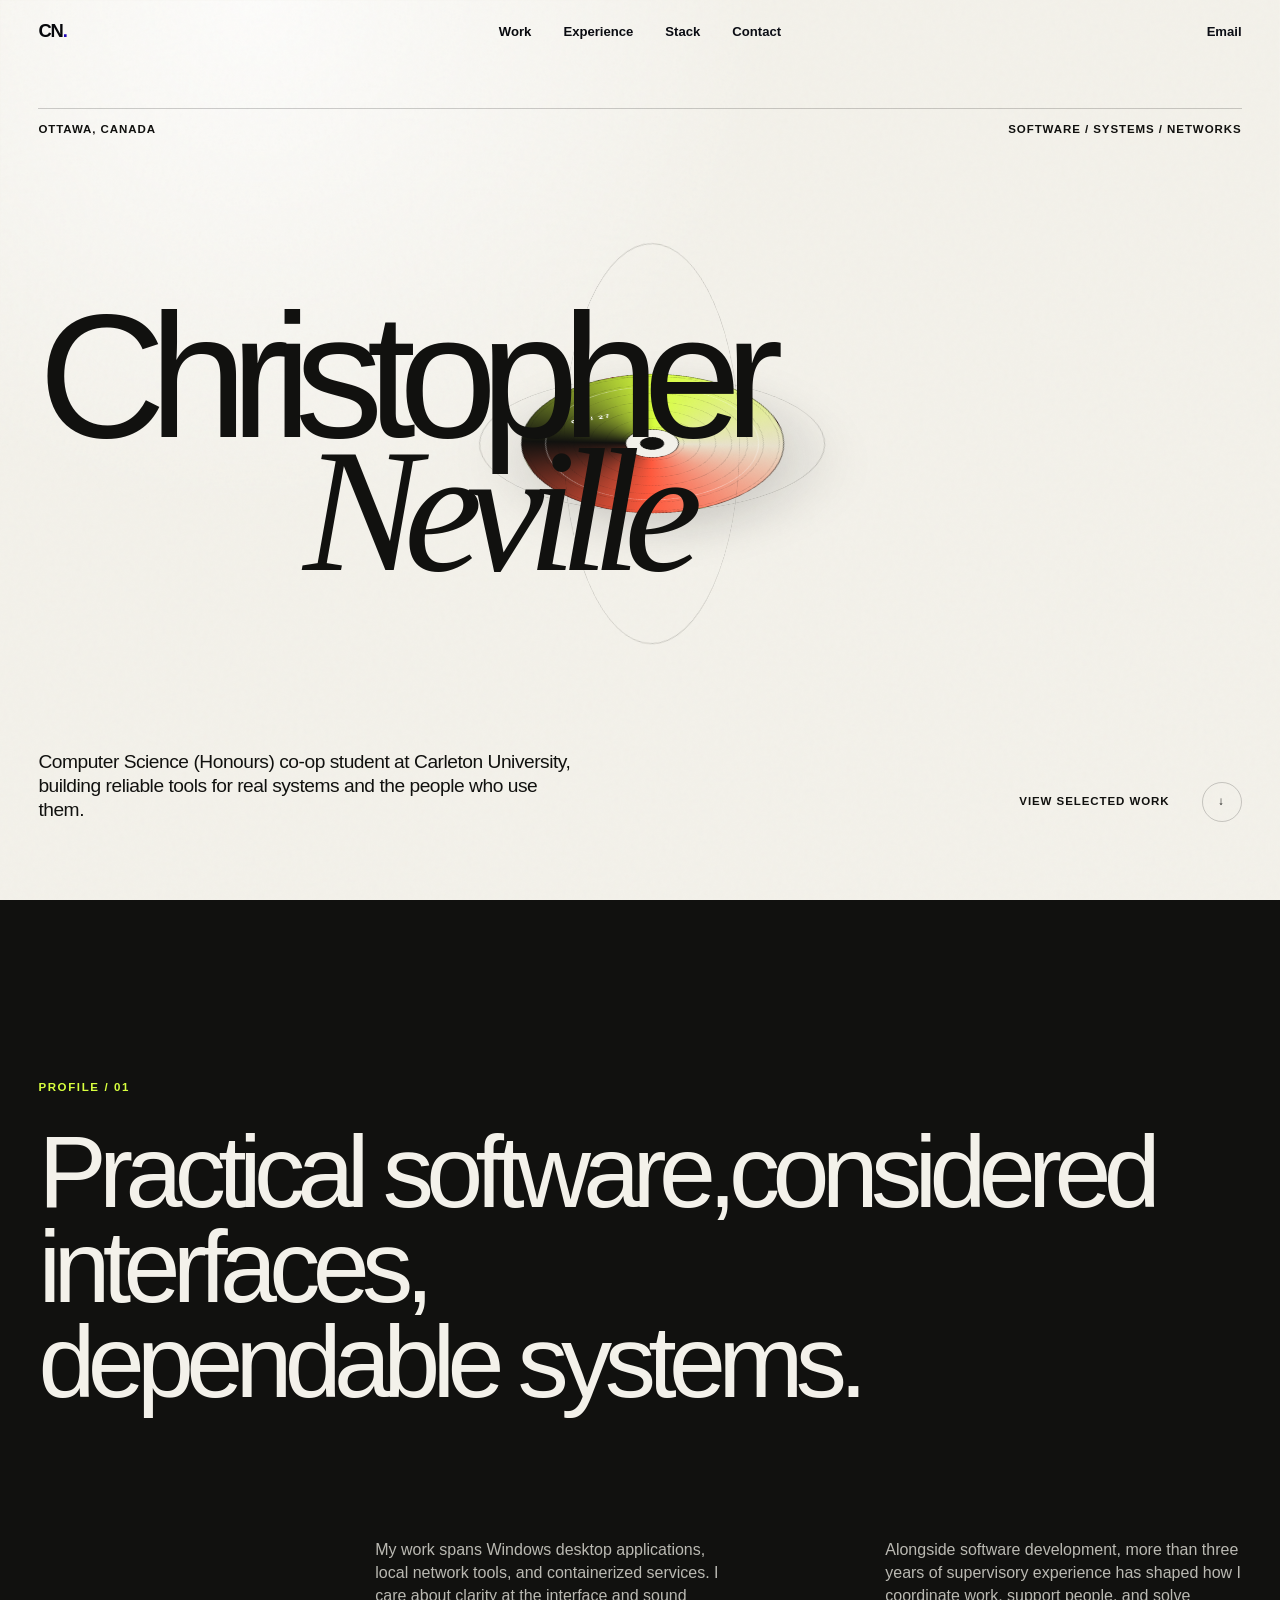
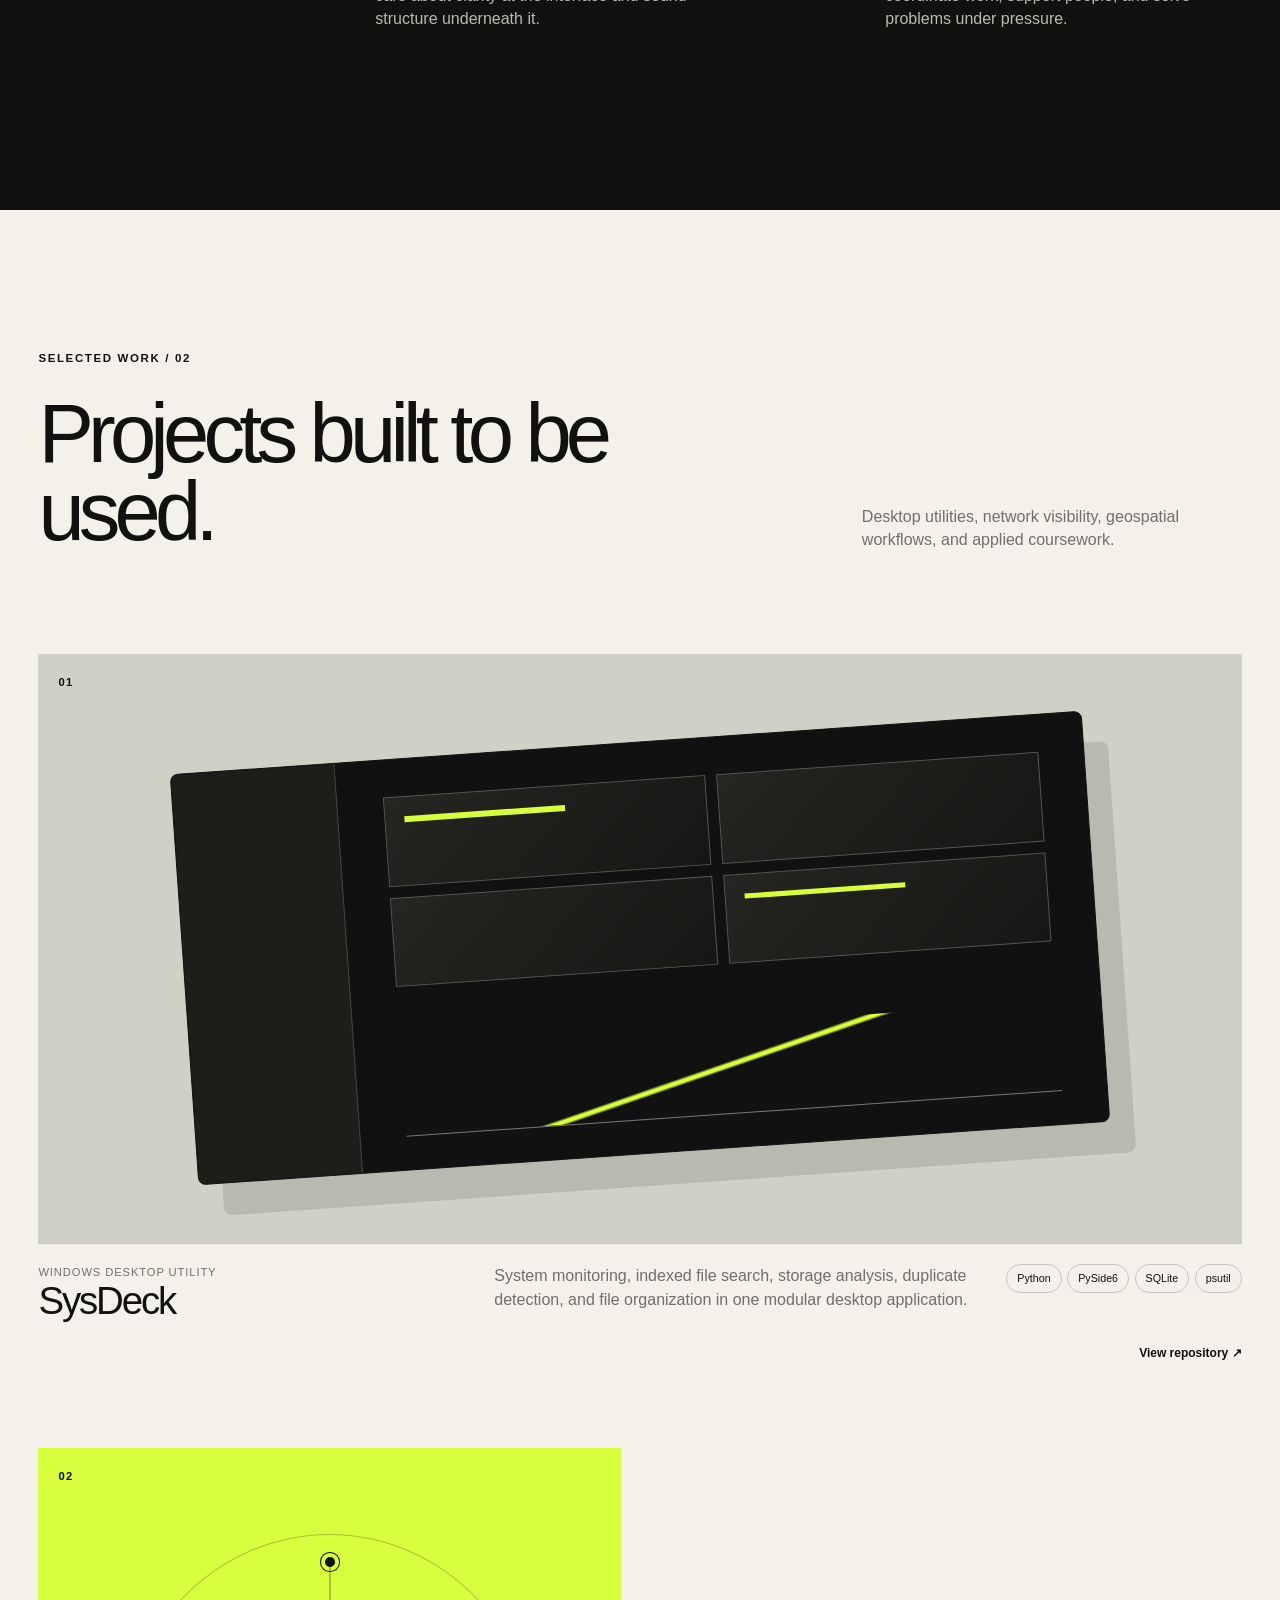
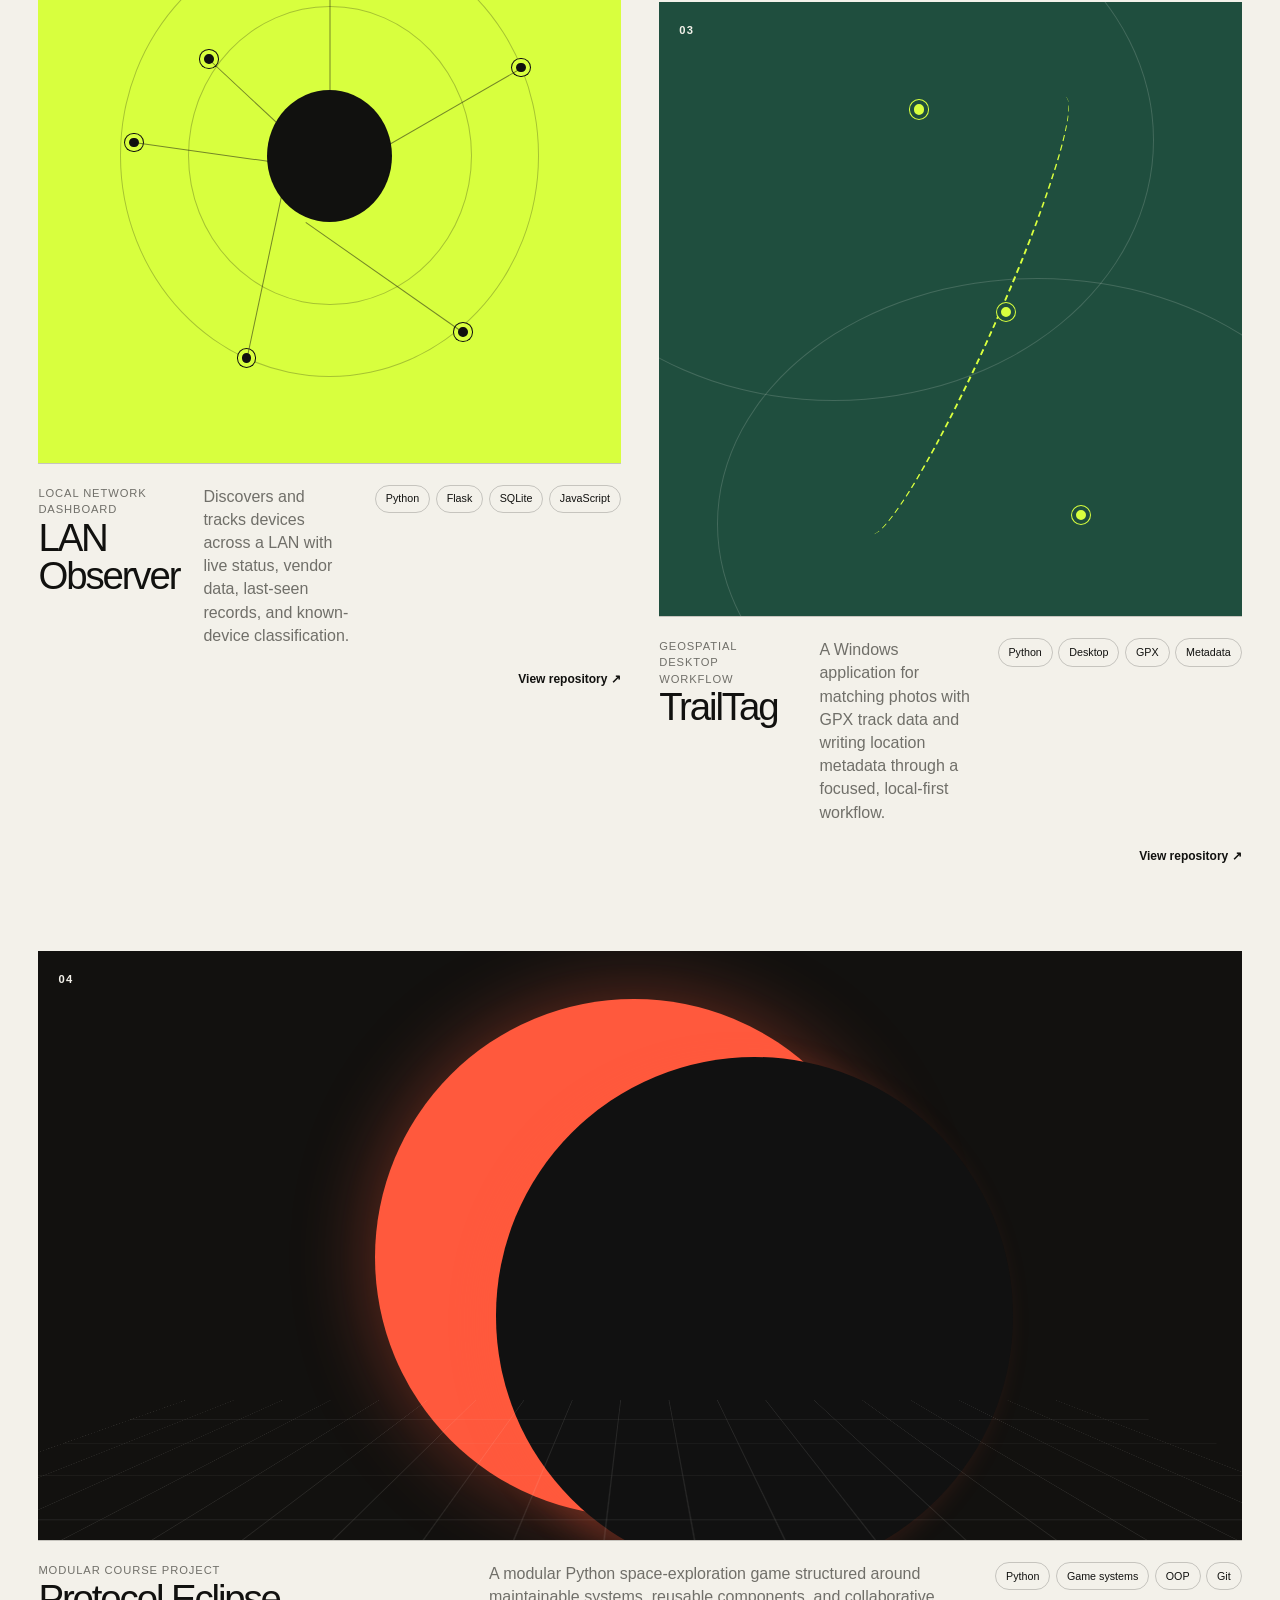
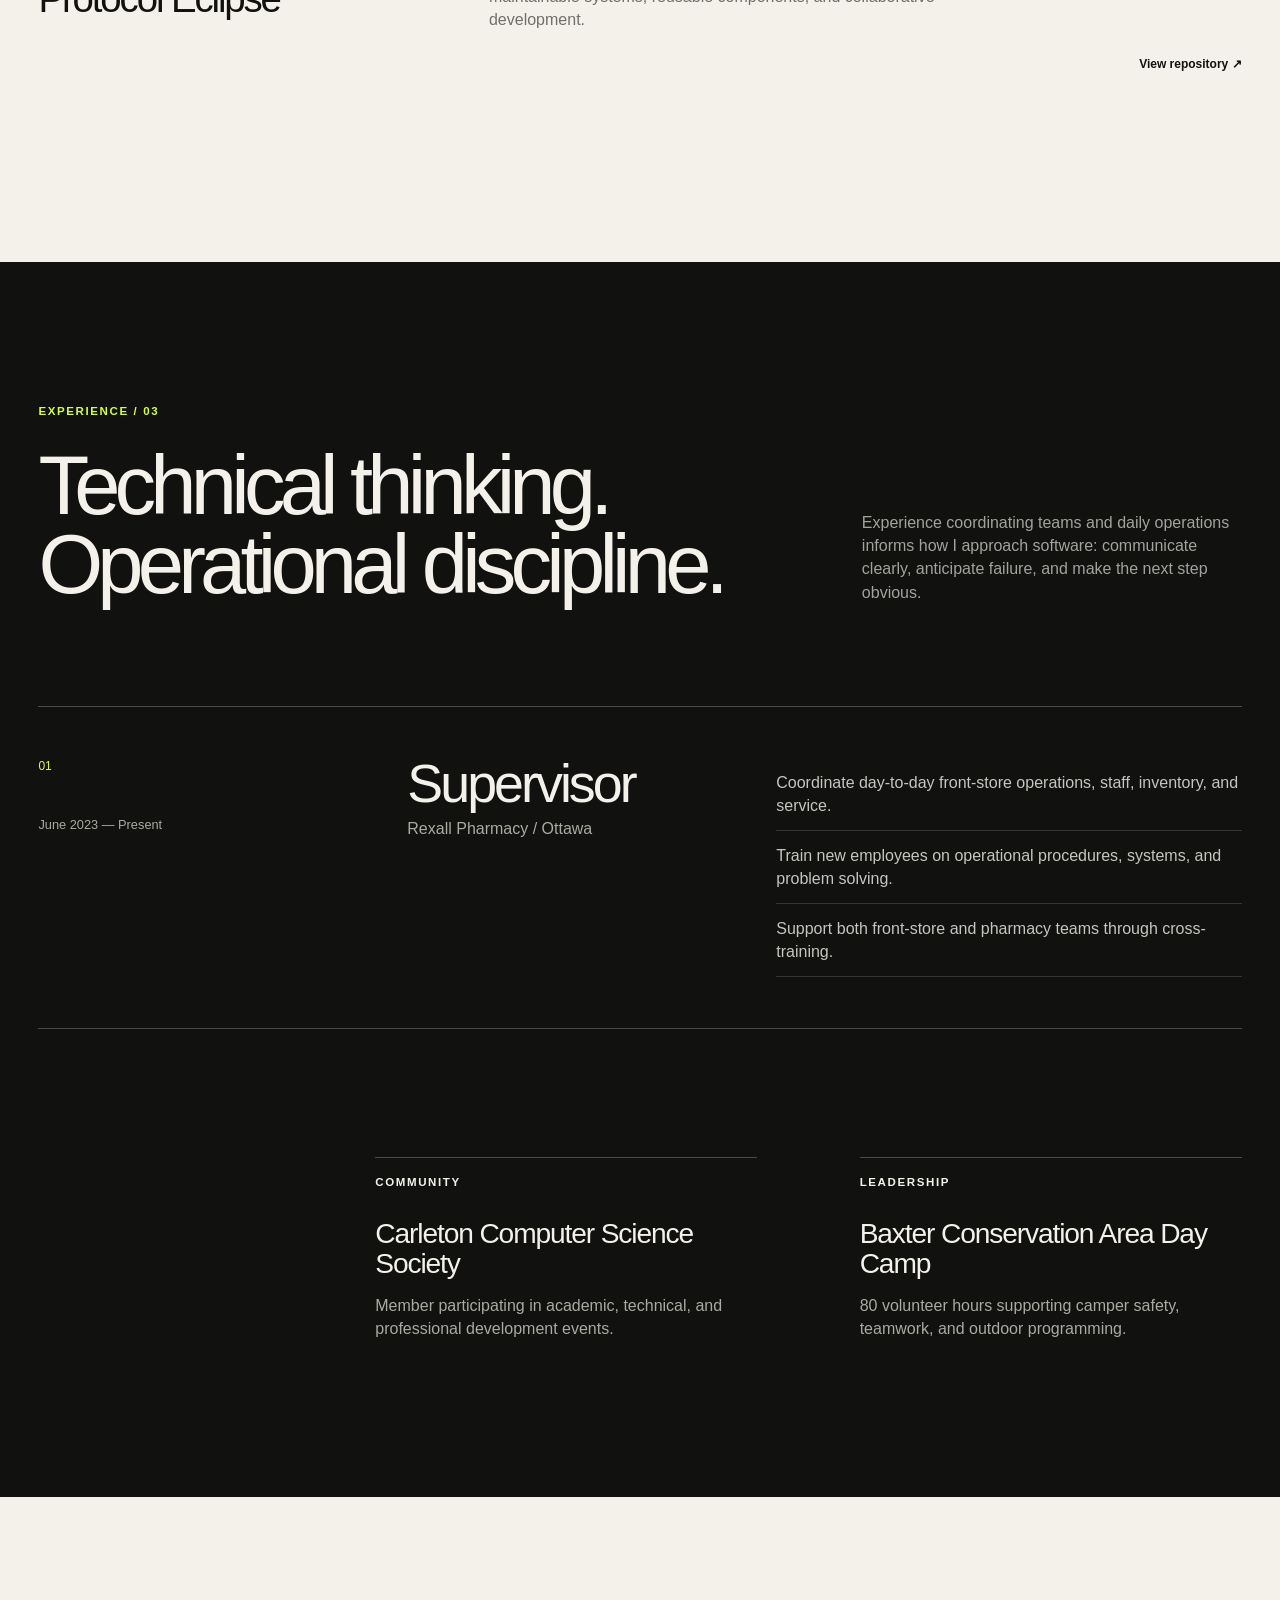
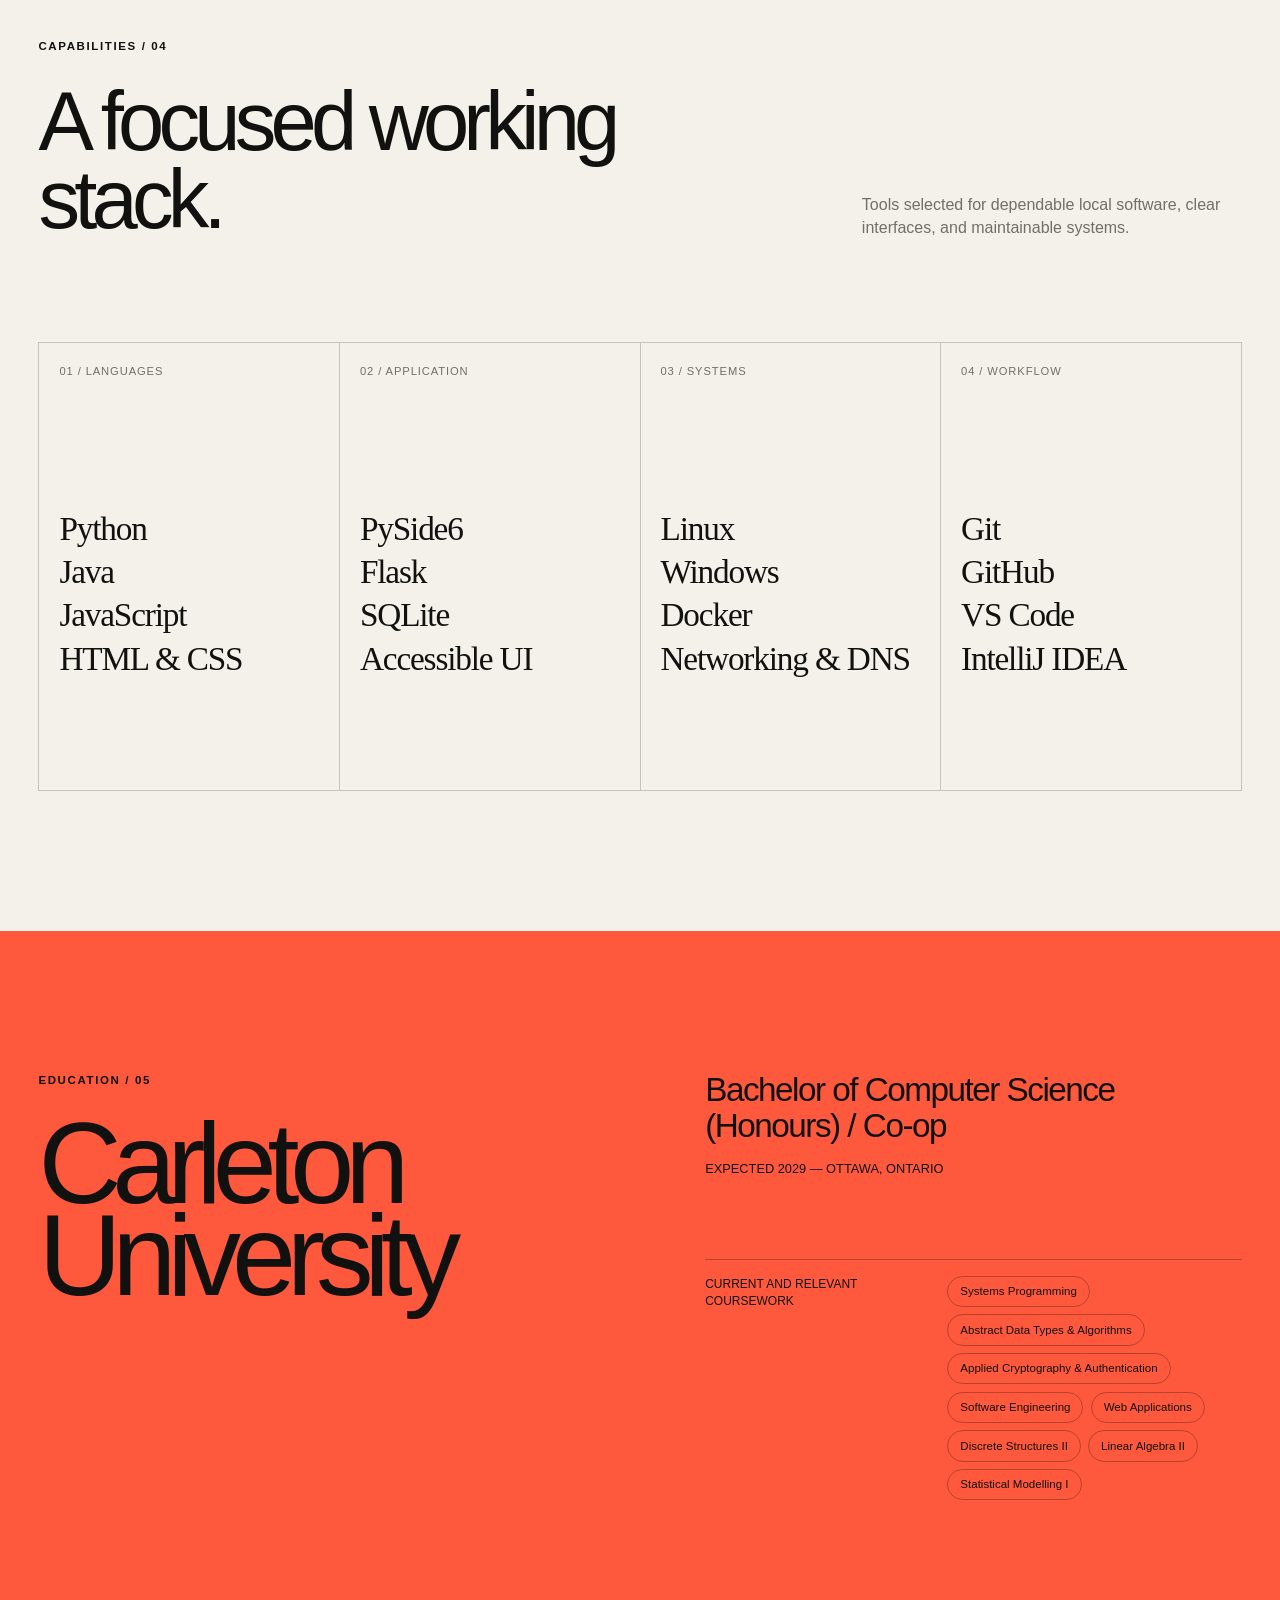
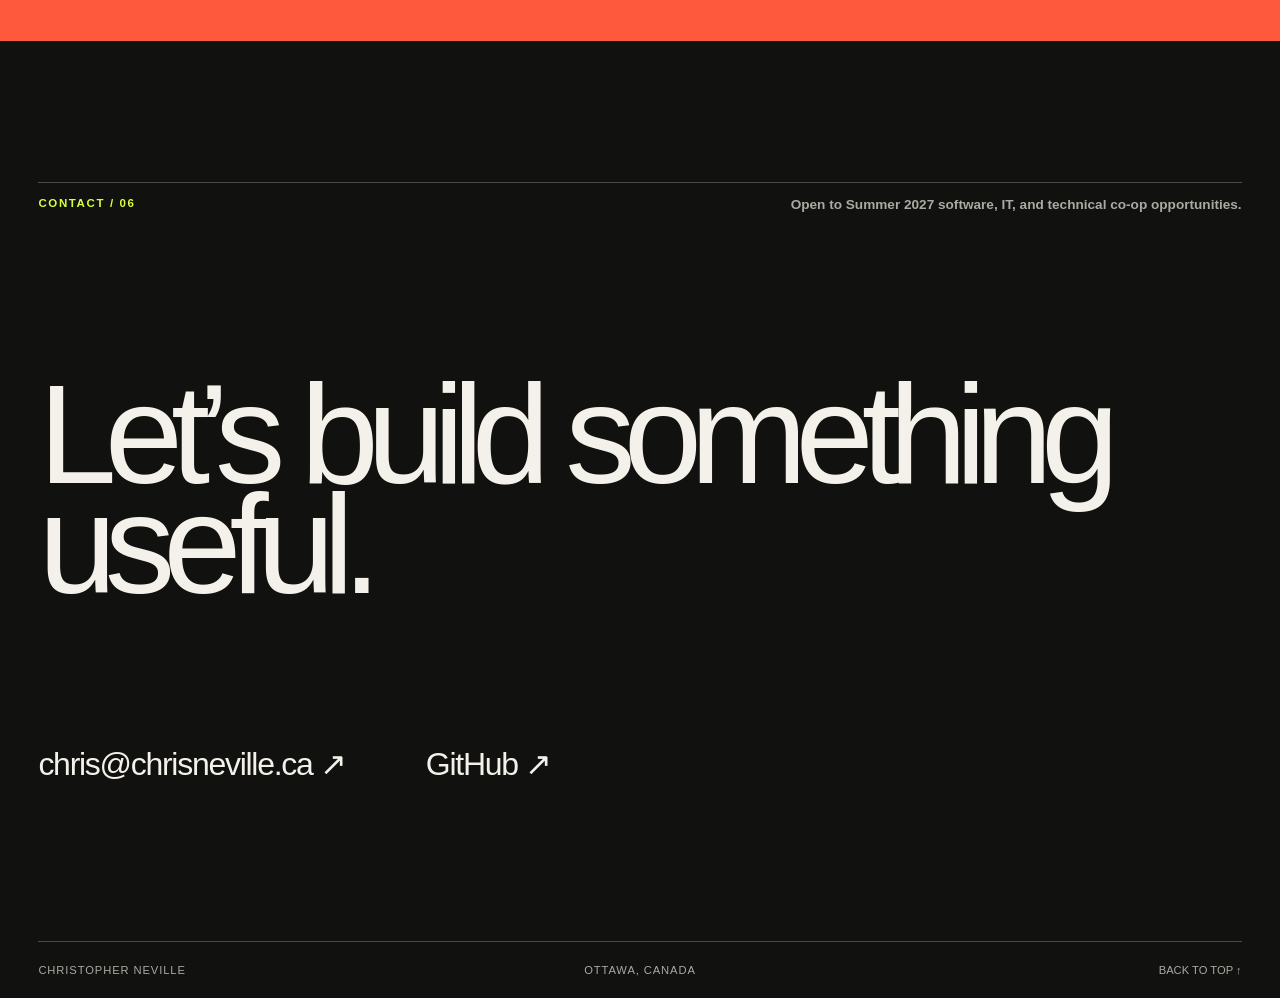
==== index.html @ fb034424 "Build professional portfolio for nevchr.com" ====
<!doctype html>
<html lang="en">
  <head>
    <meta charset="utf-8" />
    <meta name="viewport" content="width=device-width, initial-scale=1" />
    <meta
      name="description"
      content="Christopher Neville is a Computer Science (Honours) co-op student building practical software, systems, and network tools in Ottawa."
    />
    <meta name="theme-color" content="#11110f" />
    <meta property="og:title" content="Christopher Neville — Software & Systems" />
    <meta
      property="og:description"
      content="Selected software, systems, and network projects by Christopher Neville."
    />
    <meta property="og:type" content="website" />
    <meta property="og:url" content="https://nevchr.com/" />
    <meta property="og:image" content="https://nevchr.com/assets/og-card.svg" />
    <meta name="twitter:card" content="summary_large_image" />
    <link rel="canonical" href="https://nevchr.com/" />
    <link rel="icon" href="/assets/favicon.svg" type="image/svg+xml" />
    <link rel="manifest" href="/site.webmanifest" />
    <link rel="stylesheet" href="/styles.css" />
    <title>Christopher Neville — Software & Systems</title>
  </head>
  <body>
    <a class="skip-link" href="#main">Skip to content</a>

    <header class="site-header" data-header>
      <a class="wordmark" href="#top" aria-label="Christopher Neville, home">CN<span>.</span></a>
      <nav class="primary-nav" aria-label="Primary navigation">
        <a href="#work">Work</a>
        <a href="#experience">Experience</a>
        <a href="#stack">Stack</a>
        <a href="#contact">Contact</a>
      </nav>
      <a class="header-contact" href="mailto:chris@chrisneville.ca">Email</a>
    </header>

    <main id="main">
      <section class="hero section-shell" id="top" aria-labelledby="hero-title">
        <div class="hero-kicker reveal">
          <span>Ottawa, Canada</span>
          <span>Software / Systems / Networks</span>
        </div>

        <div class="hero-title-wrap">
          <h1 id="hero-title" class="hero-title" aria-label="Christopher Neville">
            <span class="hero-line reveal">Christopher</span>
            <span class="hero-line hero-line-indent reveal">Neville</span>
          </h1>
          <div class="hero-object" aria-hidden="true" data-orbit>
            <div class="hero-disc">
              <div class="hero-disc-label">CN / 27</div>
              <div class="hero-disc-core"></div>
            </div>
            <span class="orbit orbit-one"></span>
            <span class="orbit orbit-two"></span>
          </div>
        </div>

        <div class="hero-footer reveal">
          <p>
            Computer Science (Honours) co-op student at Carleton University, building reliable
            tools for real systems and the people who use them.
          </p>
          <a class="arrow-link" href="#work">View selected work <span aria-hidden="true">↓</span></a>
        </div>
      </section>

      <section class="statement dark-section" aria-labelledby="statement-title">
        <div class="section-shell">
          <p class="eyebrow reveal">Profile / 01</p>
          <h2 id="statement-title" class="statement-title reveal">
            Practical software,<br />considered interfaces,<br />dependable systems.
          </h2>
          <div class="statement-grid reveal">
            <p>
              My work spans Windows desktop applications, local network tools, and
              containerized services. I care about clarity at the interface and sound structure
              underneath it.
            </p>
            <p>
              Alongside software development, more than three years of supervisory experience
              has shaped how I coordinate work, support people, and solve problems under pressure.
            </p>
          </div>
        </div>
      </section>

      <section class="work section-shell" id="work" aria-labelledby="work-title">
        <div class="section-heading reveal">
          <div>
            <p class="eyebrow">Selected work / 02</p>
            <h2 id="work-title">Projects built to be used.</h2>
          </div>
          <p>Desktop utilities, network visibility, geospatial workflows, and applied coursework.</p>
        </div>

        <div class="project-grid">
          <article class="project-card project-card-wide reveal">
            <a href="https://github.com/nevchr/SysDeck" aria-label="View SysDeck on GitHub">
              <div class="project-visual visual-sysdeck" aria-hidden="true">
                <span class="visual-index">01</span>
                <div class="sysdeck-window">
                  <div class="sysdeck-sidebar"></div>
                  <div class="sysdeck-panel">
                    <span></span><span></span><span></span><span></span>
                  </div>
                  <div class="sysdeck-chart"></div>
                </div>
              </div>
              <div class="project-meta">
                <div>
                  <p class="project-type">Windows desktop utility</p>
                  <h3>SysDeck</h3>
                </div>
                <p>
                  System monitoring, indexed file search, storage analysis, duplicate detection,
                  and file organization in one modular desktop application.
                </p>
                <ul class="tag-list" aria-label="SysDeck technologies">
                  <li>Python</li><li>PySide6</li><li>SQLite</li><li>psutil</li>
                </ul>
                <span class="project-cta">View repository ↗</span>
              </div>
            </a>
          </article>

          <article class="project-card reveal">
            <a href="https://github.com/nevchr/lan-observer" aria-label="View LAN Observer on GitHub">
              <div class="project-visual visual-network" aria-hidden="true">
                <span class="visual-index">02</span>
                <div class="network-map">
                  <i></i><i></i><i></i><i></i><i></i><i></i>
                </div>
              </div>
              <div class="project-meta">
                <div>
                  <p class="project-type">Local network dashboard</p>
                  <h3>LAN Observer</h3>
                </div>
                <p>
                  Discovers and tracks devices across a LAN with live status, vendor data,
                  last-seen records, and known-device classification.
                </p>
                <ul class="tag-list" aria-label="LAN Observer technologies">
                  <li>Python</li><li>Flask</li><li>SQLite</li><li>JavaScript</li>
                </ul>
                <span class="project-cta">View repository ↗</span>
              </div>
            </a>
          </article>

          <article class="project-card reveal">
            <a href="https://github.com/nevchr/TrailTag" aria-label="View TrailTag on GitHub">
              <div class="project-visual visual-trail" aria-hidden="true">
                <span class="visual-index">03</span>
                <div class="trail-path"></div>
                <div class="trail-pin pin-one"></div>
                <div class="trail-pin pin-two"></div>
                <div class="trail-pin pin-three"></div>
              </div>
              <div class="project-meta">
                <div>
                  <p class="project-type">Geospatial desktop workflow</p>
                  <h3>TrailTag</h3>
                </div>
                <p>
                  A Windows application for matching photos with GPX track data and writing
                  location metadata through a focused, local-first workflow.
                </p>
                <ul class="tag-list" aria-label="TrailTag technologies">
                  <li>Python</li><li>Desktop</li><li>GPX</li><li>Metadata</li>
                </ul>
                <span class="project-cta">View repository ↗</span>
              </div>
            </a>
          </article>

          <article class="project-card project-card-wide reveal">
            <a href="https://github.com/nevchr/Protocol-Eclipse" aria-label="View Protocol Eclipse on GitHub">
              <div class="project-visual visual-eclipse" aria-hidden="true">
                <span class="visual-index">04</span>
                <div class="eclipse-sun"></div>
                <div class="eclipse-planet"></div>
                <div class="eclipse-grid"></div>
              </div>
              <div class="project-meta">
                <div>
                  <p class="project-type">Modular course project</p>
                  <h3>Protocol Eclipse</h3>
                </div>
                <p>
                  A modular Python space-exploration game structured around maintainable systems,
                  reusable components, and collaborative development.
                </p>
                <ul class="tag-list" aria-label="Protocol Eclipse technologies">
                  <li>Python</li><li>Game systems</li><li>OOP</li><li>Git</li>
                </ul>
                <span class="project-cta">View repository ↗</span>
              </div>
            </a>
          </article>
        </div>
      </section>

      <section class="experience dark-section" id="experience" aria-labelledby="experience-title">
        <div class="section-shell">
          <div class="section-heading section-heading-light reveal">
            <div>
              <p class="eyebrow">Experience / 03</p>
              <h2 id="experience-title">Technical thinking.<br />Operational discipline.</h2>
            </div>
            <p>
              Experience coordinating teams and daily operations informs how I approach software:
              communicate clearly, anticipate failure, and make the next step obvious.
            </p>
          </div>

          <article class="experience-row reveal">
            <div>
              <p class="experience-number">01</p>
              <p class="experience-date">June 2023 — Present</p>
            </div>
            <div>
              <h3>Supervisor</h3>
              <p>Rexall Pharmacy / Ottawa</p>
            </div>
            <ul>
              <li>Coordinate day-to-day front-store operations, staff, inventory, and service.</li>
              <li>Train new employees on operational procedures, systems, and problem solving.</li>
              <li>Support both front-store and pharmacy teams through cross-training.</li>
            </ul>
          </article>

          <div class="leadership-grid reveal">
            <article>
              <p class="eyebrow">Community</p>
              <h3>Carleton Computer Science Society</h3>
              <p>Member participating in academic, technical, and professional development events.</p>
            </article>
            <article>
              <p class="eyebrow">Leadership</p>
              <h3>Baxter Conservation Area Day Camp</h3>
              <p>80 volunteer hours supporting camper safety, teamwork, and outdoor programming.</p>
            </article>
          </div>
        </div>
      </section>

      <section class="stack section-shell" id="stack" aria-labelledby="stack-title">
        <div class="section-heading reveal">
          <div>
            <p class="eyebrow">Capabilities / 04</p>
            <h2 id="stack-title">A focused working stack.</h2>
          </div>
          <p>Tools selected for dependable local software, clear interfaces, and maintainable systems.</p>
        </div>

        <div class="stack-grid">
          <article class="stack-group reveal">
            <p>01 / Languages</p>
            <h3>Python<br />Java<br />JavaScript<br />HTML &amp; CSS</h3>
          </article>
          <article class="stack-group reveal">
            <p>02 / Application</p>
            <h3>PySide6<br />Flask<br />SQLite<br />Accessible UI</h3>
          </article>
          <article class="stack-group reveal">
            <p>03 / Systems</p>
            <h3>Linux<br />Windows<br />Docker<br />Networking &amp; DNS</h3>
          </article>
          <article class="stack-group reveal">
            <p>04 / Workflow</p>
            <h3>Git<br />GitHub<br />VS Code<br />IntelliJ IDEA</h3>
          </article>
        </div>
      </section>

      <section class="education" id="education" aria-labelledby="education-title">
        <div class="section-shell education-grid">
          <div class="reveal">
            <p class="eyebrow">Education / 05</p>
            <h2 id="education-title">Carleton<br />University</h2>
          </div>
          <div class="education-detail reveal">
            <p class="education-program">Bachelor of Computer Science (Honours) / Co-op</p>
            <p class="education-date">Expected 2029 — Ottawa, Ontario</p>
            <div class="coursework">
              <p>Current and relevant coursework</p>
              <ul>
                <li>Systems Programming</li>
                <li>Abstract Data Types &amp; Algorithms</li>
                <li>Applied Cryptography &amp; Authentication</li>
                <li>Software Engineering</li>
                <li>Web Applications</li>
                <li>Discrete Structures II</li>
                <li>Linear Algebra II</li>
                <li>Statistical Modelling I</li>
              </ul>
            </div>
          </div>
        </div>
      </section>

      <section class="contact dark-section" id="contact" aria-labelledby="contact-title">
        <div class="section-shell">
          <div class="contact-top reveal">
            <p class="eyebrow">Contact / 06</p>
            <p>Open to Summer 2027 software, IT, and technical co-op opportunities.</p>
          </div>
          <h2 id="contact-title" class="contact-title reveal">Let’s build something<br />useful.</h2>
          <div class="contact-links reveal">
            <a href="mailto:chris@chrisneville.ca">chris@chrisneville.ca ↗</a>
            <a href="https://github.com/nevchr">GitHub ↗</a>
          </div>
          <footer class="site-footer">
            <p>Christopher Neville</p>
            <p>Ottawa, Canada</p>
            <button type="button" data-to-top>Back to top ↑</button>
          </footer>
        </div>
      </section>
    </main>

    <script src="/script.js" defer></script>
  </body>
</html>
---- styles.css ----
:root {
  --ink: #11110f;
  --paper: #f3f1ea;
  --warm: #d8ff3e;
  --orange: #ff593d;
  --blue: #2864ff;
  --muted: #706f69;
  --line: rgba(17, 17, 15, 0.2);
  --max: 1500px;
  --gutter: clamp(1.25rem, 3vw, 3.5rem);
  --sans: "Arial Narrow", "Helvetica Neue", Arial, sans-serif;
  --serif: Georgia, "Times New Roman", serif;
}

* { box-sizing: border-box; }
html { scroll-behavior: smooth; background: var(--paper); }
body {
  margin: 0;
  color: var(--ink);
  background:
    radial-gradient(circle at 20% 0%, rgba(255,255,255,.78), transparent 32rem),
    var(--paper);
  font-family: var(--sans);
  font-size: 16px;
  line-height: 1.45;
  overflow-x: hidden;
}

body::before {
  position: fixed;
  inset: 0;
  z-index: 100;
  pointer-events: none;
  content: "";
  opacity: .18;
  background-image: url("data:image/svg+xml,%3Csvg viewBox='0 0 180 180' xmlns='http://www.w3.org/2000/svg'%3E%3Cfilter id='n'%3E%3CfeTurbulence type='fractalNoise' baseFrequency='.95' numOctaves='2' stitchTiles='stitch'/%3E%3C/filter%3E%3Crect width='100%25' height='100%25' filter='url(%23n)' opacity='.13'/%3E%3C/svg%3E");
  mix-blend-mode: multiply;
}

a { color: inherit; text-decoration: none; }
button { color: inherit; font: inherit; }
.skip-link {
  position: fixed;
  z-index: 200;
  top: .75rem;
  left: .75rem;
  padding: .7rem 1rem;
  background: var(--warm);
  transform: translateY(-200%);
}
.skip-link:focus { transform: translateY(0); }

.section-shell { width: min(100%, var(--max)); margin-inline: auto; padding-inline: var(--gutter); }
.dark-section { color: var(--paper); background: var(--ink); }
.eyebrow {
  margin: 0 0 1.75rem;
  font-size: .72rem;
  font-weight: 700;
  letter-spacing: .14em;
  text-transform: uppercase;
}

.site-header {
  position: fixed;
  z-index: 50;
  top: 0;
  right: 0;
  left: 0;
  display: grid;
  grid-template-columns: 1fr auto 1fr;
  align-items: center;
  padding: 1.15rem var(--gutter);
  mix-blend-mode: difference;
  color: #fff;
  transition: transform .35s ease;
}
.site-header.is-hidden { transform: translateY(-110%); }
.wordmark { justify-self: start; font-size: 1.15rem; font-weight: 800; letter-spacing: -.06em; }
.wordmark span { color: var(--warm); }
.primary-nav { display: flex; gap: clamp(1rem, 2.5vw, 2.5rem); }
.primary-nav a,
.header-contact { position: relative; font-size: .82rem; font-weight: 600; }
.primary-nav a::after,
.header-contact::after,
.contact-links a::after {
  position: absolute;
  right: 0;
  bottom: -.3rem;
  left: 0;
  height: 1px;
  content: "";
  background: currentColor;
  transform: scaleX(0);
  transform-origin: right;
  transition: transform .3s ease;
}
.primary-nav a:hover::after,
.primary-nav a:focus-visible::after,
.header-contact:hover::after,
.header-contact:focus-visible::after,
.contact-links a:hover::after,
.contact-links a:focus-visible::after { transform: scaleX(1); transform-origin: left; }
.header-contact { justify-self: end; }

.hero { min-height: 100svh; padding-top: clamp(6rem, 12vh, 10rem); padding-bottom: 2rem; }
.hero-kicker,
.hero-footer,
.contact-top {
  display: flex;
  justify-content: space-between;
  gap: 2rem;
  border-top: 1px solid var(--line);
  padding-top: .75rem;
  font-size: .72rem;
  font-weight: 700;
  letter-spacing: .08em;
  text-transform: uppercase;
}
.hero-title-wrap { position: relative; display: flex; min-height: 68vh; align-items: center; }
.hero-title {
  position: relative;
  z-index: 2;
  width: 100%;
  margin: 0;
  font-size: clamp(4.4rem, 13.8vw, 13rem);
  font-weight: 500;
  letter-spacing: -.095em;
  line-height: .76;
}
.hero-line { display: block; }
.hero-line-indent { padding-left: 22%; font-family: var(--serif); font-style: italic; font-weight: 400; }
.hero-object { position: absolute; z-index: 1; top: 50%; left: 51%; width: clamp(13rem, 27vw, 26rem); aspect-ratio: 1; transform: translate(-50%, -50%); }
.hero-disc {
  position: absolute;
  inset: 12%;
  display: grid;
  place-items: center;
  border: 1px solid rgba(17,17,15,.55);
  border-radius: 50%;
  background:
    repeating-radial-gradient(circle at 50%, transparent 0 8%, rgba(17,17,15,.12) 8.2% 8.6%),
    conic-gradient(from 20deg, #d8ff3e, #e8e1cc, #ff593d, #11110f, #d8ff3e);
  box-shadow: 0 2rem 5rem rgba(17,17,15,.18);
  transform: rotateX(58deg) rotateZ(-18deg);
  transition: transform .15s linear;
}
.hero-disc::after { position: absolute; inset: 9%; border: 1px solid rgba(255,255,255,.4); border-radius: 50%; content: ""; }
.hero-disc-label { position: absolute; top: 23%; left: 25%; color: #fff; font-size: .62rem; font-weight: 800; letter-spacing: .12em; }
.hero-disc-core { width: 20%; aspect-ratio: 1; border: .9rem solid var(--paper); border-radius: 50%; background: var(--ink); box-shadow: 0 0 0 1px rgba(17,17,15,.7); }
.orbit { position: absolute; inset: 0; border: 1px solid rgba(17,17,15,.18); border-radius: 50%; transform: rotateX(67deg) rotateZ(18deg); }
.orbit-two { inset: -8%; transform: rotateY(64deg) rotateZ(-22deg); }
.hero-footer { align-items: end; border-top: 0; padding-top: 0; }
.hero-footer p { max-width: 34rem; margin: 0; font-size: clamp(1.05rem, 1.5vw, 1.45rem); font-weight: 500; letter-spacing: -.025em; line-height: 1.25; text-transform: none; }
.arrow-link { display: flex; gap: 2rem; align-items: center; white-space: nowrap; }
.arrow-link span { display: grid; width: 2.5rem; aspect-ratio: 1; place-items: center; border: 1px solid var(--line); border-radius: 50%; transition: background .25s, color .25s; }
.arrow-link:hover span { color: var(--ink); background: var(--warm); }

.statement { padding-block: clamp(7rem, 14vw, 13rem); }
.statement .eyebrow { color: var(--warm); }
.statement-title {
  max-width: 1200px;
  margin: 0;
  font-size: clamp(3.2rem, 8vw, 8.2rem);
  font-weight: 500;
  letter-spacing: -.075em;
  line-height: .93;
}
.statement-title br:nth-child(1) { display: none; }
.statement-grid { display: grid; grid-template-columns: 1fr 1fr; gap: clamp(3rem, 12vw, 12rem); margin-top: clamp(4rem, 10vw, 10rem); margin-left: 28%; }
.statement-grid p { margin: 0; color: #bab9b2; font-size: clamp(1rem, 1.25vw, 1.25rem); }

.work,
.stack { padding-block: clamp(6rem, 11vw, 11rem); }
.section-heading { display: grid; grid-template-columns: 2fr 1fr; gap: 4rem; align-items: end; margin-bottom: clamp(3.5rem, 8vw, 7rem); }
.section-heading h2 { max-width: 900px; margin: 0; font-size: clamp(3rem, 6.5vw, 7rem); font-weight: 500; letter-spacing: -.07em; line-height: .94; }
.section-heading > p { max-width: 32rem; margin: 0; color: var(--muted); font-size: 1rem; }
.project-grid { display: grid; grid-template-columns: repeat(2, 1fr); gap: clamp(1.25rem, 3vw, 3.5rem); }
.project-card { align-self: start; }
.project-card:nth-child(3) { margin-top: 12vw; }
.project-card-wide { grid-column: span 2; }
.project-card a { display: block; }
.project-visual {
  position: relative;
  overflow: hidden;
  min-height: clamp(24rem, 46vw, 43rem);
  background: #d9d7cf;
  transition: transform .5s cubic-bezier(.2,.75,.2,1);
}
.project-card:not(.project-card-wide) .project-visual { min-height: clamp(25rem, 48vw, 44rem); }
.project-card a:hover .project-visual { transform: scale(.985); }
.visual-index { position: absolute; z-index: 5; top: 1.25rem; left: 1.25rem; font-size: .7rem; font-weight: 800; letter-spacing: .12em; }
.project-meta { display: grid; grid-template-columns: 1.15fr 1.3fr auto; gap: 1.5rem; align-items: start; padding: 1.3rem 0 3rem; border-top: 1px solid var(--line); }
.project-meta h3 { margin: .1rem 0 0; font-size: clamp(1.8rem, 3vw, 3.2rem); font-weight: 500; letter-spacing: -.055em; line-height: 1; }
.project-type { margin: 0; color: var(--muted); font-size: .7rem; letter-spacing: .08em; text-transform: uppercase; }
.project-meta > p { max-width: 36rem; margin: 0; color: var(--muted); }
.tag-list { display: flex; max-width: 16rem; flex-wrap: wrap; gap: .35rem; justify-content: end; margin: 0; padding: 0; list-style: none; }
.tag-list li { padding: .34rem .62rem; border: 1px solid var(--line); border-radius: 999px; font-size: .67rem; }
.project-cta { grid-column: 3; justify-self: end; font-size: .75rem; font-weight: 700; }

.visual-sysdeck { background: #cfd1c6; }
.sysdeck-window { position: absolute; inset: 15% 12%; overflow: hidden; border: 1px solid #111; border-radius: .5rem; background: #111; box-shadow: 1.5rem 2rem 0 rgba(17,17,15,.12); transform: rotate(-4deg); }
.sysdeck-sidebar { position: absolute; top: 0; bottom: 0; left: 0; width: 18%; border-right: 1px solid #444; background: #1d1e1a; }
.sysdeck-panel { position: absolute; top: 9%; right: 5%; left: 23%; display: grid; grid-template-columns: repeat(2, 1fr); gap: .7rem; }
.sysdeck-panel span { height: clamp(3rem, 7vw, 7rem); border: 1px solid #555; background: linear-gradient(135deg, #252622, #161714); }
.sysdeck-panel span:nth-child(1)::after,
.sysdeck-panel span:nth-child(4)::after { display: block; width: 50%; height: .35rem; margin: 1.2rem; content: ""; background: var(--warm); }
.sysdeck-chart { position: absolute; right: 5%; bottom: 8%; left: 23%; height: 22%; border-bottom: 1px solid #777; background: linear-gradient(165deg, transparent 47%, var(--warm) 48% 49%, transparent 50%); }

.visual-network { background: var(--warm); }
.network-map { position: absolute; inset: 14%; border: 1px solid rgba(17,17,15,.25); border-radius: 50%; }
.network-map::before,
.network-map::after { position: absolute; inset: 16%; border: 1px solid rgba(17,17,15,.25); border-radius: 50%; content: ""; }
.network-map::after { inset: 35%; background: var(--ink); }
.network-map i { position: absolute; width: 1.1rem; aspect-ratio: 1; border: .3rem solid var(--warm); border-radius: 50%; background: var(--ink); box-shadow: 0 0 0 1px var(--ink); }
.network-map i::after { position: absolute; top: 50%; left: 50%; width: 12rem; height: 1px; content: ""; background: rgba(17,17,15,.5); transform-origin: left; }
.network-map i:nth-child(1) { top: 4%; left: 48%; }
.network-map i:nth-child(1)::after { transform: rotate(90deg); }
.network-map i:nth-child(2) { top: 28%; right: 2%; }
.network-map i:nth-child(2)::after { transform: rotate(150deg); }
.network-map i:nth-child(3) { right: 16%; bottom: 8%; }
.network-map i:nth-child(3)::after { transform: rotate(215deg); }
.network-map i:nth-child(4) { bottom: 2%; left: 28%; }
.network-map i:nth-child(4)::after { transform: rotate(282deg); }
.network-map i:nth-child(5) { top: 45%; left: 1%; }
.network-map i:nth-child(5)::after { transform: rotate(8deg); }
.network-map i:nth-child(6) { top: 26%; left: 19%; }
.network-map i:nth-child(6)::after { transform: rotate(43deg); }

.visual-trail { background: #1f4e3e; color: var(--paper); }
.visual-trail::before,
.visual-trail::after { position: absolute; border: 1px solid rgba(243,241,234,.17); border-radius: 50%; content: ""; }
.visual-trail::before { inset: -20% 15% 35% -25%; }
.visual-trail::after { inset: 45% -20% -25% 10%; }
.trail-path { position: absolute; top: 12%; left: 48%; width: 10%; height: 78%; border-right: 2px dashed var(--warm); border-radius: 50%; transform: rotate(24deg); }
.trail-pin { position: absolute; width: 1.15rem; aspect-ratio: 1; border: .28rem solid #1f4e3e; border-radius: 50%; background: var(--warm); box-shadow: 0 0 0 1px var(--warm); }
.pin-one { top: 16%; left: 43%; }.pin-two { top: 49%; left: 58%; }.pin-three { right: 26%; bottom: 15%; }

.visual-eclipse { color: var(--paper); background: #12110f; }
.eclipse-sun { position: absolute; top: 8%; left: 28%; width: 43%; aspect-ratio: 1; border-radius: 50%; background: var(--orange); box-shadow: 0 0 5rem rgba(255,89,61,.38); }
.eclipse-planet { position: absolute; top: 18%; left: 38%; width: 43%; aspect-ratio: 1; border-radius: 50%; background: #111; box-shadow: -1rem .4rem 2rem rgba(255,89,61,.22); }
.eclipse-grid { position: absolute; right: 0; bottom: -10%; left: 0; height: 50%; opacity: .32; background-image: linear-gradient(rgba(243,241,234,.3) 1px, transparent 1px), linear-gradient(90deg, rgba(243,241,234,.3) 1px, transparent 1px); background-size: 5vw 5vw; transform: perspective(400px) rotateX(62deg); }

.experience { padding-block: clamp(6rem, 11vw, 11rem); }
.section-heading-light > p { color: #a3a29d; }
.section-heading-light .eyebrow { color: var(--warm); }
.experience-row { display: grid; grid-template-columns: 1fr 1fr 1.45fr; gap: 3rem; padding-block: clamp(2rem, 4vw, 4rem); border-top: 1px solid rgba(243,241,234,.25); border-bottom: 1px solid rgba(243,241,234,.25); }
.experience-row p { margin: 0; }
.experience-number { margin-bottom: 2.5rem !important; color: var(--warm); font-size: .75rem; }
.experience-date { color: #aaa9a2; font-size: .8rem; }
.experience-row h3 { margin: 0 0 .5rem; font-size: clamp(2.4rem, 4.2vw, 5rem); font-weight: 500; letter-spacing: -.055em; line-height: .95; }
.experience-row > div:nth-child(2) p { color: #aaa9a2; }
.experience-row ul { margin: 0; padding: 0; list-style: none; }
.experience-row li { padding: .8rem 0; border-bottom: 1px solid rgba(243,241,234,.16); color: #c6c5bf; }
.leadership-grid { display: grid; grid-template-columns: 1fr 1fr; gap: clamp(2rem, 8vw, 9rem); margin-top: clamp(5rem, 10vw, 10rem); margin-left: 28%; }
.leadership-grid article { border-top: 1px solid rgba(243,241,234,.25); padding-top: 1rem; }
.leadership-grid h3 { margin: 0 0 1rem; font-size: clamp(1.5rem, 2.2vw, 2.6rem); font-weight: 500; letter-spacing: -.04em; line-height: 1.05; }
.leadership-grid article > p:last-child { color: #aaa9a2; }

.stack-grid { display: grid; grid-template-columns: repeat(4, 1fr); border-top: 1px solid var(--line); border-left: 1px solid var(--line); }
.stack-group { min-height: 28rem; padding: 1.25rem; border-right: 1px solid var(--line); border-bottom: 1px solid var(--line); transition: color .3s, background .3s; }
.stack-group:hover { color: var(--paper); background: var(--ink); }
.stack-group > p { margin: 0; color: var(--muted); font-size: .7rem; letter-spacing: .08em; text-transform: uppercase; }
.stack-group h3 { margin: 8rem 0 0; font-family: var(--serif); font-size: clamp(1.55rem, 2.6vw, 2.8rem); font-weight: 400; letter-spacing: -.035em; line-height: 1.3; }

.education { padding-block: clamp(6rem, 11vw, 11rem); background: var(--orange); }
.education-grid { display: grid; grid-template-columns: 1.1fr 1fr; gap: 6vw; }
.education h2 { margin: 0; font-size: clamp(4rem, 9vw, 9rem); font-weight: 500; letter-spacing: -.08em; line-height: .8; }
.education-detail { align-self: end; }
.education-program { max-width: 35rem; margin: 0; font-size: clamp(1.5rem, 2.6vw, 2.7rem); font-weight: 500; letter-spacing: -.045em; line-height: 1.08; }
.education-date { margin: 1rem 0 5rem; font-size: .8rem; text-transform: uppercase; }
.coursework { display: grid; grid-template-columns: 1fr 1.4fr; gap: 2rem; border-top: 1px solid rgba(17,17,15,.3); padding-top: 1rem; }
.coursework > p { margin: 0; font-size: .75rem; text-transform: uppercase; }
.coursework ul { display: flex; flex-wrap: wrap; gap: .45rem; margin: 0; padding: 0; list-style: none; }
.coursework li { padding: .4rem .75rem; border: 1px solid rgba(17,17,15,.3); border-radius: 999px; font-size: .72rem; }

.contact { padding-top: clamp(6rem, 11vw, 10rem); }
.contact-top { border-color: rgba(243,241,234,.25); }
.contact-top .eyebrow { color: var(--warm); }
.contact-top p:last-child { max-width: 32rem; margin: 0; color: #aaa9a2; font-size: .85rem; letter-spacing: 0; text-transform: none; }
.contact-title { margin: clamp(5rem, 11vw, 10rem) 0; font-size: clamp(4.1rem, 11vw, 11.5rem); font-weight: 500; letter-spacing: -.085em; line-height: .78; }
.contact-title br + * { font-family: var(--serif); }
.contact-links { display: flex; flex-wrap: wrap; gap: 2rem 5rem; align-items: center; margin-bottom: clamp(6rem, 12vw, 12rem); }
.contact-links a { position: relative; font-size: clamp(1.35rem, 2.5vw, 2.7rem); letter-spacing: -.04em; }
.site-footer { display: grid; grid-template-columns: 1fr 1fr 1fr; padding: 1.25rem 0; border-top: 1px solid rgba(243,241,234,.25); color: #aaa9a2; font-size: .7rem; letter-spacing: .08em; text-transform: uppercase; }
.site-footer p { margin: 0; }.site-footer p:nth-child(2) { text-align: center; }
.site-footer button { justify-self: end; padding: 0; border: 0; color: inherit; background: transparent; cursor: pointer; text-transform: uppercase; }

.reveal { opacity: 0; transform: translateY(2rem); transition: opacity .8s ease, transform .8s cubic-bezier(.2,.75,.2,1); }
.reveal.is-visible { opacity: 1; transform: none; }
@media (prefers-reduced-motion: reduce) {
  *, *::before, *::after { scroll-behavior: auto !important; transition-duration: .01ms !important; animation-duration: .01ms !important; animation-iteration-count: 1 !important; }
  .reveal { opacity: 1; transform: none; }
}

@media (max-width: 900px) {
  .site-header { grid-template-columns: 1fr auto; }
  .primary-nav { display: none; }
  .hero { min-height: auto; padding-bottom: 4rem; }
  .hero-title-wrap { min-height: 63svh; }
  .hero-title { font-size: clamp(4.2rem, 19vw, 8rem); }
  .hero-line-indent { padding-left: 8%; }
  .hero-object { left: 58%; width: clamp(14rem, 54vw, 25rem); }
  .hero-footer,
  .section-heading,
  .experience-row,
  .education-grid { grid-template-columns: 1fr; }
  .hero-footer { align-items: start; }
  .arrow-link { margin-top: 2.5rem; }
  .statement-grid,
  .leadership-grid { margin-left: 0; }
  .section-heading { gap: 2rem; }
  .project-meta { grid-template-columns: 1fr; }
  .tag-list { justify-content: start; }
  .project-cta { grid-column: auto; justify-self: start; }
  .experience-row { gap: 2rem; }
  .stack-grid { grid-template-columns: repeat(2, 1fr); }
  .stack-group { min-height: 22rem; }
  .stack-group h3 { margin-top: 5rem; }
  .education-detail { margin-top: 2rem; }
}

@media (max-width: 620px) {
  .hero-kicker span:last-child { text-align: right; }
  .hero-title-wrap { min-height: 58svh; align-items: start; padding-top: 18vh; }
  .hero-title { font-size: clamp(3.75rem, 19vw, 6.4rem); }
  .hero-object { top: 55%; left: 56%; width: 69vw; }
  .hero-footer { display: block; }
  .statement-title br:nth-child(1) { display: block; }
  .statement-grid,
  .leadership-grid,
  .project-grid { grid-template-columns: 1fr; }
  .project-card-wide { grid-column: auto; }
  .project-card:nth-child(3) { margin-top: 0; }
  .project-card .project-visual,
  .project-card:not(.project-card-wide) .project-visual { min-height: 25rem; }
  .project-meta { padding-bottom: 4rem; }
  .leadership-grid { gap: 4rem; }
  .stack-grid { grid-template-columns: 1fr; }
  .stack-group { min-height: 18rem; }
  .stack-group h3 { margin-top: 3rem; }
  .coursework { grid-template-columns: 1fr; }
  .contact-top { display: block; }
  .contact-top p:last-child { margin-top: 2rem; }
  .contact-title { line-height: .86; }
  .contact-links { align-items: flex-start; flex-direction: column; }
  .site-footer { grid-template-columns: 1fr auto; row-gap: .5rem; }
  .site-footer p:nth-child(2) { display: none; }
}

@media print {
  .site-header,
  .hero-object,
  .arrow-link,
  .site-footer button { display: none; }
  .reveal { opacity: 1; transform: none; }
  .dark-section { color: #111; background: #fff; }
}
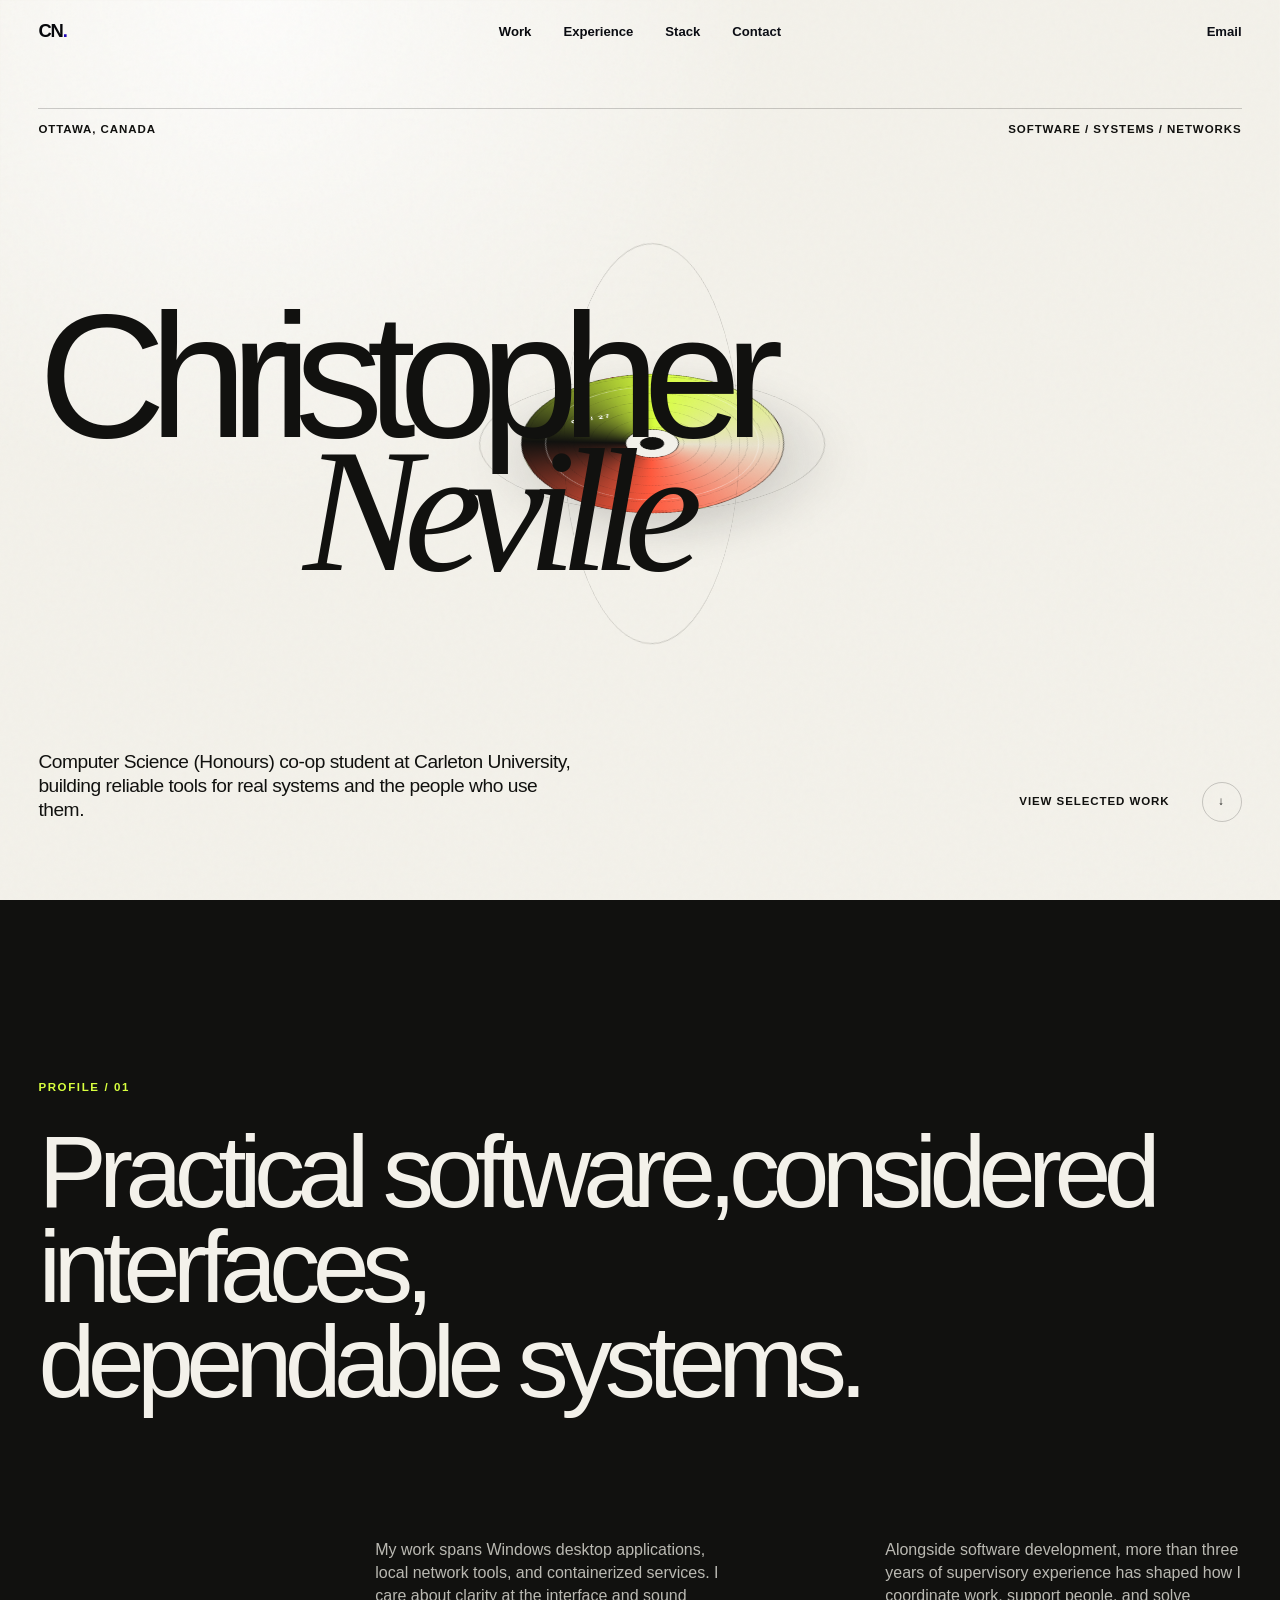
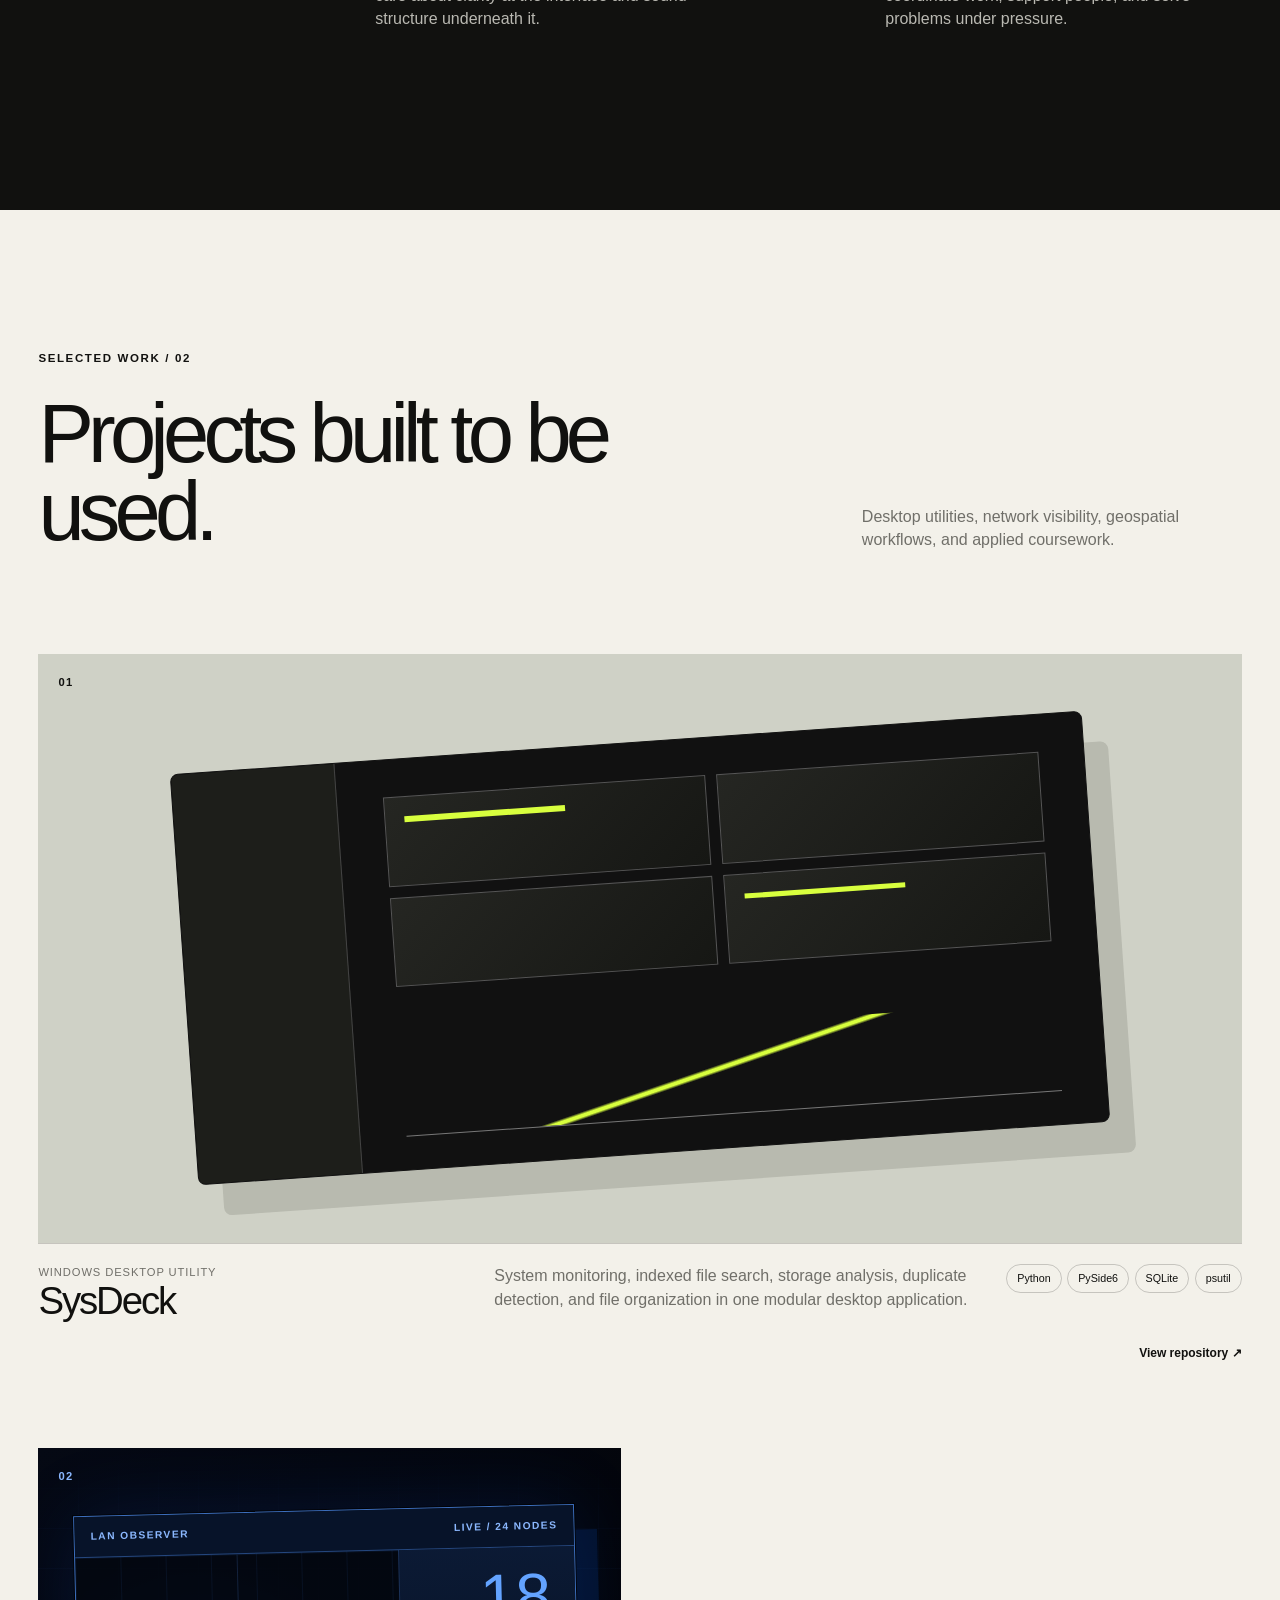
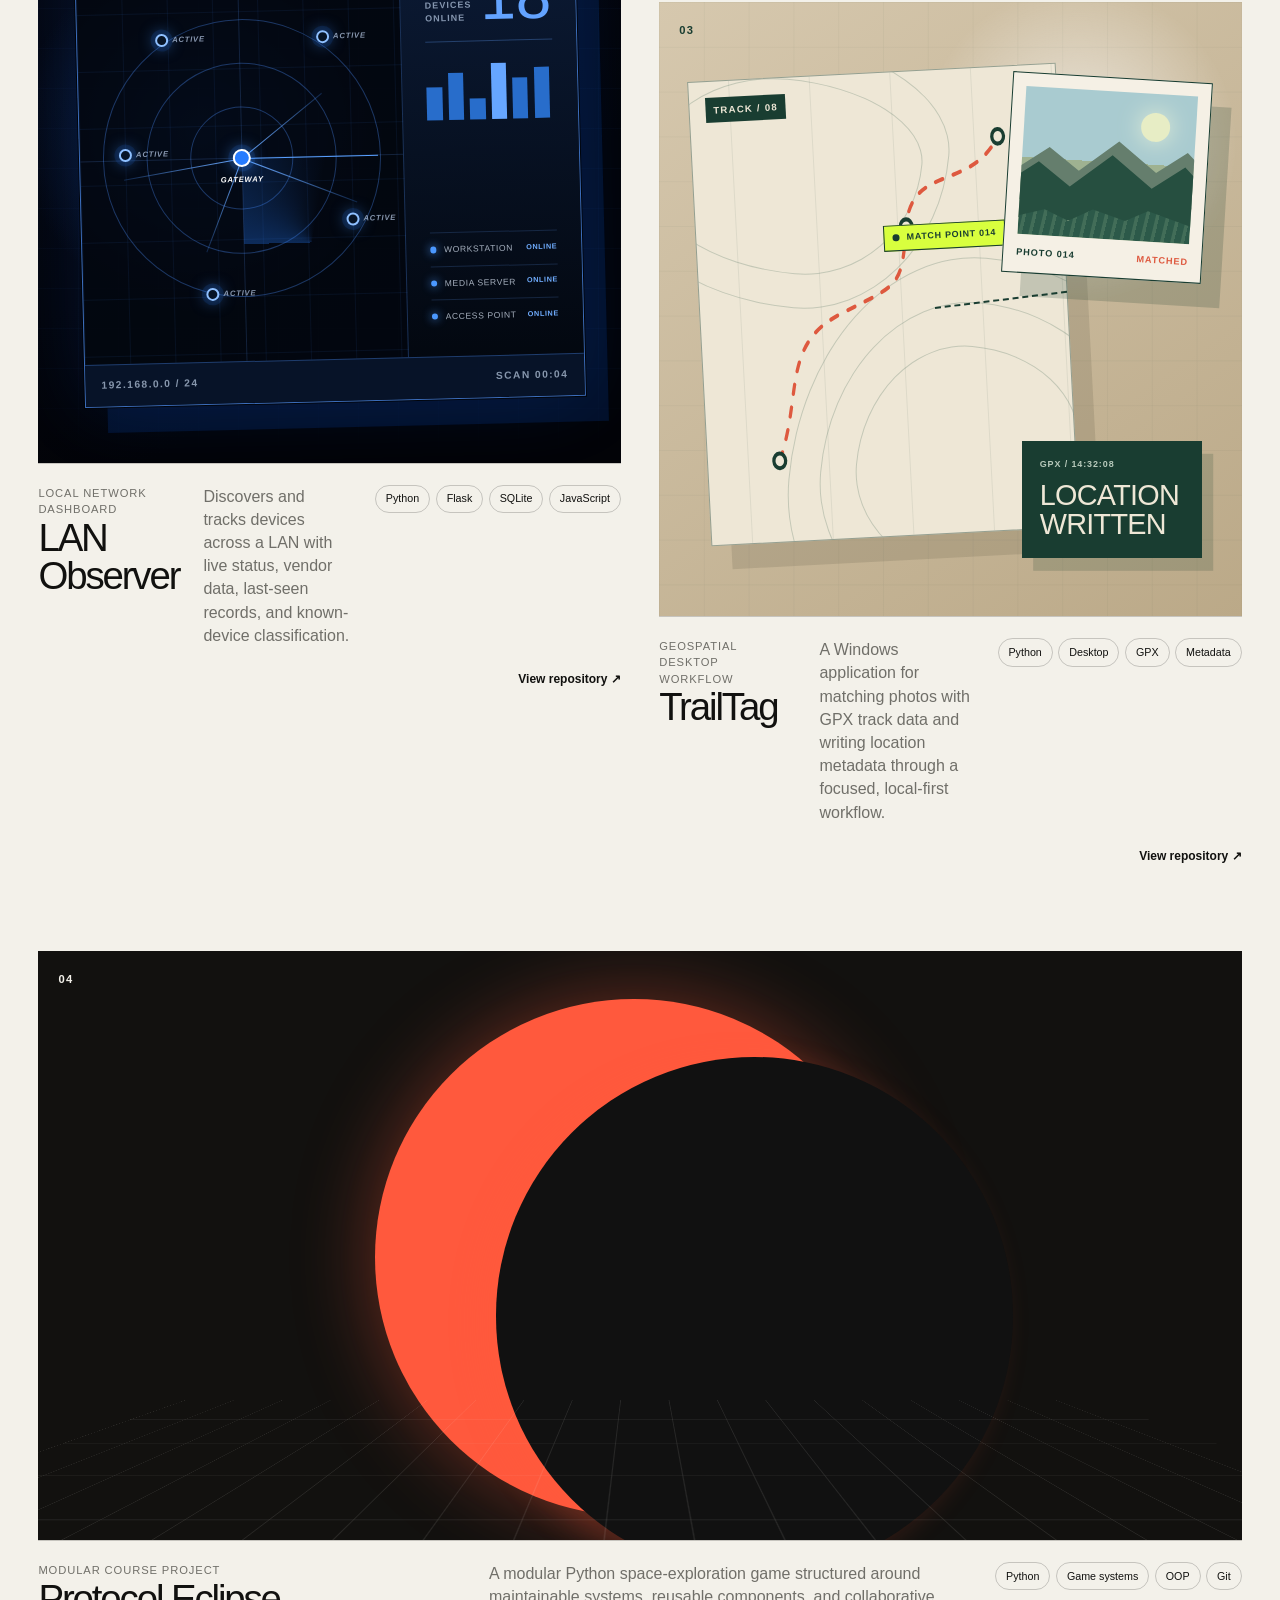
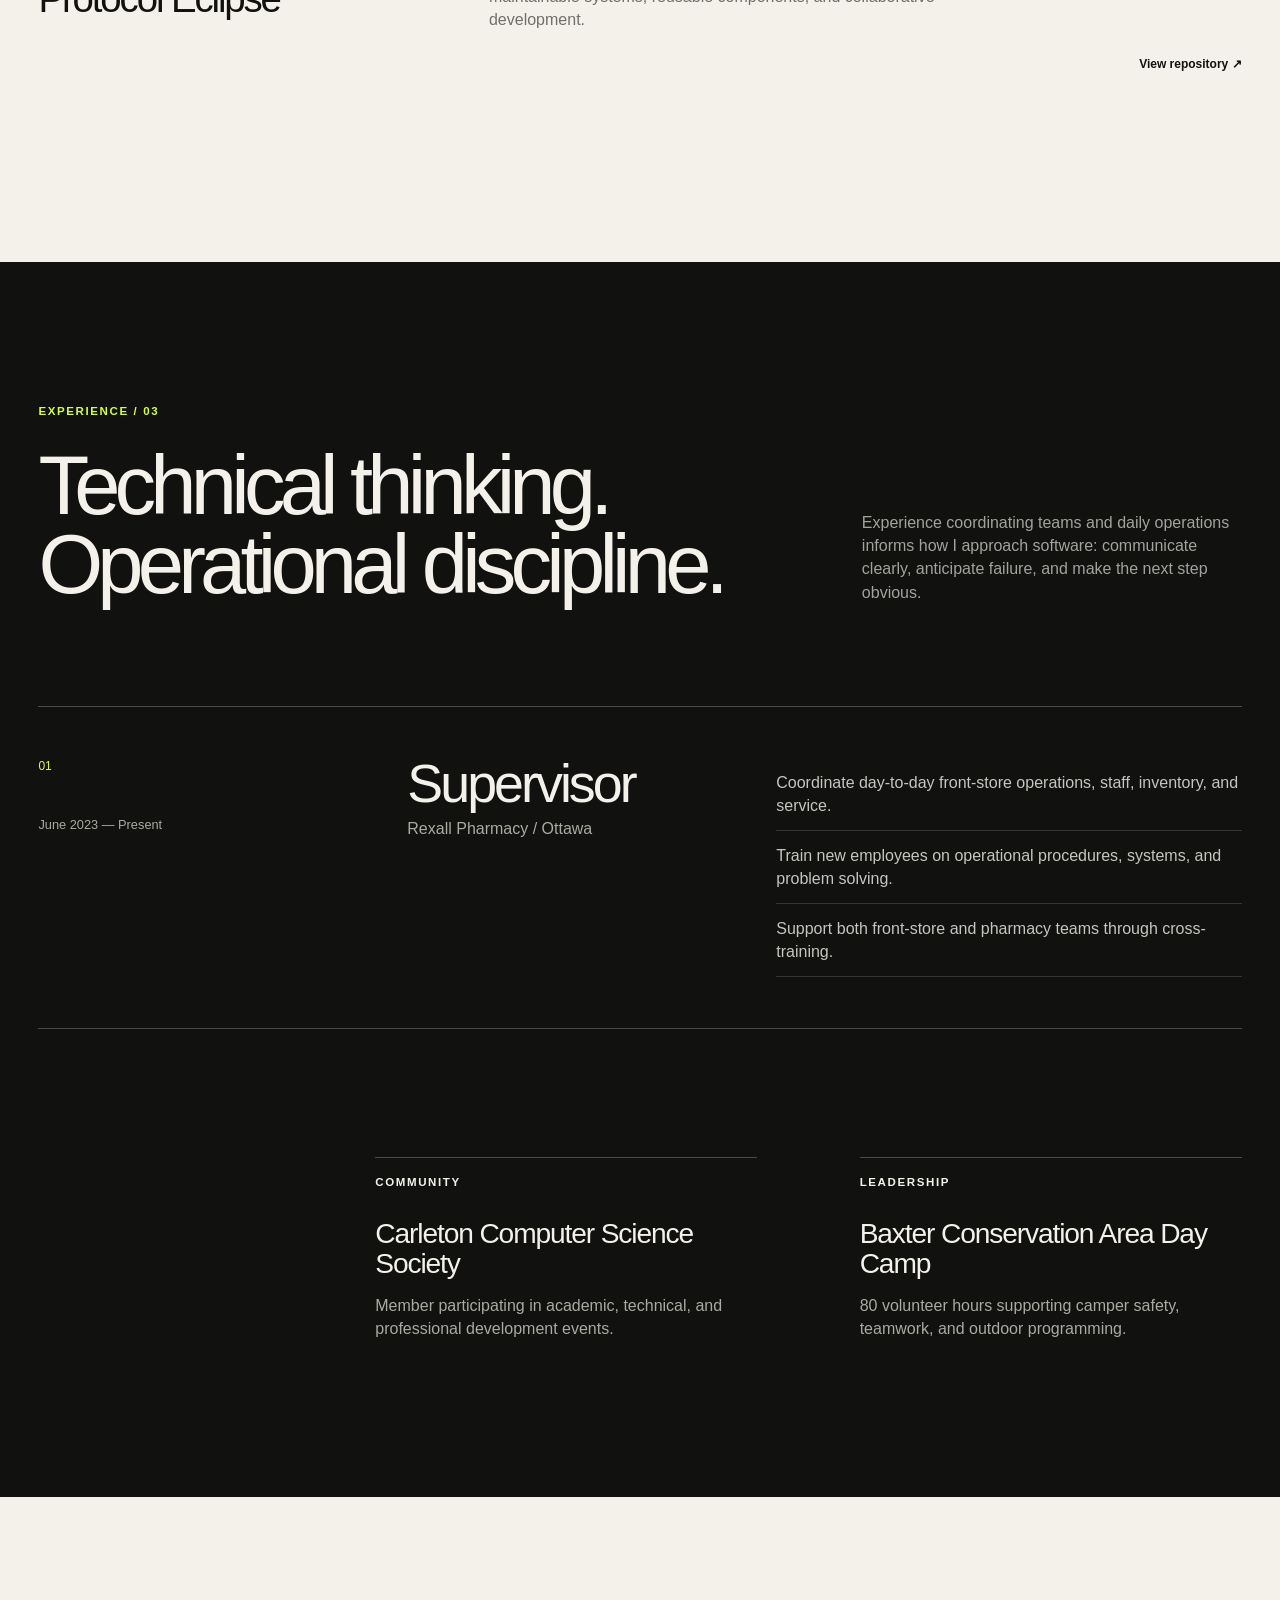
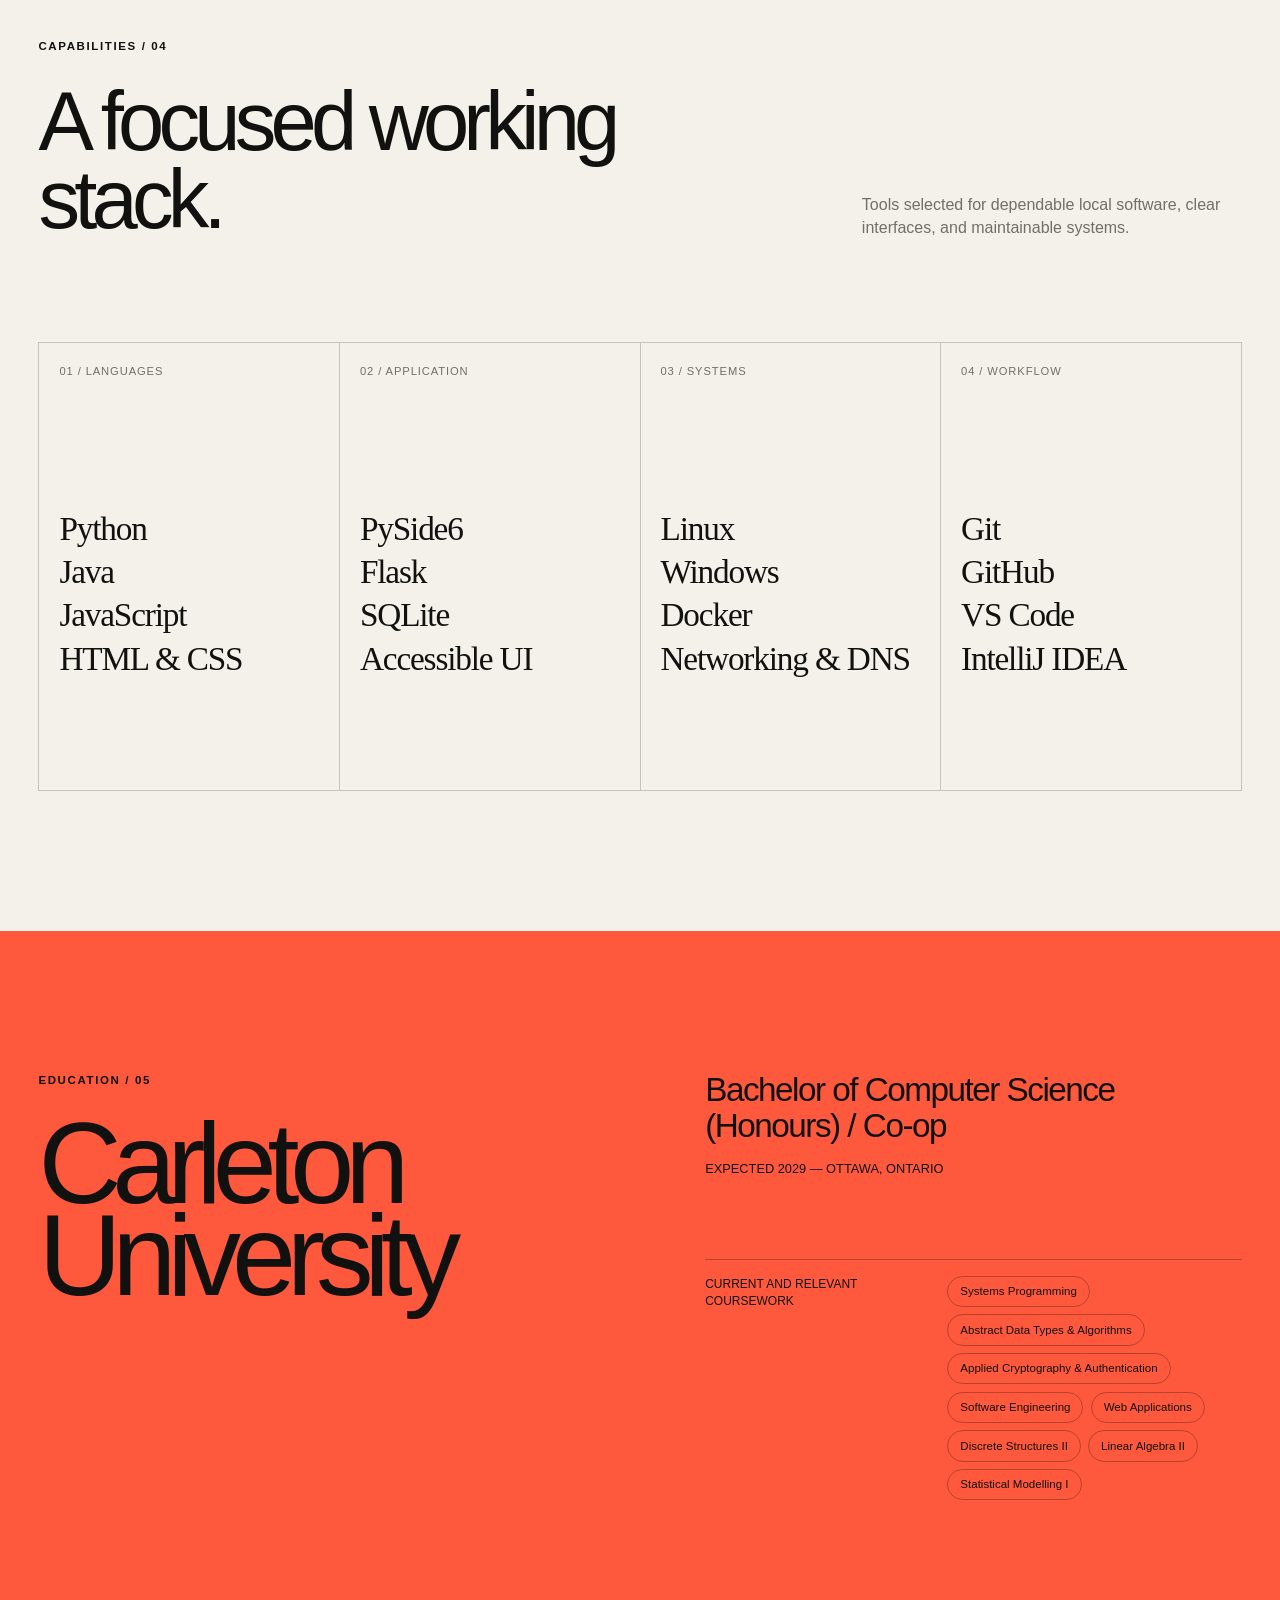
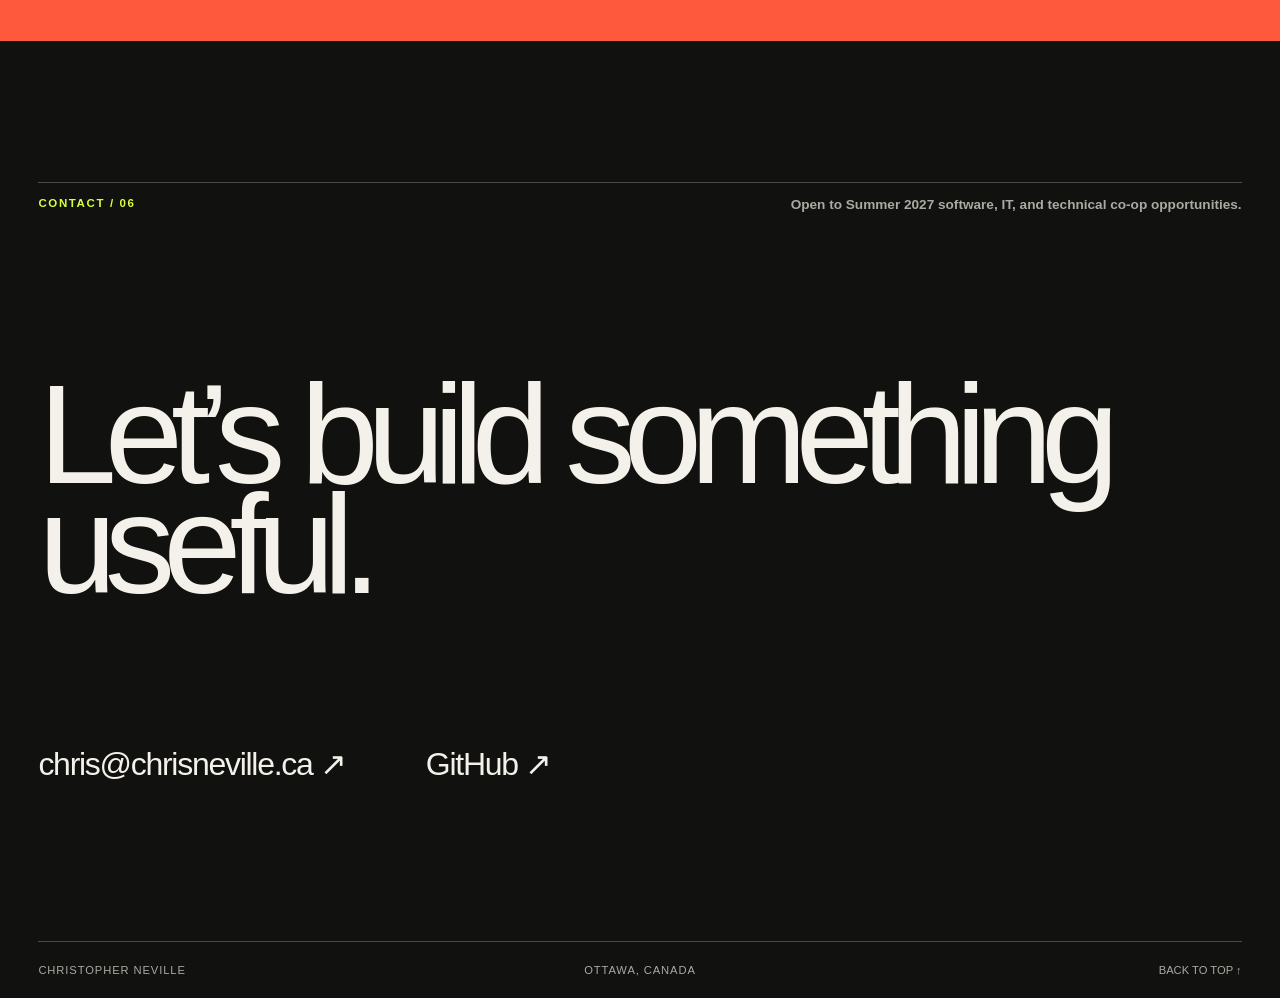
==== commit 4ae3ded4: "Redesign LAN Observer and TrailTag artwork" ====
--- a/index.html
+++ b/index.html
@@ -131,8 +131,45 @@
             <a href="https://github.com/nevchr/lan-observer" aria-label="View LAN Observer on GitHub">
               <div class="project-visual visual-network" aria-hidden="true">
                 <span class="visual-index">02</span>
-                <div class="network-map">
-                  <i></i><i></i><i></i><i></i><i></i><i></i>
+                <div class="network-console">
+                  <div class="network-console-bar">
+                    <span>LAN OBSERVER</span>
+                    <span>LIVE / 24 NODES</span>
+                  </div>
+                  <div class="network-console-body">
+                    <div class="network-radar">
+                      <span class="network-ring ring-one"></span>
+                      <span class="network-ring ring-two"></span>
+                      <span class="network-ring ring-three"></span>
+                      <span class="network-sweep"></span>
+                      <span class="network-link link-one"></span>
+                      <span class="network-link link-two"></span>
+                      <span class="network-link link-three"></span>
+                      <span class="network-link link-four"></span>
+                      <i class="network-node node-core"></i>
+                      <i class="network-node node-one"></i>
+                      <i class="network-node node-two"></i>
+                      <i class="network-node node-three"></i>
+                      <i class="network-node node-four"></i>
+                      <i class="network-node node-five"></i>
+                    </div>
+                    <div class="network-readout">
+                      <div class="network-total">
+                        <span>DEVICES ONLINE</span>
+                        <strong>18</strong>
+                      </div>
+                      <div class="network-bars"><i></i><i></i><i></i><i></i><i></i><i></i></div>
+                      <div class="network-device-list">
+                        <p><i></i><span>WORKSTATION</span><b>ONLINE</b></p>
+                        <p><i></i><span>MEDIA SERVER</span><b>ONLINE</b></p>
+                        <p><i></i><span>ACCESS POINT</span><b>ONLINE</b></p>
+                      </div>
+                    </div>
+                  </div>
+                  <div class="network-console-footer">
+                    <span>192.168.0.0 / 24</span>
+                    <span>SCAN 00:04</span>
+                  </div>
                 </div>
               </div>
               <div class="project-meta">
@@ -156,10 +193,34 @@
             <a href="https://github.com/nevchr/TrailTag" aria-label="View TrailTag on GitHub">
               <div class="project-visual visual-trail" aria-hidden="true">
                 <span class="visual-index">03</span>
-                <div class="trail-path"></div>
-                <div class="trail-pin pin-one"></div>
-                <div class="trail-pin pin-two"></div>
-                <div class="trail-pin pin-three"></div>
+                <div class="trail-canvas">
+                  <div class="trail-map-sheet">
+                    <span class="trail-map-label">TRACK / 08</span>
+                    <div class="trail-contours">
+                      <i></i><i></i><i></i><i></i><i></i>
+                    </div>
+                    <svg class="trail-route" viewBox="0 0 500 500" preserveAspectRatio="none">
+                      <path pathLength="100" d="M70 430 C110 350 82 288 174 254 S270 228 282 151 S384 112 429 46"></path>
+                      <circle cx="70" cy="430" r="9"></circle>
+                      <circle cx="282" cy="151" r="9"></circle>
+                      <circle cx="429" cy="46" r="9"></circle>
+                    </svg>
+                    <div class="trail-match-point"><i></i><span>MATCH POINT 014</span></div>
+                  </div>
+                  <div class="trail-photo-card">
+                    <div class="trail-photo-image">
+                      <span class="trail-sun"></span>
+                      <span class="trail-ridge ridge-back"></span>
+                      <span class="trail-ridge ridge-front"></span>
+                    </div>
+                    <div class="trail-photo-meta"><span>PHOTO 014</span><b>MATCHED</b></div>
+                  </div>
+                  <span class="trail-match-line"></span>
+                  <div class="trail-readout">
+                    <span>GPX / 14:32:08</span>
+                    <strong>LOCATION<br>WRITTEN</strong>
+                  </div>
+                </div>
               </div>
               <div class="project-meta">
                 <div>
--- a/styles.css
+++ b/styles.css
@@ -206,34 +206,157 @@
 .sysdeck-panel span:nth-child(4)::after { display: block; width: 50%; height: .35rem; margin: 1.2rem; content: ""; background: var(--warm); }
 .sysdeck-chart { position: absolute; right: 5%; bottom: 8%; left: 23%; height: 22%; border-bottom: 1px solid #777; background: linear-gradient(165deg, transparent 47%, var(--warm) 48% 49%, transparent 50%); }
 
-.visual-network { background: var(--warm); }
-.network-map { position: absolute; inset: 14%; border: 1px solid rgba(17,17,15,.25); border-radius: 50%; }
-.network-map::before,
-.network-map::after { position: absolute; inset: 16%; border: 1px solid rgba(17,17,15,.25); border-radius: 50%; content: ""; }
-.network-map::after { inset: 35%; background: var(--ink); }
-.network-map i { position: absolute; width: 1.1rem; aspect-ratio: 1; border: .3rem solid var(--warm); border-radius: 50%; background: var(--ink); box-shadow: 0 0 0 1px var(--ink); }
-.network-map i::after { position: absolute; top: 50%; left: 50%; width: 12rem; height: 1px; content: ""; background: rgba(17,17,15,.5); transform-origin: left; }
-.network-map i:nth-child(1) { top: 4%; left: 48%; }
-.network-map i:nth-child(1)::after { transform: rotate(90deg); }
-.network-map i:nth-child(2) { top: 28%; right: 2%; }
-.network-map i:nth-child(2)::after { transform: rotate(150deg); }
-.network-map i:nth-child(3) { right: 16%; bottom: 8%; }
-.network-map i:nth-child(3)::after { transform: rotate(215deg); }
-.network-map i:nth-child(4) { bottom: 2%; left: 28%; }
-.network-map i:nth-child(4)::after { transform: rotate(282deg); }
-.network-map i:nth-child(5) { top: 45%; left: 1%; }
-.network-map i:nth-child(5)::after { transform: rotate(8deg); }
-.network-map i:nth-child(6) { top: 26%; left: 19%; }
-.network-map i:nth-child(6)::after { transform: rotate(43deg); }
-
-.visual-trail { background: #1f4e3e; color: var(--paper); }
-.visual-trail::before,
-.visual-trail::after { position: absolute; border: 1px solid rgba(243,241,234,.17); border-radius: 50%; content: ""; }
-.visual-trail::before { inset: -20% 15% 35% -25%; }
-.visual-trail::after { inset: 45% -20% -25% 10%; }
-.trail-path { position: absolute; top: 12%; left: 48%; width: 10%; height: 78%; border-right: 2px dashed var(--warm); border-radius: 50%; transform: rotate(24deg); }
-.trail-pin { position: absolute; width: 1.15rem; aspect-ratio: 1; border: .28rem solid #1f4e3e; border-radius: 50%; background: var(--warm); box-shadow: 0 0 0 1px var(--warm); }
-.pin-one { top: 16%; left: 43%; }.pin-two { top: 49%; left: 58%; }.pin-three { right: 26%; bottom: 15%; }
+.visual-network {
+  color: #eaf4ff;
+  background:
+    radial-gradient(circle at 28% 46%, rgba(30,111,255,.28), transparent 34%),
+    linear-gradient(145deg, #050914, #020307 68%);
+}
+.visual-network::after {
+  position: absolute;
+  inset: 0;
+  pointer-events: none;
+  content: "";
+  opacity: .38;
+  background-image: linear-gradient(rgba(74,139,255,.08) 1px, transparent 1px), linear-gradient(90deg, rgba(74,139,255,.08) 1px, transparent 1px);
+  background-size: 2.5rem 2.5rem;
+  mask-image: linear-gradient(to bottom, transparent, #000 18%, #000 82%, transparent);
+}
+.visual-network .visual-index { color: #8bb8ff; }
+.network-console {
+  position: absolute;
+  z-index: 2;
+  inset: 10% 7%;
+  display: grid;
+  overflow: hidden;
+  grid-template-rows: auto 1fr auto;
+  border: 1px solid rgba(83,150,255,.72);
+  background: rgba(3,8,17,.86);
+  box-shadow: 0 0 0 1px rgba(0,0,0,.8), 1.4rem 1.6rem 0 rgba(5,72,179,.2), 0 0 5rem rgba(22,100,255,.14);
+  transform: rotate(-1.4deg);
+}
+.network-console-bar,
+.network-console-footer {
+  display: flex;
+  align-items: center;
+  justify-content: space-between;
+  padding: .8rem 1rem;
+  color: #8bb8ff;
+  background: rgba(8,21,44,.9);
+  font-size: clamp(.48rem, .8vw, .68rem);
+  font-weight: 800;
+  letter-spacing: .14em;
+}
+.network-console-bar { border-bottom: 1px solid rgba(83,150,255,.4); }
+.network-console-footer { border-top: 1px solid rgba(83,150,255,.32); color: rgba(215,232,255,.62); }
+.network-console-body { display: grid; min-height: 0; grid-template-columns: 1.45fr .78fr; }
+.network-radar {
+  position: relative;
+  overflow: hidden;
+  min-width: 0;
+  border-right: 1px solid rgba(83,150,255,.3);
+  background:
+    linear-gradient(rgba(62,132,245,.08) 1px, transparent 1px),
+    linear-gradient(90deg, rgba(62,132,245,.08) 1px, transparent 1px);
+  background-size: 14% 14%;
+}
+.network-radar::before,
+.network-radar::after {
+  position: absolute;
+  top: 50%;
+  left: 50%;
+  content: "";
+  background: rgba(93,155,255,.18);
+  transform: translate(-50%, -50%);
+}
+.network-radar::before { width: 100%; height: 1px; }
+.network-radar::after { width: 1px; height: 100%; }
+.network-ring {
+  position: absolute;
+  top: 50%;
+  left: 50%;
+  aspect-ratio: 1;
+  border: 1px solid rgba(77,145,255,.34);
+  border-radius: 50%;
+  transform: translate(-50%, -50%);
+}
+.ring-one { width: 32%; }
+.ring-two { width: 59%; }
+.ring-three { width: 86%; }
+.network-sweep {
+  position: absolute;
+  top: 50%;
+  left: 50%;
+  width: 42%;
+  height: 42%;
+  border-top: 1px solid #59a0ff;
+  background: conic-gradient(from 270deg, rgba(37,125,255,.3), transparent 28%);
+  transform-origin: 0 0;
+  animation: network-scan 7s linear infinite;
+}
+@keyframes network-scan { to { transform: rotate(1turn); } }
+.network-link { position: absolute; z-index: 2; top: 50%; left: 50%; height: 1px; background: linear-gradient(90deg, #6aa9ff, rgba(59,137,255,.22)); transform-origin: left; }
+.link-one { width: 32%; transform: rotate(-38deg); }
+.link-two { width: 38%; transform: rotate(22deg); }
+.link-three { width: 31%; transform: rotate(112deg); }
+.link-four { width: 37%; transform: rotate(171deg); }
+.network-node { position: absolute; z-index: 3; width: clamp(.45rem, 1.1vw, .85rem); aspect-ratio: 1; border: 2px solid #8fc0ff; border-radius: 50%; background: #071426; box-shadow: 0 0 0 .28rem rgba(38,122,255,.12), 0 0 1rem rgba(67,146,255,.8); }
+.network-node::after { position: absolute; top: 50%; left: 160%; width: max-content; color: rgba(205,225,255,.66); content: "ACTIVE"; font-size: clamp(.34rem, .6vw, .5rem); font-weight: 800; letter-spacing: .1em; transform: translateY(-50%); }
+.node-core { top: 50%; left: 50%; width: clamp(.7rem, 1.6vw, 1.15rem); border-color: #fff; background: #277cff; transform: translate(-50%, -50%); }
+.node-core::after { top: 165%; left: 50%; color: #fff; content: "GATEWAY"; transform: translateX(-50%); }
+.node-one { top: 19%; right: 22%; }.node-two { top: 64%; right: 14%; }.node-three { bottom: 15%; left: 38%; }.node-four { top: 47%; left: 12%; }.node-five { top: 19%; left: 24%; }
+.network-readout { display: flex; min-width: 0; flex-direction: column; padding: clamp(.75rem, 2vw, 1.5rem); background: linear-gradient(180deg, rgba(15,34,68,.7), rgba(3,8,16,.86)); }
+.network-total { display: flex; align-items: end; justify-content: space-between; padding-bottom: 1rem; border-bottom: 1px solid rgba(101,161,255,.3); }
+.network-total span { max-width: 5rem; color: rgba(210,229,255,.62); font-size: clamp(.4rem, .7vw, .58rem); font-weight: 800; letter-spacing: .12em; }
+.network-total strong { color: #63a3ff; font-size: clamp(2rem, 5vw, 4.5rem); font-weight: 400; line-height: .8; }
+.network-bars { display: flex; height: 17%; gap: 5%; align-items: end; margin: 1.1rem 0; }
+.network-bars i { width: 12%; height: 55%; background: #286dcb; }
+.network-bars i:nth-child(2) { height: 78%; }.network-bars i:nth-child(3) { height: 35%; }.network-bars i:nth-child(4) { height: 92%; background: #66a6ff; }.network-bars i:nth-child(5) { height: 68%; }.network-bars i:nth-child(6) { height: 84%; }
+.network-device-list { margin-top: auto; }
+.network-device-list p { display: grid; grid-template-columns: auto 1fr auto; gap: .45rem; align-items: center; margin: 0; padding: .62rem 0; border-top: 1px solid rgba(101,161,255,.18); font-size: clamp(.35rem, .67vw, .55rem); letter-spacing: .07em; }
+.network-device-list p > i { width: .38rem; aspect-ratio: 1; border-radius: 50%; background: #4b98ff; box-shadow: 0 0 .6rem #4b98ff; }
+.network-device-list p span { overflow: hidden; color: rgba(229,240,255,.72); text-overflow: ellipsis; white-space: nowrap; }
+.network-device-list p b { color: #70adff; font-size: .85em; }
+
+.visual-trail {
+  color: #193d31;
+  background:
+    radial-gradient(circle at 72% 23%, rgba(255,255,255,.65), transparent 25%),
+    linear-gradient(145deg, #d6c8ae, #bba988);
+}
+.visual-trail::before {
+  position: absolute;
+  inset: 0;
+  content: "";
+  opacity: .26;
+  background-image: linear-gradient(rgba(25,61,49,.14) 1px, transparent 1px), linear-gradient(90deg, rgba(25,61,49,.14) 1px, transparent 1px);
+  background-size: 2.8rem 2.8rem;
+}
+.visual-trail .visual-index { color: #193d31; }
+.trail-canvas { position: absolute; z-index: 1; inset: 8% 6% 7%; }
+.trail-map-sheet { position: absolute; inset: 4% 27% 7% 1%; overflow: hidden; border: 1px solid rgba(25,61,49,.42); background: #eee7d6; box-shadow: 1.25rem 1.5rem 0 rgba(45,47,31,.12); transform: rotate(-3deg); }
+.trail-map-sheet::after { position: absolute; inset: 0; content: ""; background: linear-gradient(90deg, transparent 49.7%, rgba(25,61,49,.08) 50%, transparent 50.3%), linear-gradient(transparent 49.7%, rgba(25,61,49,.08) 50%, transparent 50.3%); background-size: 22% 22%; }
+.trail-map-label { position: absolute; z-index: 4; top: 1rem; left: 1rem; padding: .35rem .48rem; color: #eee7d6; background: #193d31; font-size: clamp(.4rem, .75vw, .62rem); font-weight: 800; letter-spacing: .13em; }
+.trail-contours { position: absolute; inset: -10%; transform: rotate(8deg); }
+.trail-contours i { position: absolute; border: 1px solid rgba(45,87,70,.22); border-radius: 48% 52% 43% 57% / 55% 38% 62% 45%; }
+.trail-contours i:nth-child(1) { inset: 4% 38% 48% -13%; }.trail-contours i:nth-child(2) { inset: 11% 44% 54% -6%; }.trail-contours i:nth-child(3) { inset: 40% -16% -18% 32%; }.trail-contours i:nth-child(4) { inset: 48% -7% -8% 39%; }.trail-contours i:nth-child(5) { inset: 56% 3% 2% 47%; }
+.trail-route { position: absolute; z-index: 2; inset: 7% 4% 5% 7%; width: 89%; height: 88%; overflow: visible; }
+.trail-route path { fill: none; stroke: #de593f; stroke-width: 5; stroke-linecap: round; stroke-dasharray: 2 3; }
+.trail-route circle { fill: #eee7d6; stroke: #193d31; stroke-width: 5; }
+.trail-match-point { position: absolute; z-index: 5; top: 33%; left: 51%; display: flex; gap: .45rem; align-items: center; padding: .35rem .5rem; border: 1px solid #193d31; background: #d8ff3e; font-size: clamp(.38rem, .7vw, .58rem); font-weight: 800; letter-spacing: .08em; }
+.trail-match-point i { width: .42rem; aspect-ratio: 1; border-radius: 50%; background: #193d31; }
+.trail-photo-card { position: absolute; z-index: 5; top: 5%; right: 0; width: 39%; padding: clamp(.45rem, 1vw, .8rem); border: 1px solid #193d31; background: #f5f0e5; box-shadow: 1.25rem 1.45rem 0 rgba(25,61,49,.2); transform: rotate(3.5deg); }
+.trail-photo-image { position: relative; overflow: hidden; aspect-ratio: 1.16; background: linear-gradient(#a9cbd0 0 48%, #9fb291 48% 100%); }
+.trail-photo-image::after { position: absolute; right: 0; bottom: 0; left: 0; height: 23%; content: ""; background: repeating-linear-gradient(100deg, #2c5949 0 6px, #426d58 7px 10px); clip-path: polygon(0 45%, 15% 23%, 29% 52%, 43% 15%, 62% 43%, 75% 10%, 100% 48%, 100% 100%, 0 100%); }
+.trail-sun { position: absolute; top: 13%; right: 15%; width: 17%; aspect-ratio: 1; border-radius: 50%; background: #e7edc5; box-shadow: 0 0 1.5rem rgba(255,255,220,.75); }
+.trail-ridge { position: absolute; right: -9%; bottom: 18%; left: -9%; height: 55%; clip-path: polygon(0 72%, 21% 34%, 36% 61%, 55% 22%, 74% 58%, 89% 31%, 100% 57%, 100% 100%, 0 100%); }
+.ridge-back { background: #657e6d; transform: translateY(-10%); }.ridge-front { background: #264f40; transform: translate(-3%, 9%) scale(1.06); }
+.trail-photo-meta { display: flex; align-items: center; justify-content: space-between; padding-top: .7rem; font-size: clamp(.4rem, .72vw, .6rem); font-weight: 800; letter-spacing: .1em; }
+.trail-photo-meta b { color: #de593f; }
+.trail-match-line { position: absolute; z-index: 4; top: 49%; left: 47%; width: 26%; border-top: 2px dashed #193d31; transform: rotate(-7deg); transform-origin: left; }
+.trail-readout { position: absolute; z-index: 4; right: 1%; bottom: 3%; width: 35%; padding: clamp(.6rem, 1.5vw, 1.1rem); color: #eee7d6; background: #193d31; box-shadow: .7rem .8rem 0 rgba(25,61,49,.18); }
+.trail-readout span { display: block; margin-bottom: .65rem; color: #b7c9bb; font-size: clamp(.38rem, .7vw, .56rem); font-weight: 800; letter-spacing: .1em; }
+.trail-readout strong { font-size: clamp(.85rem, 2.25vw, 1.8rem); font-weight: 500; letter-spacing: -.025em; line-height: .95; }
 
 .visual-eclipse { color: var(--paper); background: #12110f; }
 .eclipse-sun { position: absolute; top: 8%; left: 28%; width: 43%; aspect-ratio: 1; border-radius: 50%; background: var(--orange); box-shadow: 0 0 5rem rgba(255,89,61,.38); }
@@ -323,7 +446,7 @@
   .hero-kicker span:last-child { text-align: right; }
   .hero-title-wrap { min-height: 58svh; align-items: start; padding-top: 18vh; }
   .hero-title { font-size: clamp(3.75rem, 19vw, 6.4rem); }
-  .hero-object { top: 55%; left: 56%; width: 69vw; }
+  .hero-object { top: 55%; left: 55%; width: 69vw; }
   .hero-footer { display: block; }
   .statement-title br:nth-child(1) { display: block; }
   .statement-grid,
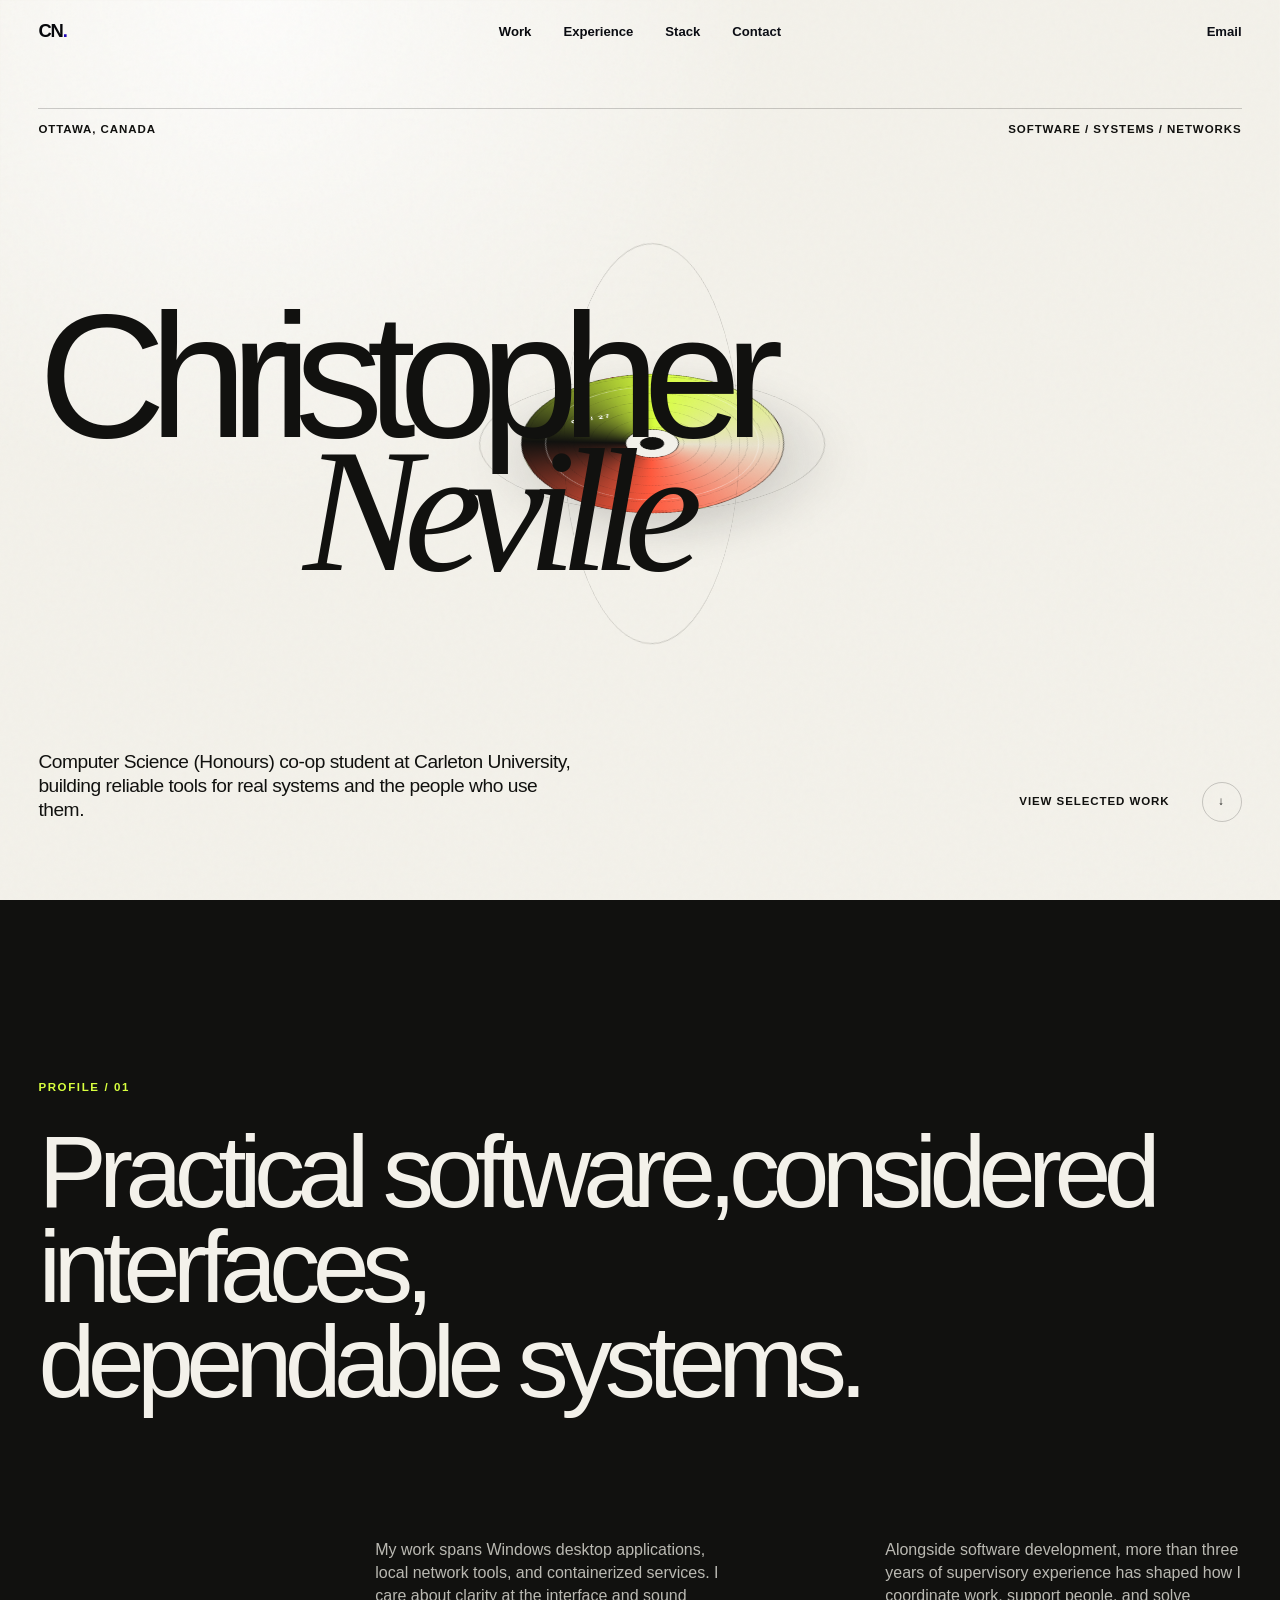
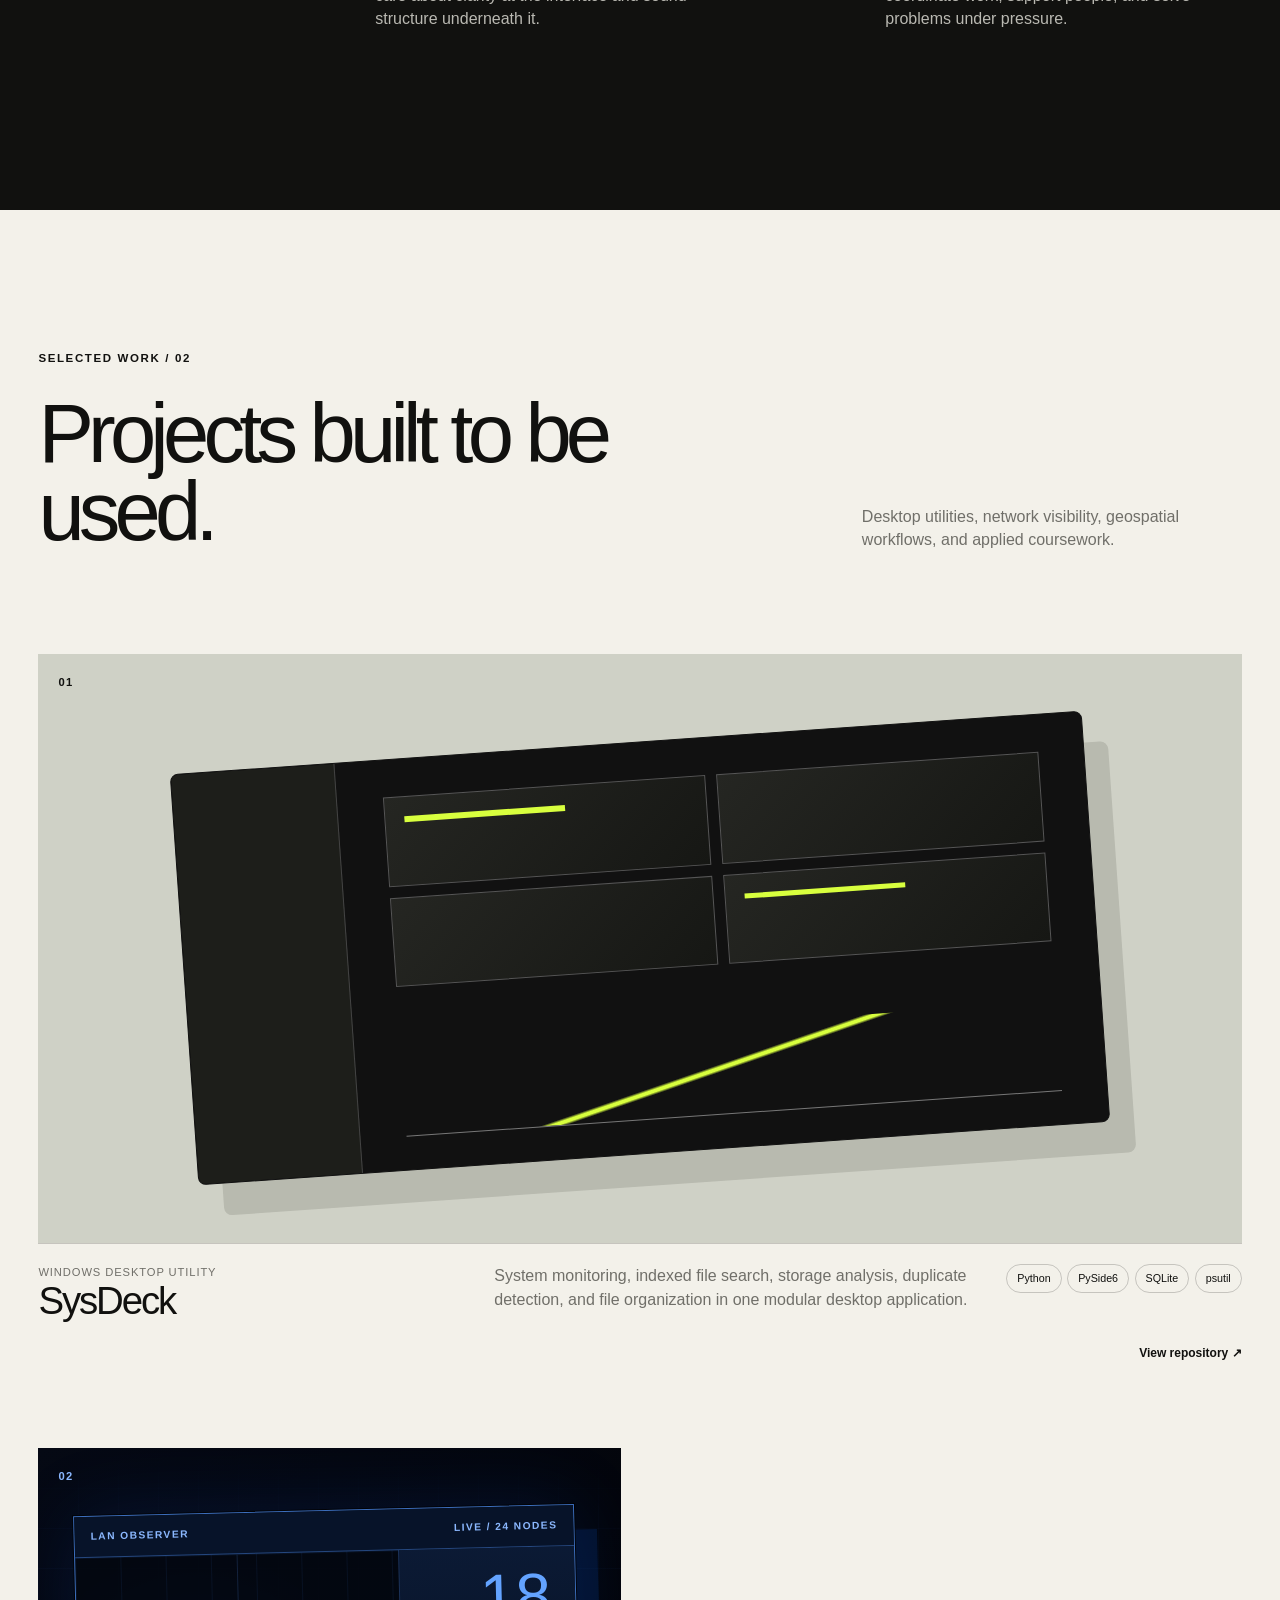
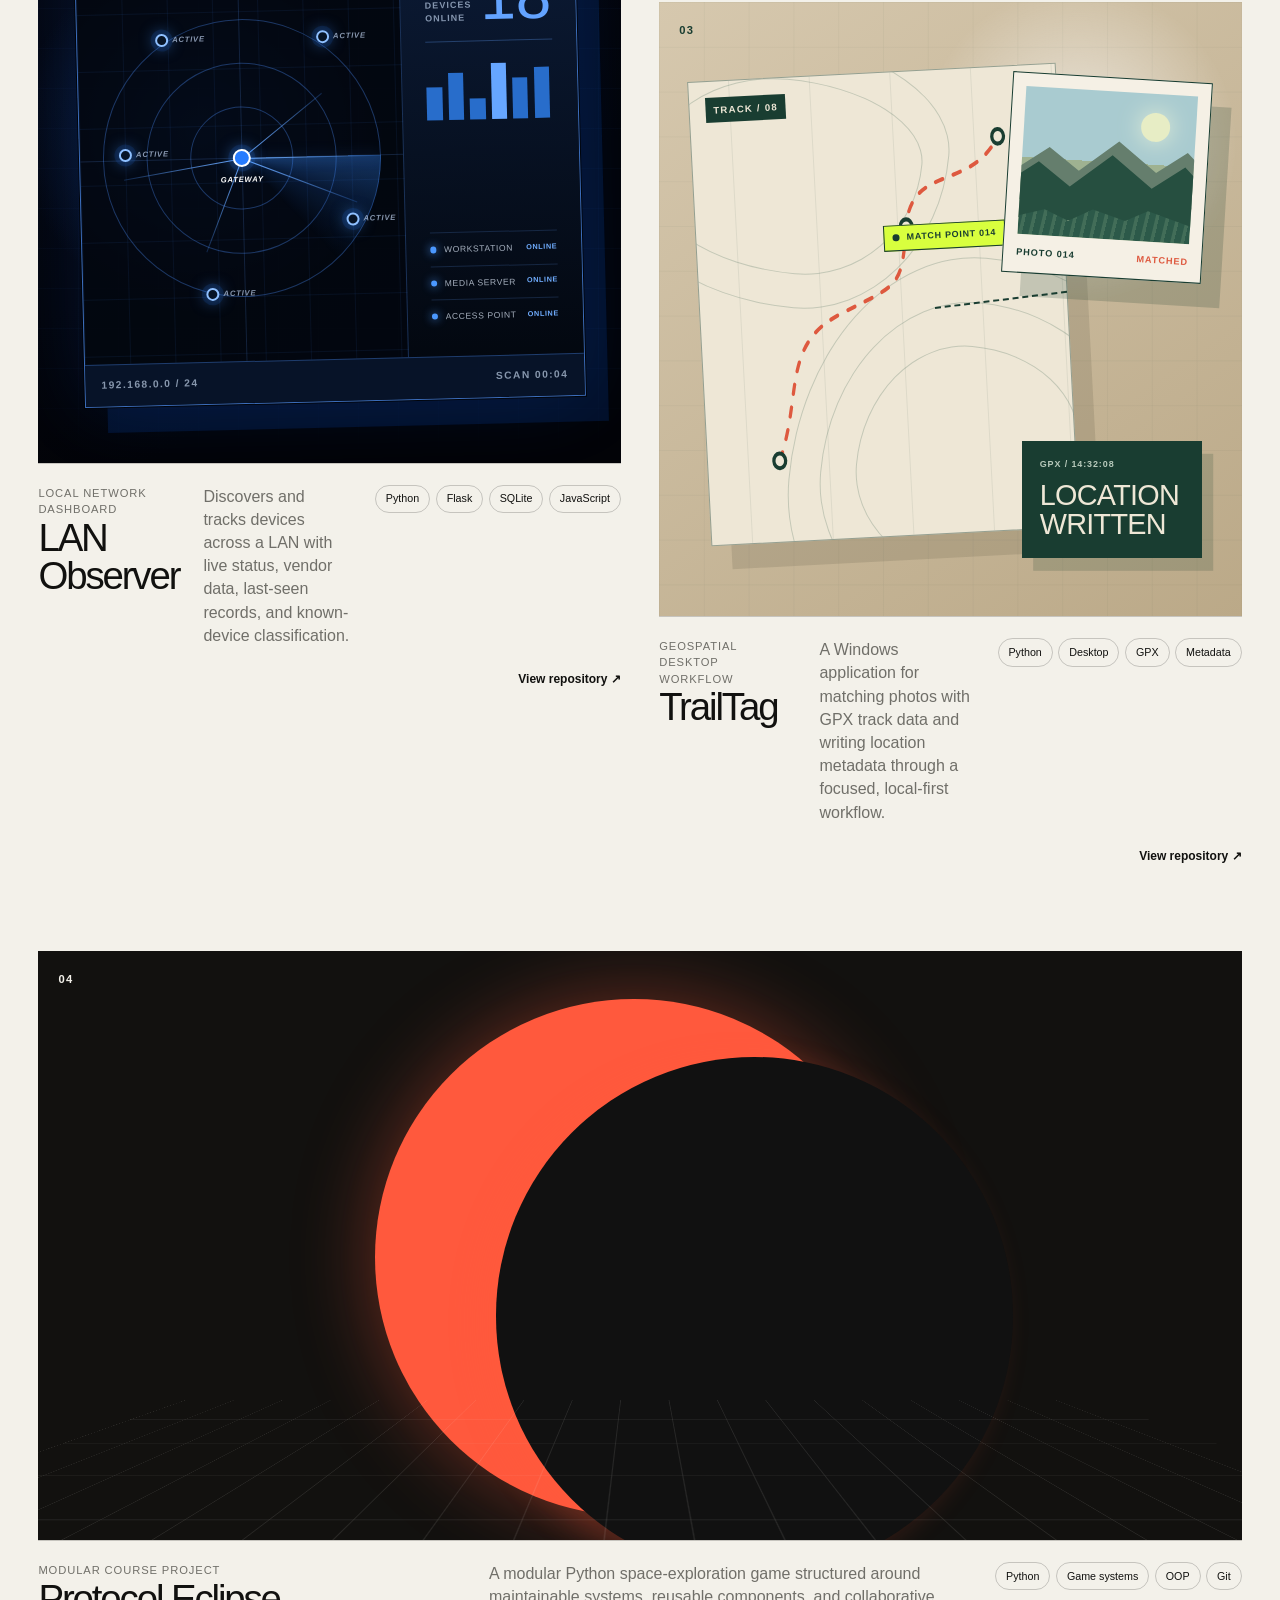
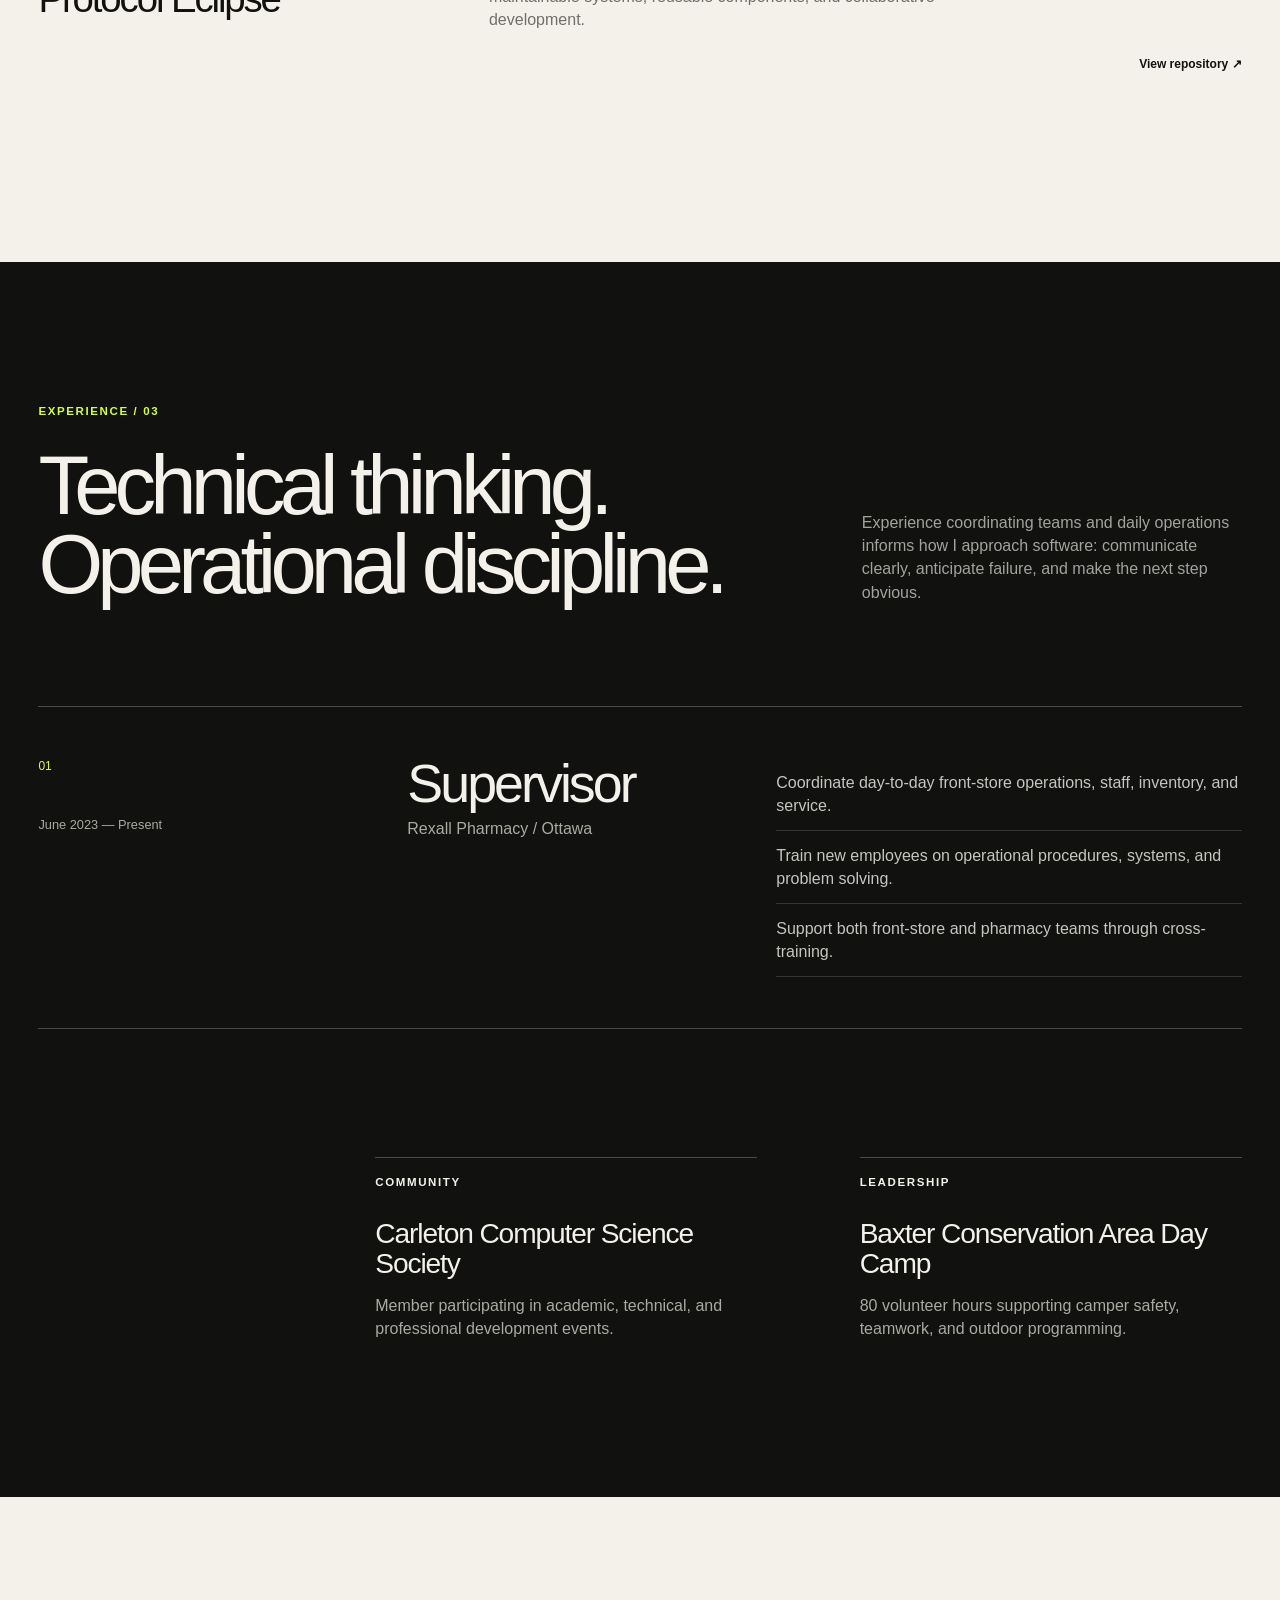
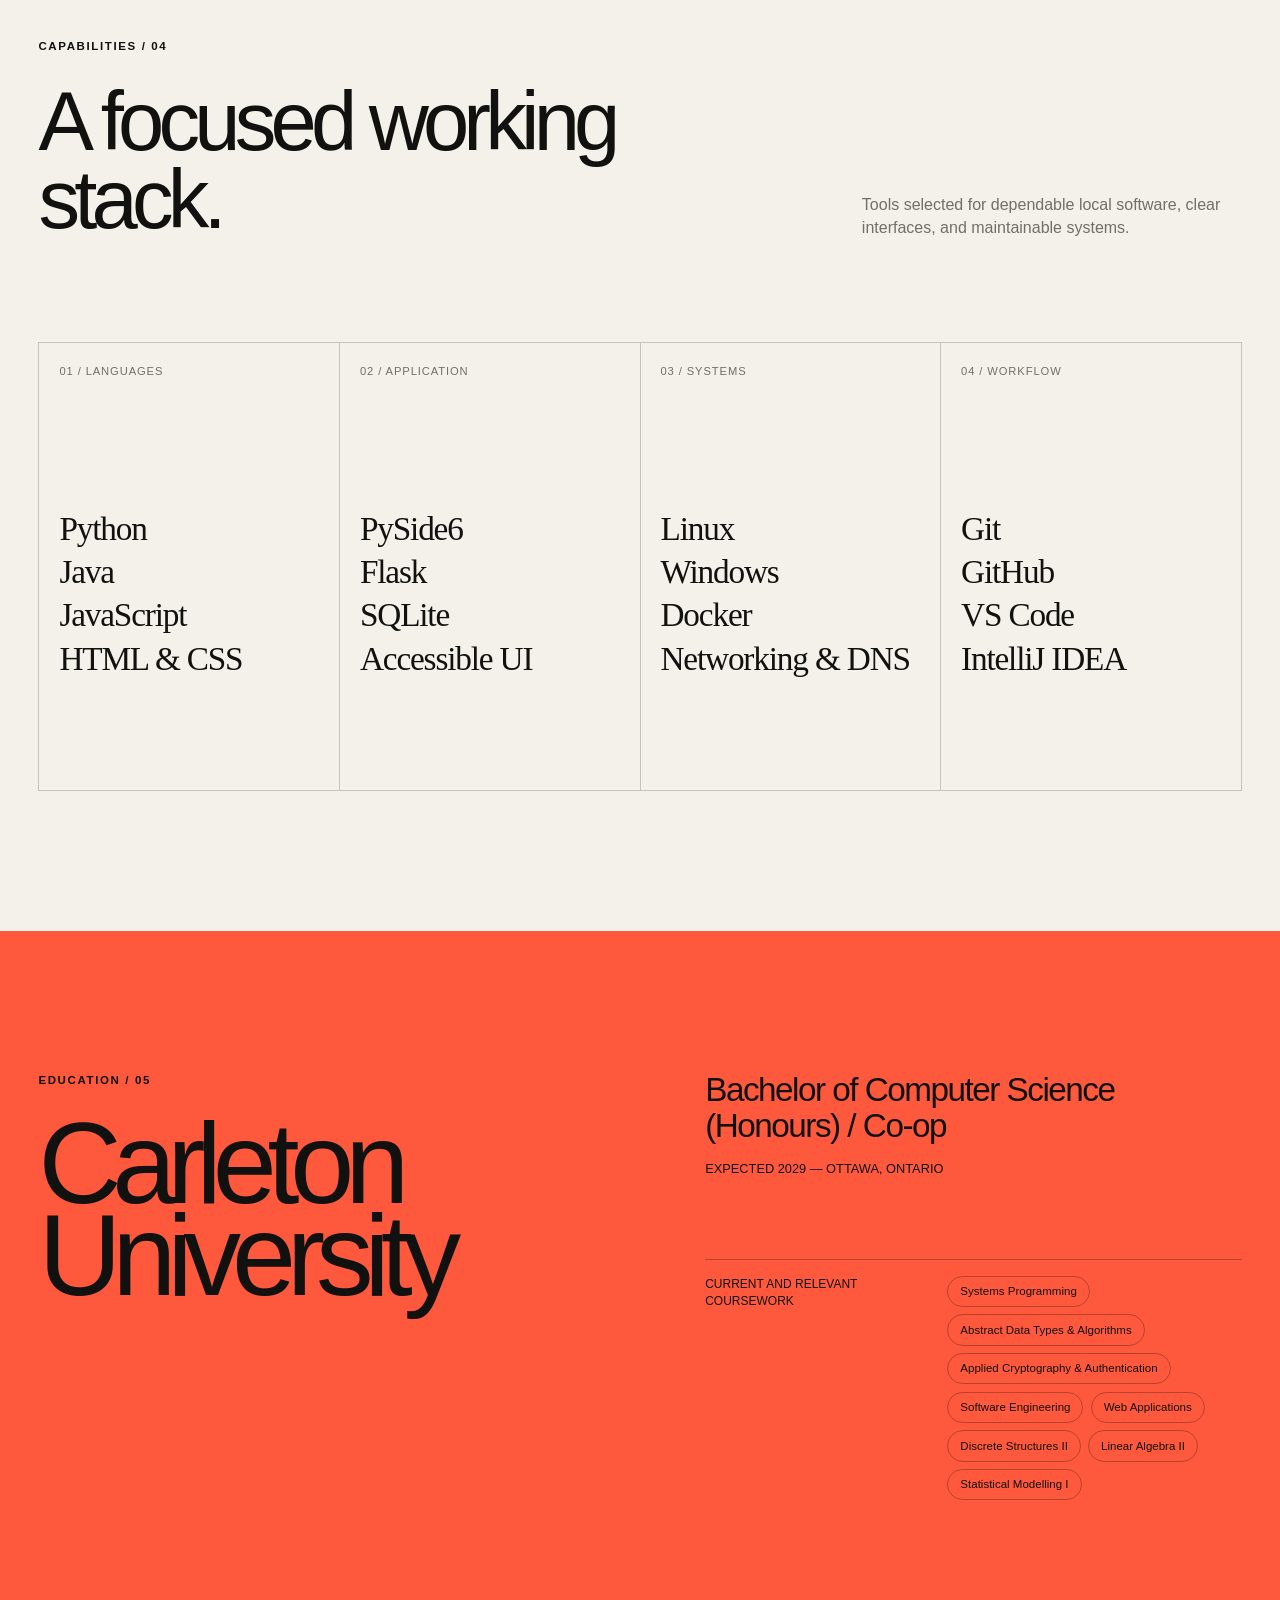
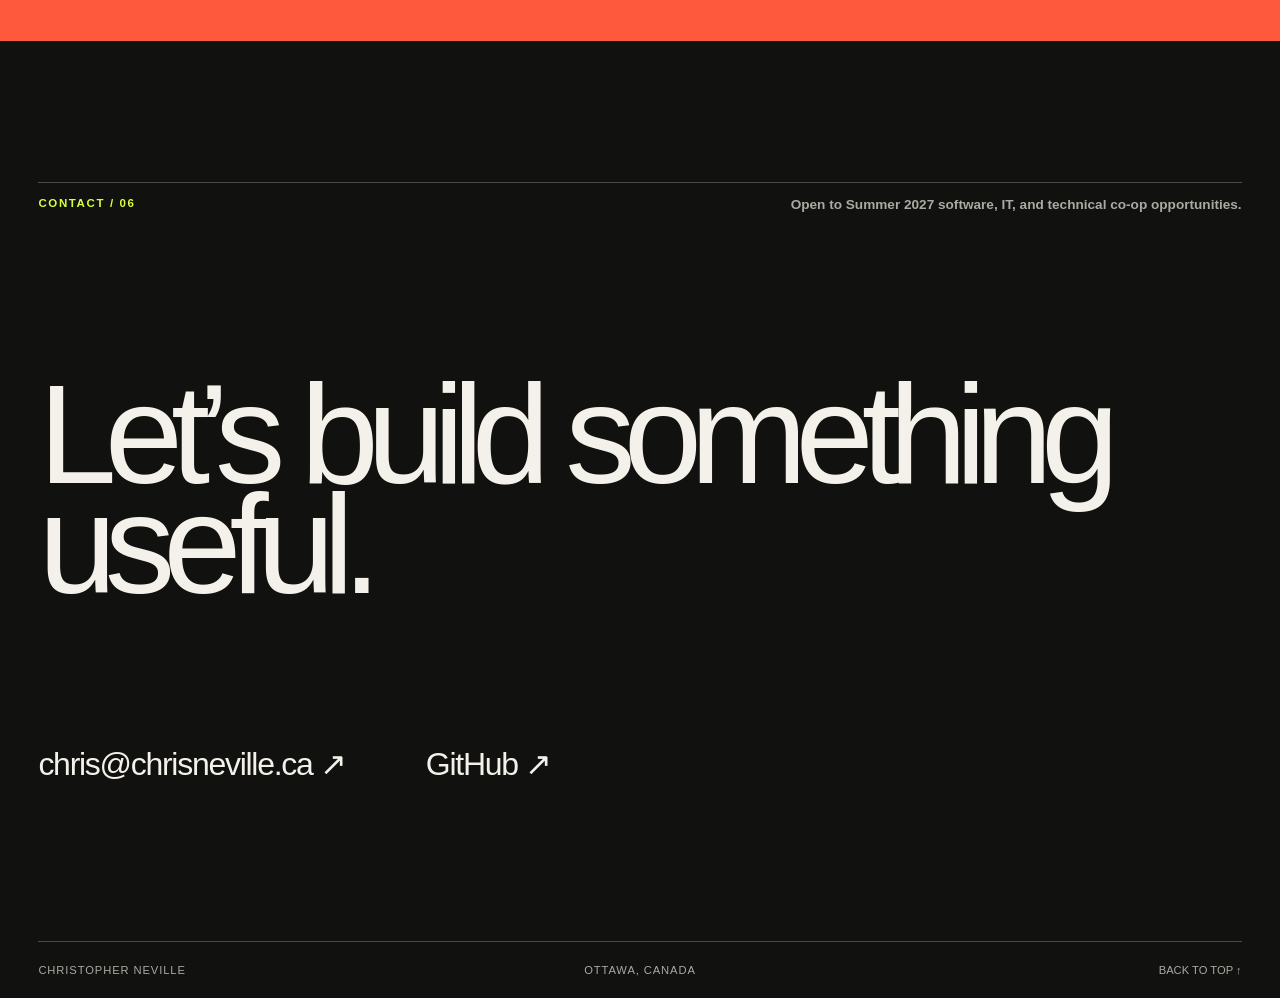
==== commit 07c6916c: "Center LAN Observer radar sweep" ====
--- a/index.html
+++ b/index.html
@@ -20,7 +20,7 @@
     <link rel="canonical" href="https://nevchr.com/" />
     <link rel="icon" href="/assets/favicon.svg" type="image/svg+xml" />
     <link rel="manifest" href="/site.webmanifest" />
-    <link rel="stylesheet" href="/styles.css" />
+    <link rel="stylesheet" href="/styles.css?v=radar-2" />
     <title>Christopher Neville — Software & Systems</title>
   </head>
   <body>
--- a/styles.css
+++ b/styles.css
@@ -287,14 +287,31 @@
   position: absolute;
   top: 50%;
   left: 50%;
-  width: 42%;
-  height: 42%;
-  border-top: 1px solid #59a0ff;
-  background: conic-gradient(from 270deg, rgba(37,125,255,.3), transparent 28%);
-  transform-origin: 0 0;
-  animation: network-scan 7s linear infinite;
-}
-@keyframes network-scan { to { transform: rotate(1turn); } }
+  width: 86%;
+  aspect-ratio: 1;
+  border-radius: 50%;
+  pointer-events: none;
+  background: conic-gradient(from 90deg, rgba(54,138,255,.34) 0deg, rgba(36,115,231,.16) 22deg, transparent 48deg 360deg);
+  mask-image: radial-gradient(circle, #000 0 72%, transparent 100%);
+  transform: translate(-50%, -50%) rotate(0deg);
+  transform-origin: 50% 50%;
+  animation: network-scan 8.4s linear infinite;
+}
+.network-sweep::after {
+  position: absolute;
+  top: 50%;
+  left: 50%;
+  width: 50%;
+  height: 1px;
+  content: "";
+  background: linear-gradient(90deg, #75b2ff, rgba(55,139,255,.12));
+  box-shadow: 0 0 .8rem rgba(75,156,255,.65);
+  transform-origin: left center;
+}
+@keyframes network-scan {
+  from { transform: translate(-50%, -50%) rotate(0deg); }
+  to { transform: translate(-50%, -50%) rotate(1turn); }
+}
 .network-link { position: absolute; z-index: 2; top: 50%; left: 50%; height: 1px; background: linear-gradient(90deg, #6aa9ff, rgba(59,137,255,.22)); transform-origin: left; }
 .link-one { width: 32%; transform: rotate(-38deg); }
 .link-two { width: 38%; transform: rotate(22deg); }
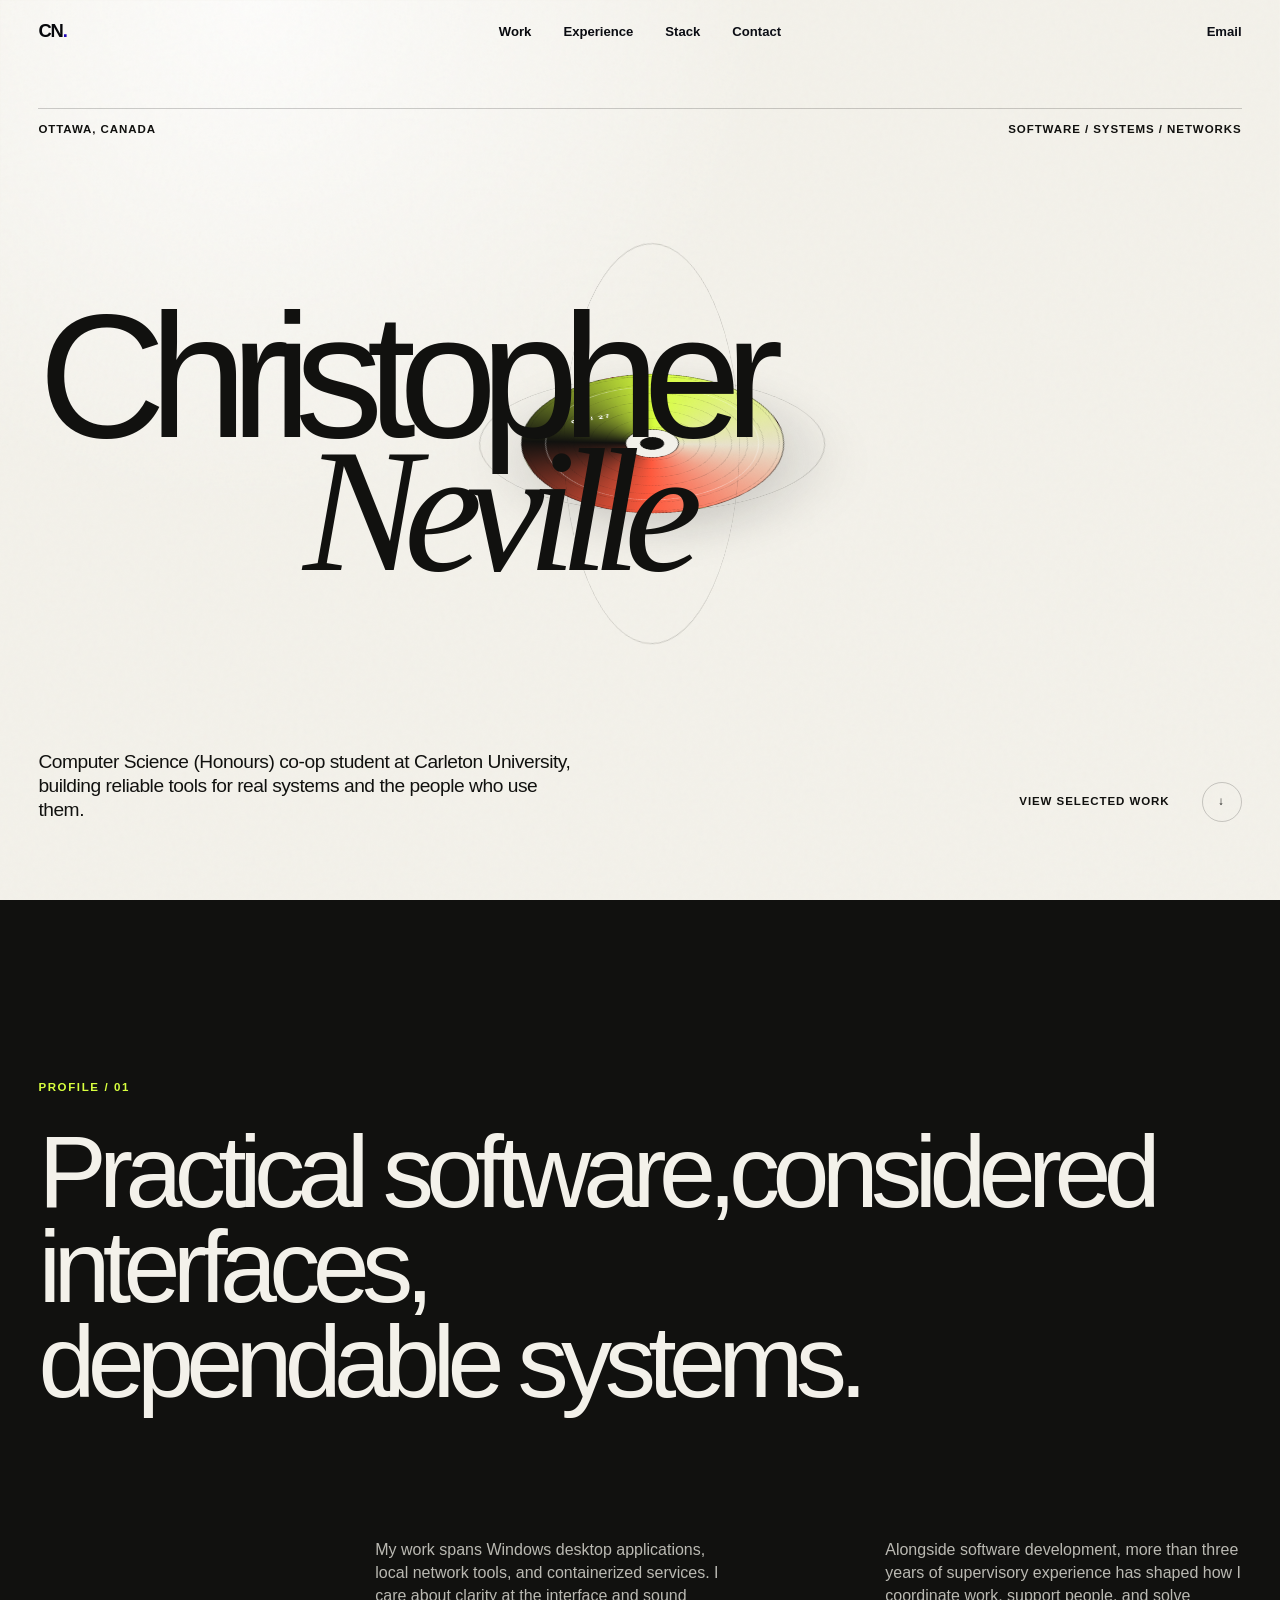
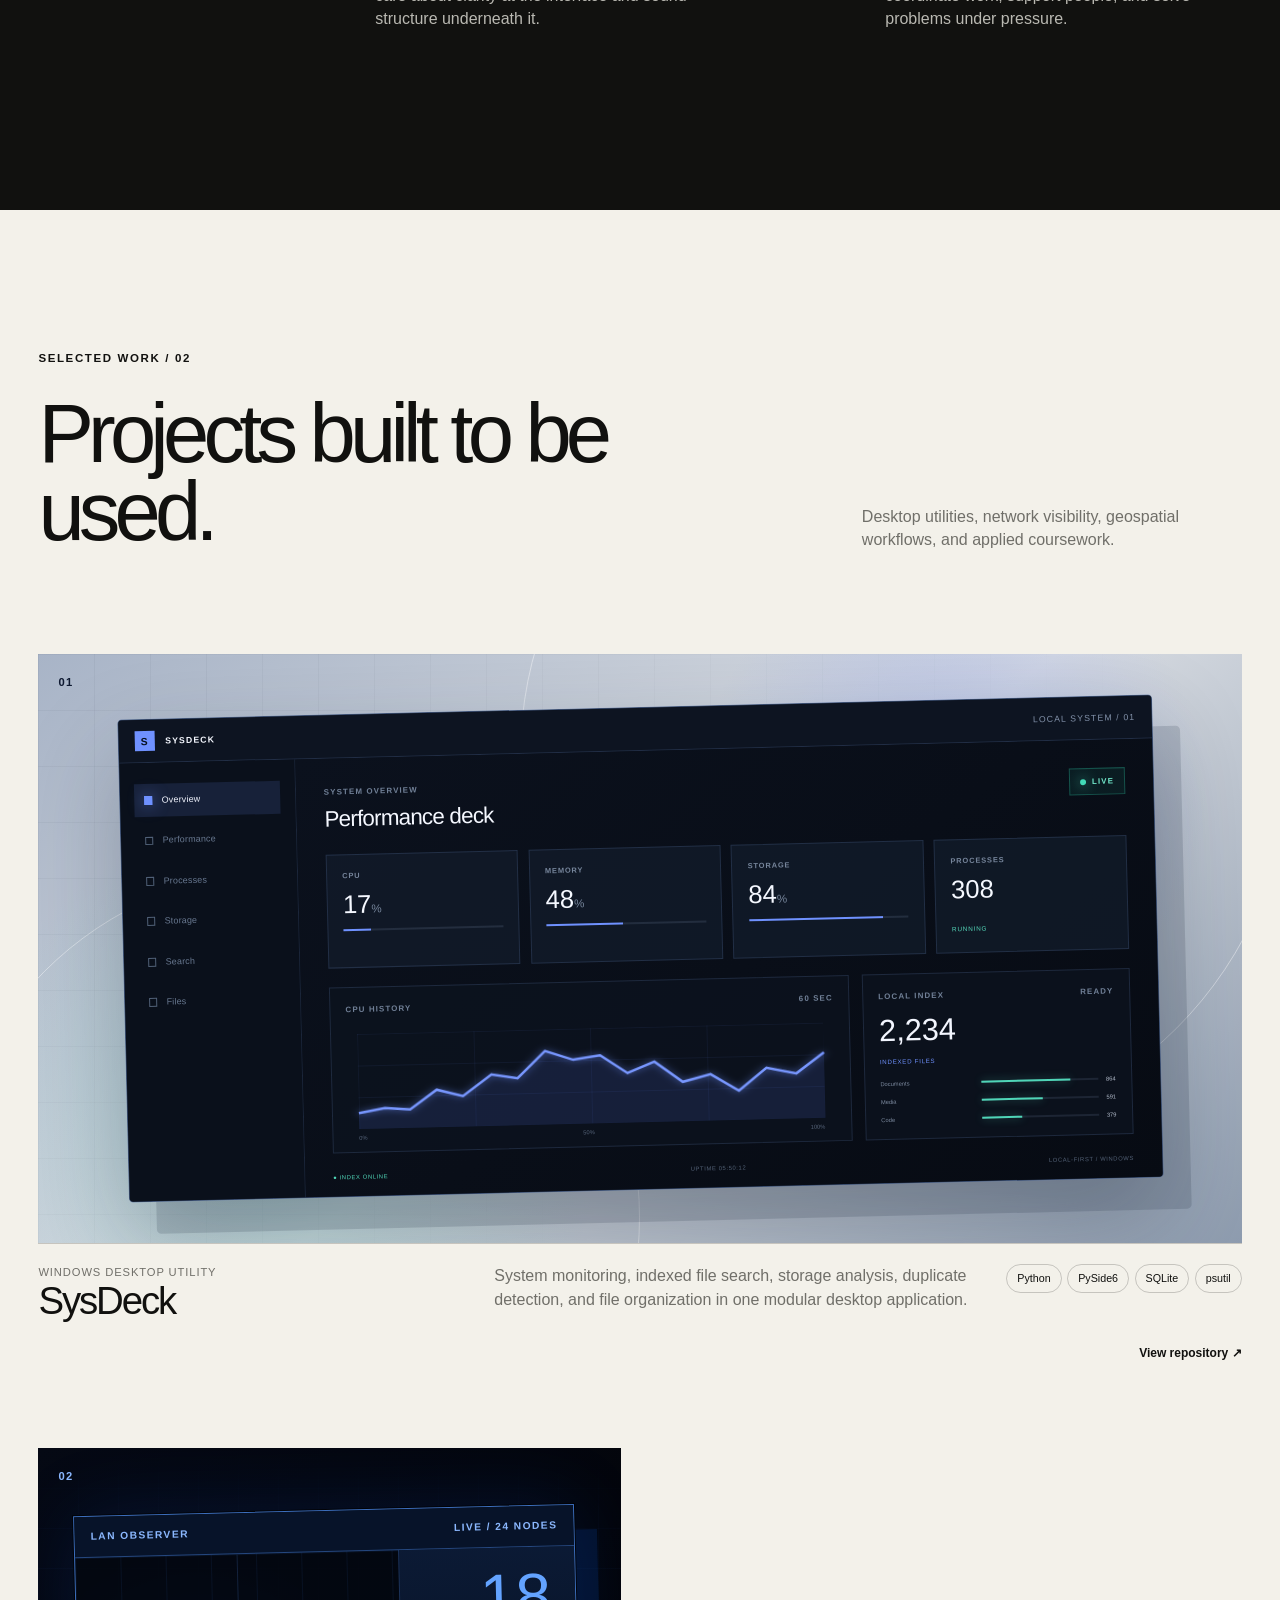
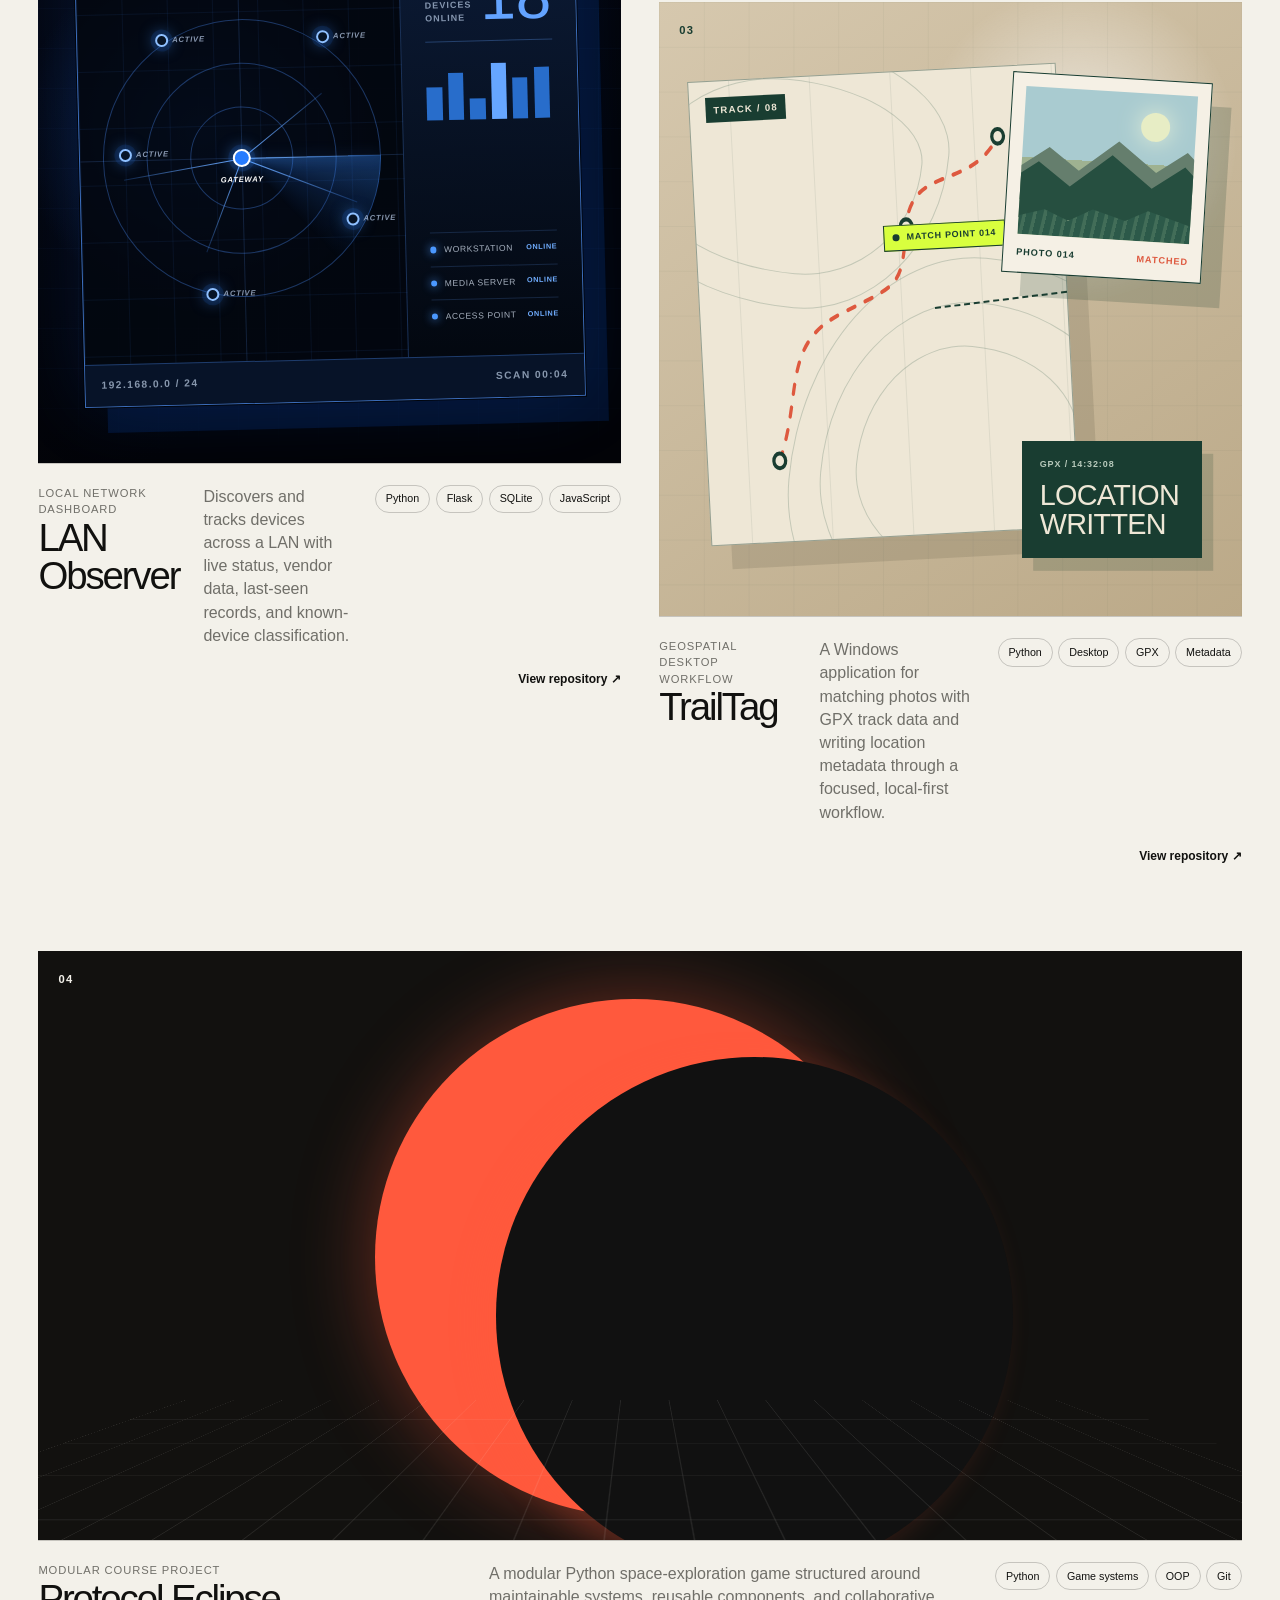
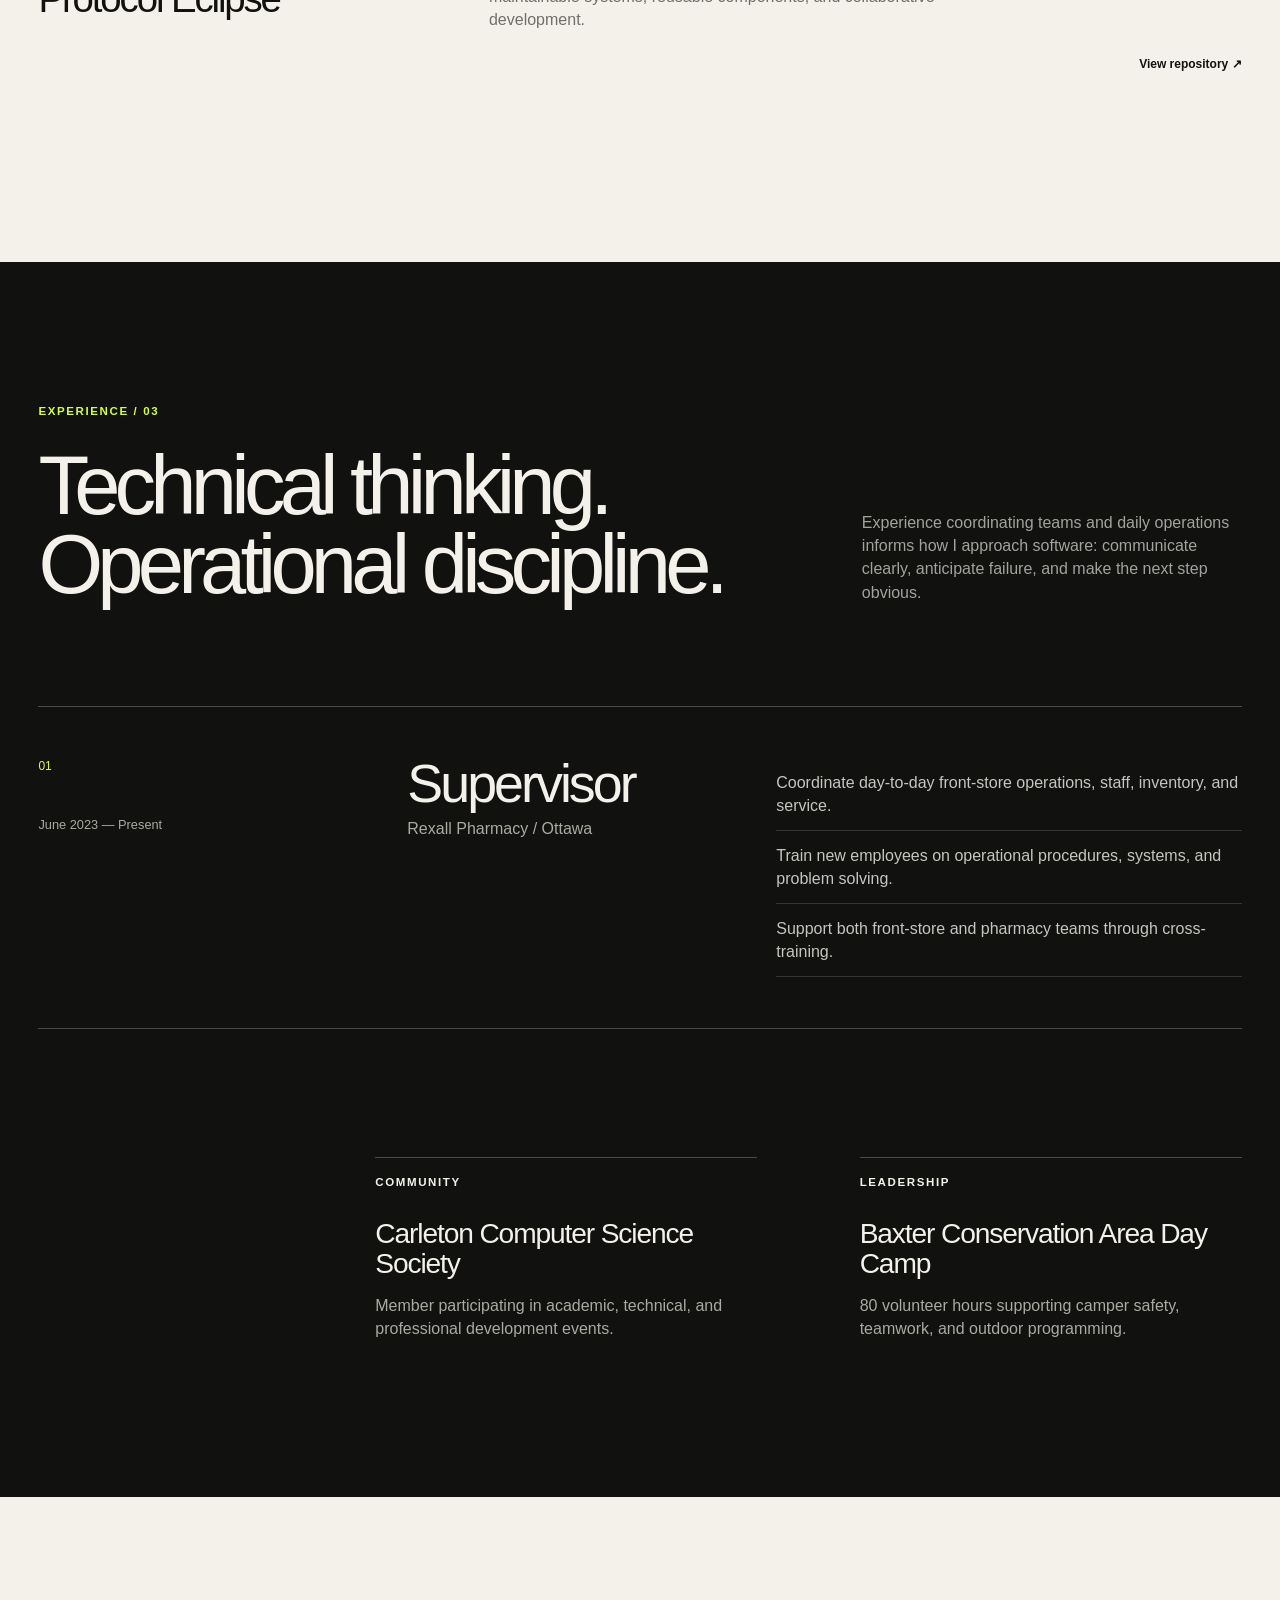
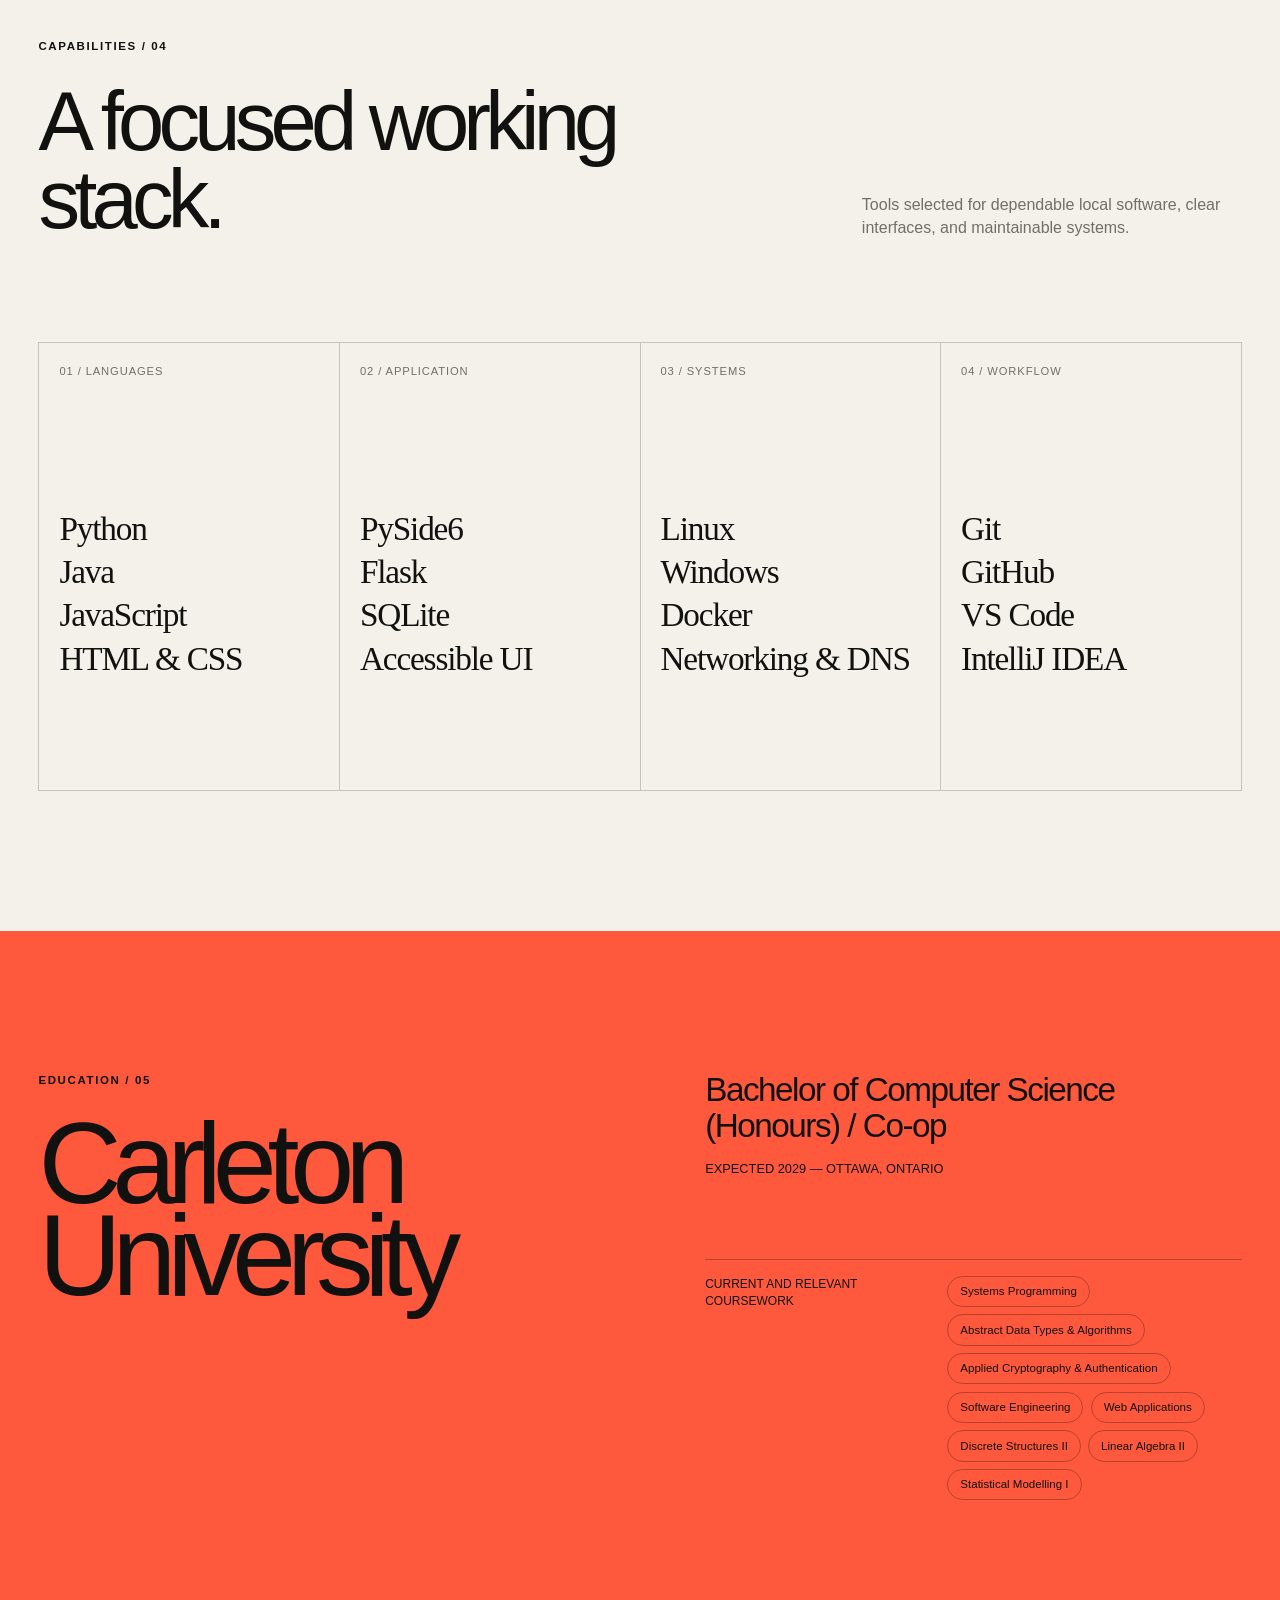
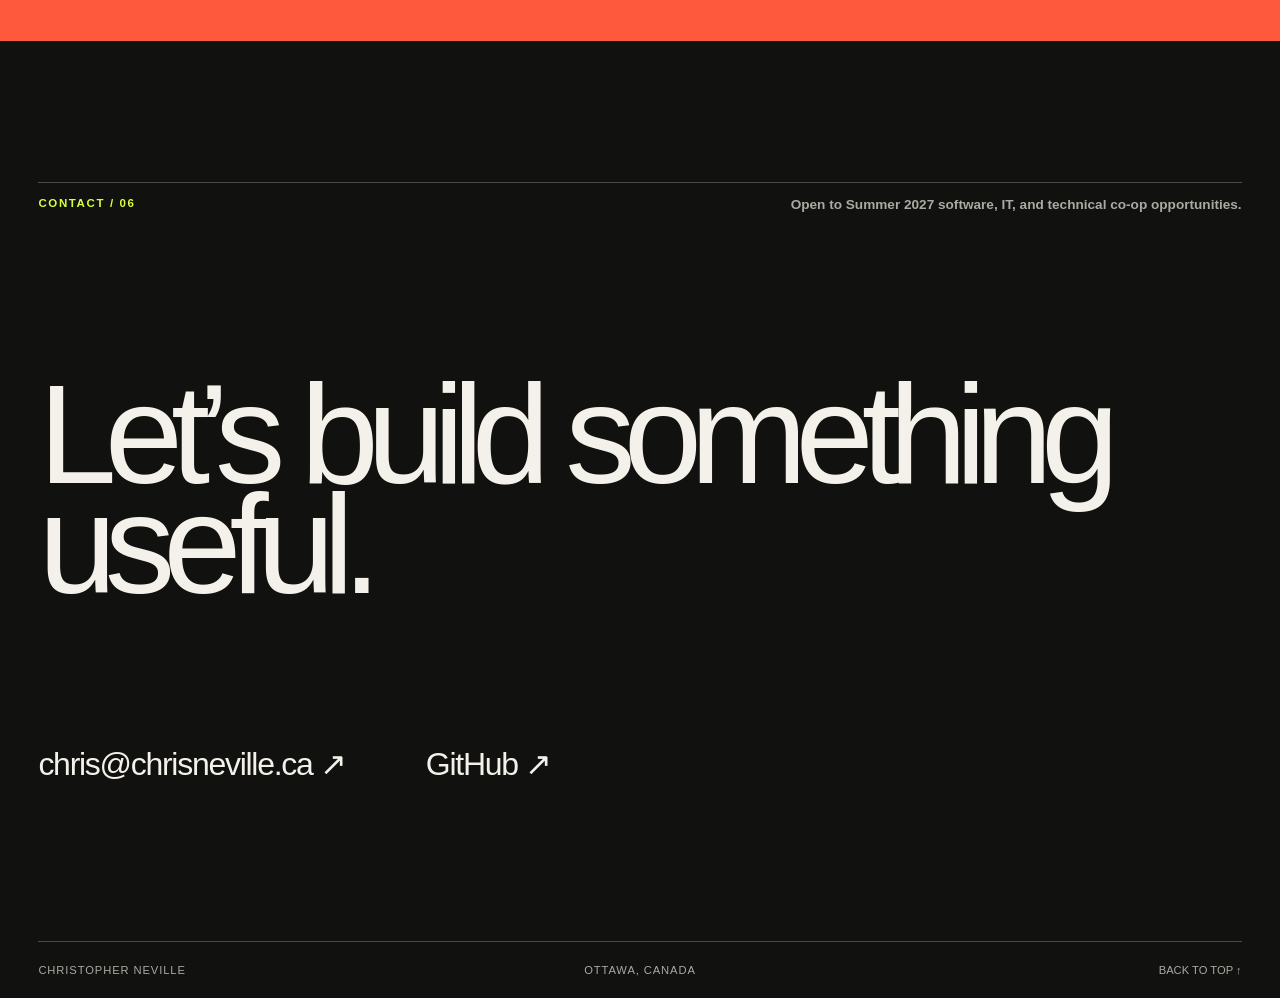
==== commit 7caaa35d: "Redesign SysDeck project artwork" ====
--- a/index.html
+++ b/index.html
@@ -20,7 +20,7 @@
     <link rel="canonical" href="https://nevchr.com/" />
     <link rel="icon" href="/assets/favicon.svg" type="image/svg+xml" />
     <link rel="manifest" href="/site.webmanifest" />
-    <link rel="stylesheet" href="/styles.css?v=radar-2" />
+    <link rel="stylesheet" href="/styles.css?v=sysdeck-2" />
     <title>Christopher Neville — Software & Systems</title>
   </head>
   <body>
@@ -102,12 +102,72 @@
             <a href="https://github.com/nevchr/SysDeck" aria-label="View SysDeck on GitHub">
               <div class="project-visual visual-sysdeck" aria-hidden="true">
                 <span class="visual-index">01</span>
+                <span class="sysdeck-orbit sysdeck-orbit-one"></span>
+                <span class="sysdeck-orbit sysdeck-orbit-two"></span>
                 <div class="sysdeck-window">
-                  <div class="sysdeck-sidebar"></div>
-                  <div class="sysdeck-panel">
-                    <span></span><span></span><span></span><span></span>
-                  </div>
-                  <div class="sysdeck-chart"></div>
+                  <div class="sysdeck-titlebar">
+                    <span class="sysdeck-mark">S</span>
+                    <strong>SYSDECK</strong>
+                    <span>LOCAL SYSTEM / 01</span>
+                  </div>
+                  <div class="sysdeck-shell">
+                    <div class="sysdeck-sidebar">
+                      <span class="is-active"><i></i>Overview</span>
+                      <span><i></i>Performance</span>
+                      <span><i></i>Processes</span>
+                      <span><i></i>Storage</span>
+                      <span><i></i>Search</span>
+                      <span><i></i>Files</span>
+                    </div>
+                    <div class="sysdeck-dashboard">
+                      <div class="sysdeck-heading">
+                        <div>
+                          <span>SYSTEM OVERVIEW</span>
+                          <strong>Performance deck</strong>
+                        </div>
+                        <span class="sysdeck-live"><i></i>LIVE</span>
+                      </div>
+                      <div class="sysdeck-metrics">
+                        <div class="sysdeck-metric">
+                          <span>CPU</span><strong>17<small>%</small></strong>
+                          <i style="--meter: 17%"></i>
+                        </div>
+                        <div class="sysdeck-metric">
+                          <span>MEMORY</span><strong>48<small>%</small></strong>
+                          <i style="--meter: 48%"></i>
+                        </div>
+                        <div class="sysdeck-metric">
+                          <span>STORAGE</span><strong>84<small>%</small></strong>
+                          <i style="--meter: 84%"></i>
+                        </div>
+                        <div class="sysdeck-metric sysdeck-processes">
+                          <span>PROCESSES</span><strong>308</strong>
+                          <small>RUNNING</small>
+                        </div>
+                      </div>
+                      <div class="sysdeck-lower">
+                        <div class="sysdeck-performance">
+                          <div class="sysdeck-section-label"><span>CPU HISTORY</span><span>60 SEC</span></div>
+                          <svg viewBox="0 0 500 150" preserveAspectRatio="none">
+                            <path class="sysdeck-area" d="M0 125 L28 118 L55 121 L84 91 L112 102 L143 69 L171 76 L201 34 L231 49 L260 43 L289 72 L318 55 L348 88 L378 77 L408 104 L438 69 L470 79 L500 47 L500 150 L0 150 Z"></path>
+                            <path class="sysdeck-line" d="M0 125 L28 118 L55 121 L84 91 L112 102 L143 69 L171 76 L201 34 L231 49 L260 43 L289 72 L318 55 L348 88 L378 77 L408 104 L438 69 L470 79 L500 47"></path>
+                          </svg>
+                          <div class="sysdeck-chart-scale"><span>0%</span><span>50%</span><span>100%</span></div>
+                        </div>
+                        <div class="sysdeck-index">
+                          <div class="sysdeck-section-label"><span>LOCAL INDEX</span><span>READY</span></div>
+                          <strong>2,234</strong>
+                          <small>INDEXED FILES</small>
+                          <div class="sysdeck-index-row"><span>Documents</span><i><b style="--index: 76%"></b></i><em>864</em></div>
+                          <div class="sysdeck-index-row"><span>Media</span><i><b style="--index: 52%"></b></i><em>591</em></div>
+                          <div class="sysdeck-index-row"><span>Code</span><i><b style="--index: 34%"></b></i><em>379</em></div>
+                        </div>
+                      </div>
+                      <div class="sysdeck-status">
+                        <span>● INDEX ONLINE</span><span>UPTIME 05:50:12</span><span>LOCAL-FIRST / WINDOWS</span>
+                      </div>
+                    </div>
+                  </div>
                 </div>
               </div>
               <div class="project-meta">
--- a/styles.css
+++ b/styles.css
@@ -197,14 +197,101 @@
 .tag-list li { padding: .34rem .62rem; border: 1px solid var(--line); border-radius: 999px; font-size: .67rem; }
 .project-cta { grid-column: 3; justify-self: end; font-size: .75rem; font-weight: 700; }
 
-.visual-sysdeck { background: #cfd1c6; }
-.sysdeck-window { position: absolute; inset: 15% 12%; overflow: hidden; border: 1px solid #111; border-radius: .5rem; background: #111; box-shadow: 1.5rem 2rem 0 rgba(17,17,15,.12); transform: rotate(-4deg); }
-.sysdeck-sidebar { position: absolute; top: 0; bottom: 0; left: 0; width: 18%; border-right: 1px solid #444; background: #1d1e1a; }
-.sysdeck-panel { position: absolute; top: 9%; right: 5%; left: 23%; display: grid; grid-template-columns: repeat(2, 1fr); gap: .7rem; }
-.sysdeck-panel span { height: clamp(3rem, 7vw, 7rem); border: 1px solid #555; background: linear-gradient(135deg, #252622, #161714); }
-.sysdeck-panel span:nth-child(1)::after,
-.sysdeck-panel span:nth-child(4)::after { display: block; width: 50%; height: .35rem; margin: 1.2rem; content: ""; background: var(--warm); }
-.sysdeck-chart { position: absolute; right: 5%; bottom: 8%; left: 23%; height: 22%; border-bottom: 1px solid #777; background: linear-gradient(165deg, transparent 47%, var(--warm) 48% 49%, transparent 50%); }
+.visual-sysdeck {
+  color: #f5f8ff;
+  background:
+    radial-gradient(circle at 76% 24%, rgba(98,127,255,.26), transparent 25%),
+    radial-gradient(circle at 20% 82%, rgba(51,220,192,.16), transparent 30%),
+    linear-gradient(142deg, #a8b4c7, #d9dde3 52%, #8e9caf);
+}
+.visual-sysdeck::before {
+  position: absolute;
+  inset: 0;
+  content: "";
+  opacity: .46;
+  background-image: linear-gradient(rgba(12,21,39,.1) 1px, transparent 1px), linear-gradient(90deg, rgba(12,21,39,.1) 1px, transparent 1px);
+  background-size: 3.5rem 3.5rem;
+  mask-image: linear-gradient(135deg, #000, transparent 68%);
+}
+.visual-sysdeck .visual-index { color: #0d1830; }
+.sysdeck-orbit { position: absolute; border: 1px solid rgba(255,255,255,.42); border-radius: 50%; }
+.sysdeck-orbit-one { top: -48%; right: -4%; width: 64%; aspect-ratio: 1; }
+.sysdeck-orbit-two { bottom: -55%; left: -8%; width: 58%; aspect-ratio: 1; }
+.sysdeck-window {
+  position: absolute;
+  z-index: 2;
+  inset: 9% 7%;
+  overflow: hidden;
+  border: 1px solid rgba(115,150,212,.48);
+  border-radius: .28rem;
+  background: #080d17;
+  box-shadow: 1.7rem 2rem 0 rgba(17,28,51,.15), 0 2.5rem 6rem rgba(16,28,48,.28);
+  transform: rotate(-1.4deg);
+}
+.sysdeck-titlebar {
+  display: grid;
+  height: 9%;
+  min-height: 2.35rem;
+  grid-template-columns: auto 1fr auto;
+  gap: .65rem;
+  align-items: center;
+  padding: 0 1rem;
+  border-bottom: 1px solid rgba(115,150,212,.2);
+  color: #8392aa;
+  background: #0d1421;
+  font-size: clamp(.45rem, .68vw, .64rem);
+  letter-spacing: .13em;
+}
+.sysdeck-titlebar strong { color: #f5f8ff; font-weight: 700; }
+.sysdeck-mark { display: grid; width: 1.25rem; aspect-ratio: 1; place-items: center; color: #07101e; background: #6f91ff; font-size: .65rem; font-weight: 900; }
+.sysdeck-shell { display: grid; height: 91%; grid-template-columns: 17% 1fr; }
+.sysdeck-sidebar {
+  display: flex;
+  flex-direction: column;
+  gap: clamp(.15rem, .65vw, .55rem);
+  padding: clamp(.8rem, 1.65vw, 1.5rem) clamp(.5rem, 1.1vw, 1rem);
+  border-right: 1px solid rgba(115,150,212,.17);
+  background: #0a101b;
+}
+.sysdeck-sidebar span { display: flex; gap: clamp(.3rem, .7vw, .65rem); align-items: center; padding: clamp(.32rem, .75vw, .65rem); color: #687890; font-size: clamp(.38rem, .7vw, .67rem); letter-spacing: .02em; }
+.sysdeck-sidebar span i { width: .55rem; height: .55rem; flex: 0 0 auto; border: 1px solid #506077; }
+.sysdeck-sidebar span.is-active { color: #f3f6ff; background: rgba(111,145,255,.13); }
+.sysdeck-sidebar span.is-active i { border-color: #6f91ff; background: #6f91ff; box-shadow: 0 0 1rem rgba(111,145,255,.7); }
+.sysdeck-dashboard { display: grid; min-width: 0; grid-template-rows: auto auto 1fr auto; gap: clamp(.65rem, 1.5vw, 1.35rem); padding: clamp(1rem, 2.2vw, 2.2rem); background: linear-gradient(145deg, #0b111d, #070b13); }
+.sysdeck-heading { display: flex; align-items: flex-start; justify-content: space-between; }
+.sysdeck-heading > div { display: grid; gap: .3rem; }
+.sysdeck-heading span,
+.sysdeck-section-label { color: #718097; font-size: clamp(.38rem, .62vw, .6rem); font-weight: 700; letter-spacing: .14em; }
+.sysdeck-heading strong { font-size: clamp(.95rem, 1.75vw, 1.65rem); font-weight: 500; letter-spacing: -.035em; }
+.sysdeck-live { display: flex; gap: .4rem; align-items: center; padding: .4rem .6rem; border: 1px solid rgba(52,218,181,.28); color: #72e8cb !important; background: rgba(52,218,181,.07); }
+.sysdeck-live i { width: .38rem; aspect-ratio: 1; border-radius: 50%; background: #42dab7; box-shadow: 0 0 .8rem #42dab7; animation: sysdeck-pulse 2s ease-in-out infinite; }
+.sysdeck-metrics { display: grid; grid-template-columns: repeat(4, 1fr); gap: clamp(.35rem, .8vw, .75rem); }
+.sysdeck-metric { position: relative; overflow: hidden; min-width: 0; padding: clamp(.55rem, 1.2vw, 1.05rem); border: 1px solid rgba(115,150,212,.18); background: rgba(19,28,43,.72); }
+.sysdeck-metric > span { display: block; margin-bottom: clamp(.3rem, .8vw, .7rem); color: #77869c; font-size: clamp(.35rem, .58vw, .55rem); font-weight: 700; letter-spacing: .12em; }
+.sysdeck-metric strong { display: block; margin-bottom: .7rem; font-size: clamp(1rem, 2vw, 1.9rem); font-weight: 500; line-height: 1; }
+.sysdeck-metric strong small { color: #77869c; font-size: .45em; }
+.sysdeck-metric > i { display: block; height: 2px; background: linear-gradient(90deg, #6f91ff var(--meter), rgba(112,130,159,.2) var(--meter)); }
+.sysdeck-processes small { color: #55d9bb; font-size: clamp(.3rem, .5vw, .5rem); letter-spacing: .12em; }
+.sysdeck-lower { display: grid; min-height: 0; grid-template-columns: 1.65fr .85fr; gap: clamp(.45rem, 1vw, .9rem); }
+.sysdeck-performance,
+.sysdeck-index { position: relative; min-width: 0; padding: clamp(.6rem, 1.2vw, 1.1rem); border: 1px solid rgba(115,150,212,.18); background: rgba(12,19,31,.76); }
+.sysdeck-section-label { display: flex; justify-content: space-between; }
+.sysdeck-performance svg { position: absolute; z-index: 2; right: 5%; bottom: 14%; left: 5%; width: 90%; height: 58%; overflow: visible; }
+.sysdeck-performance::after { position: absolute; right: 5%; bottom: 14%; left: 5%; height: 58%; content: ""; opacity: .34; background-image: linear-gradient(rgba(111,145,255,.2) 1px, transparent 1px), linear-gradient(90deg, rgba(111,145,255,.18) 1px, transparent 1px); background-size: 25% 33.33%; }
+.sysdeck-area { fill: rgba(94,127,255,.13); }
+.sysdeck-line { fill: none; stroke: #7897ff; stroke-width: 2.5; vector-effect: non-scaling-stroke; filter: drop-shadow(0 0 5px rgba(111,145,255,.65)); stroke-dasharray: 900; animation: sysdeck-draw 5.5s ease-in-out infinite alternate; }
+.sysdeck-chart-scale { position: absolute; right: 5%; bottom: 6%; left: 5%; display: flex; justify-content: space-between; color: #56647a; font-size: clamp(.28rem, .45vw, .45rem); }
+.sysdeck-index strong { display: block; margin-top: clamp(.55rem, 1.1vw, 1rem); color: #f3f6ff; font-size: clamp(1.2rem, 2.4vw, 2.25rem); font-weight: 500; line-height: 1; }
+.sysdeck-index > small { color: #6f91ff; font-size: clamp(.3rem, .48vw, .48rem); letter-spacing: .12em; }
+.sysdeck-index-row { display: grid; grid-template-columns: .8fr 1fr auto; gap: .45rem; align-items: center; margin-top: clamp(.38rem, .75vw, .7rem); color: #7e8ca1; font-size: clamp(.28rem, .45vw, .46rem); }
+.sysdeck-index-row i { display: block; height: 2px; background: rgba(112,130,159,.18); }
+.sysdeck-index-row b { display: block; width: var(--index); height: 100%; background: #4fd5b7; box-shadow: 0 0 .5rem rgba(79,213,183,.45); }
+.sysdeck-index-row em { color: #b9c2d1; font-style: normal; }
+.sysdeck-status { display: flex; justify-content: space-between; color: #536176; font-size: clamp(.28rem, .46vw, .46rem); letter-spacing: .1em; }
+.sysdeck-status span:first-child { color: #4fd5b7; }
+
+@keyframes sysdeck-pulse { 50% { opacity: .35; transform: scale(.72); } }
+@keyframes sysdeck-draw { from { stroke-dashoffset: 190; } to { stroke-dashoffset: 0; } }
 
 .visual-network {
   color: #eaf4ff;
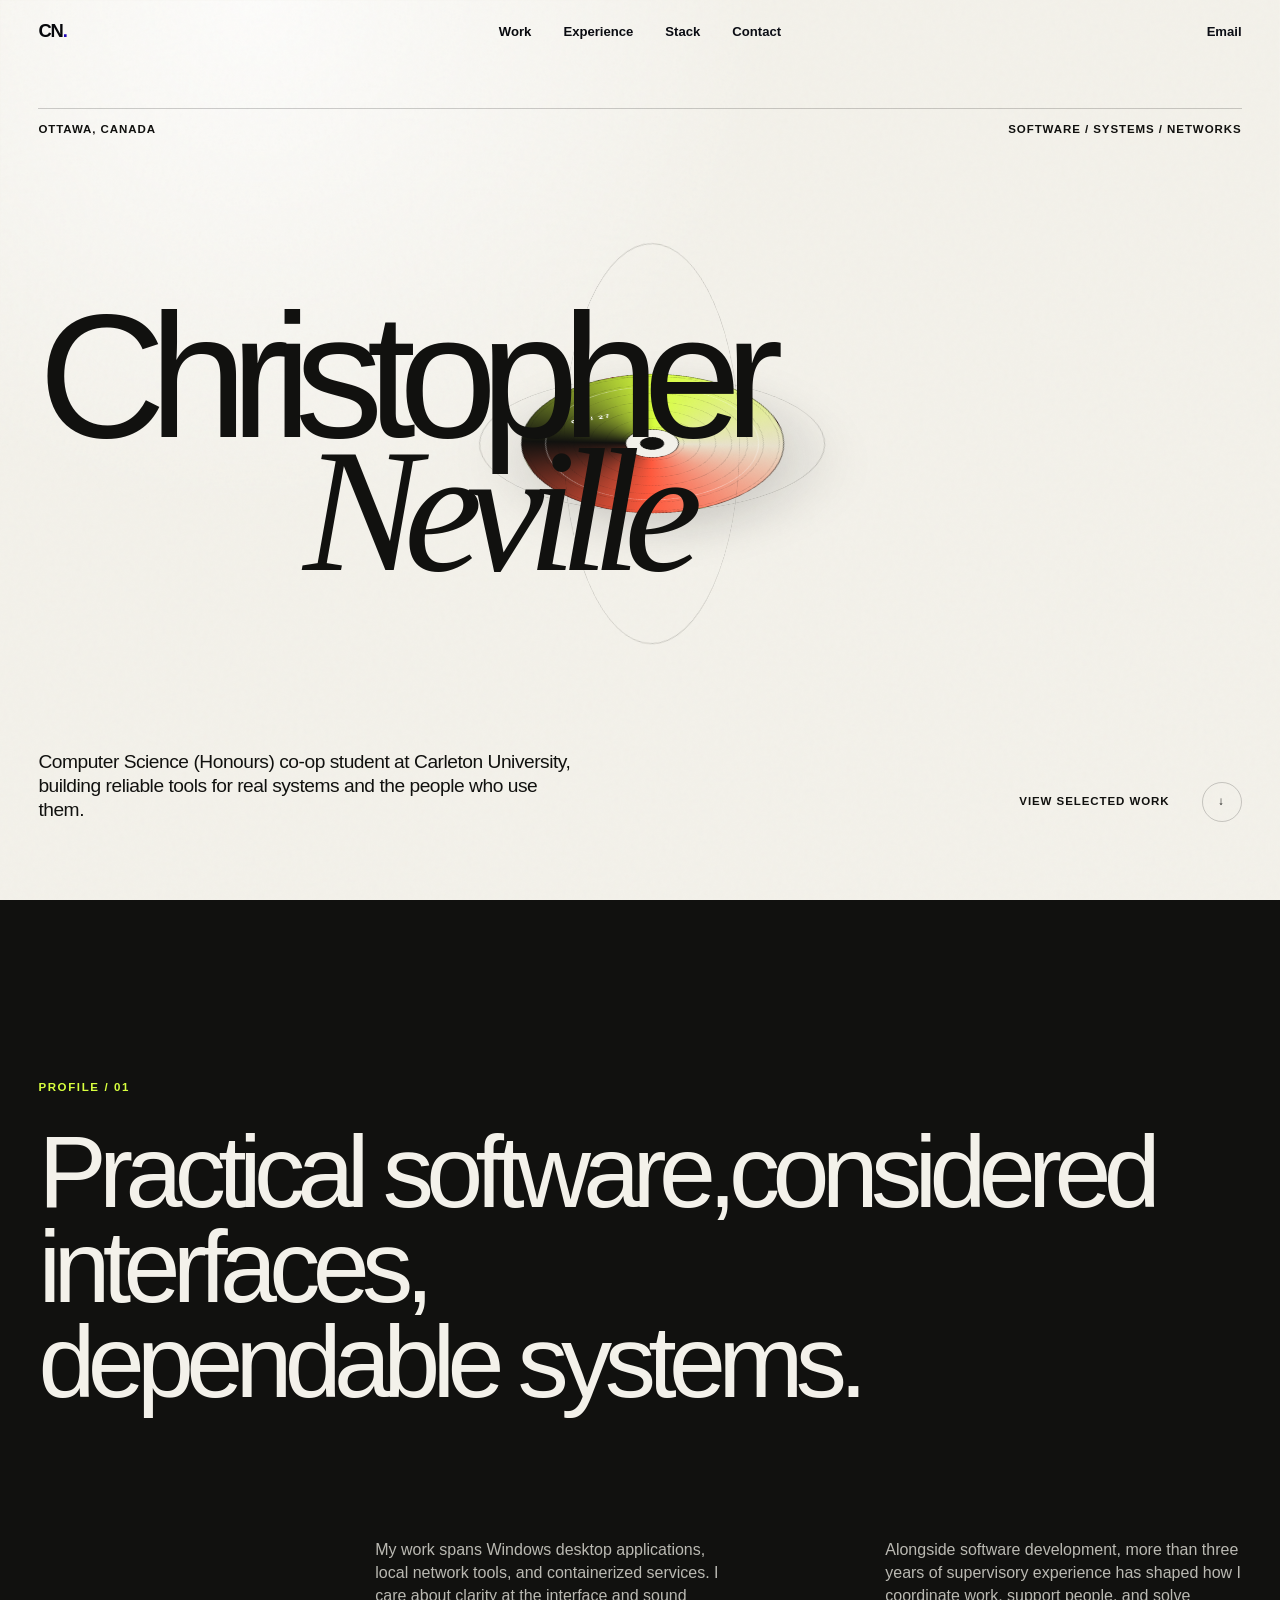
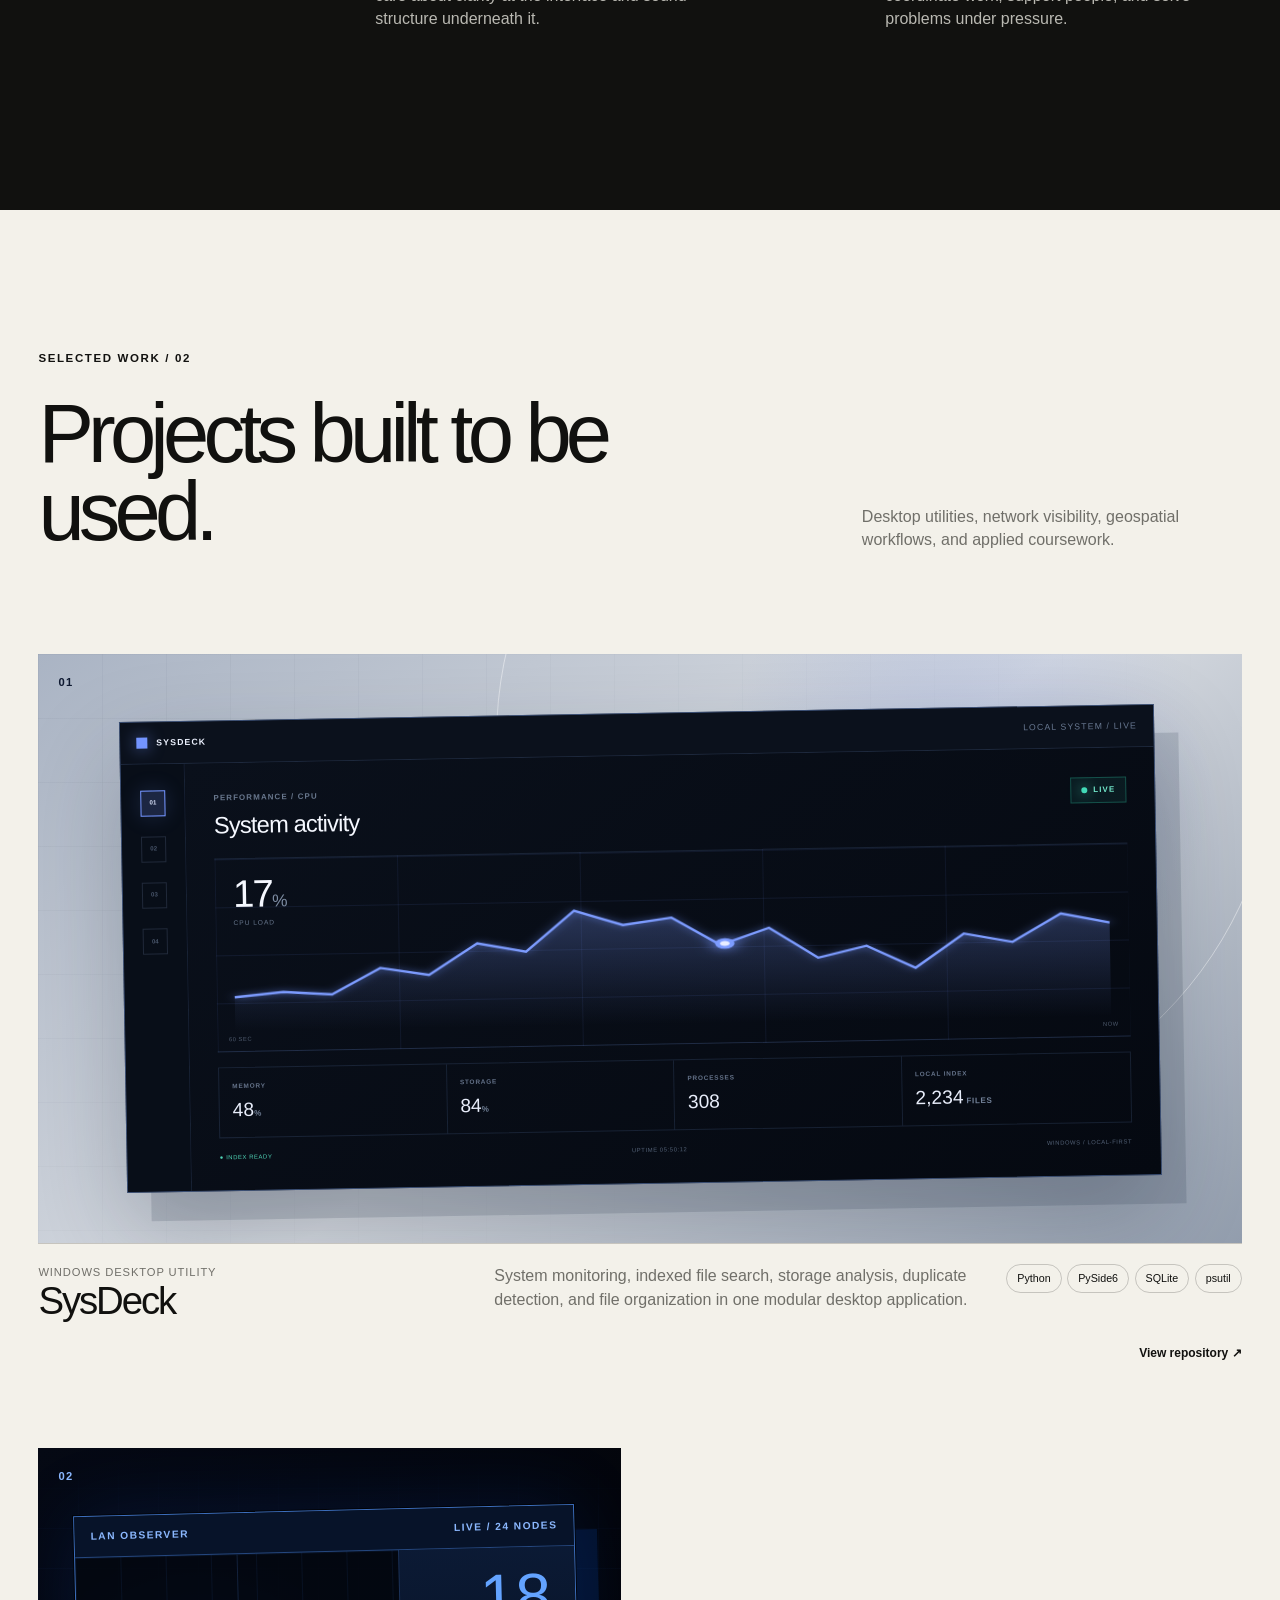
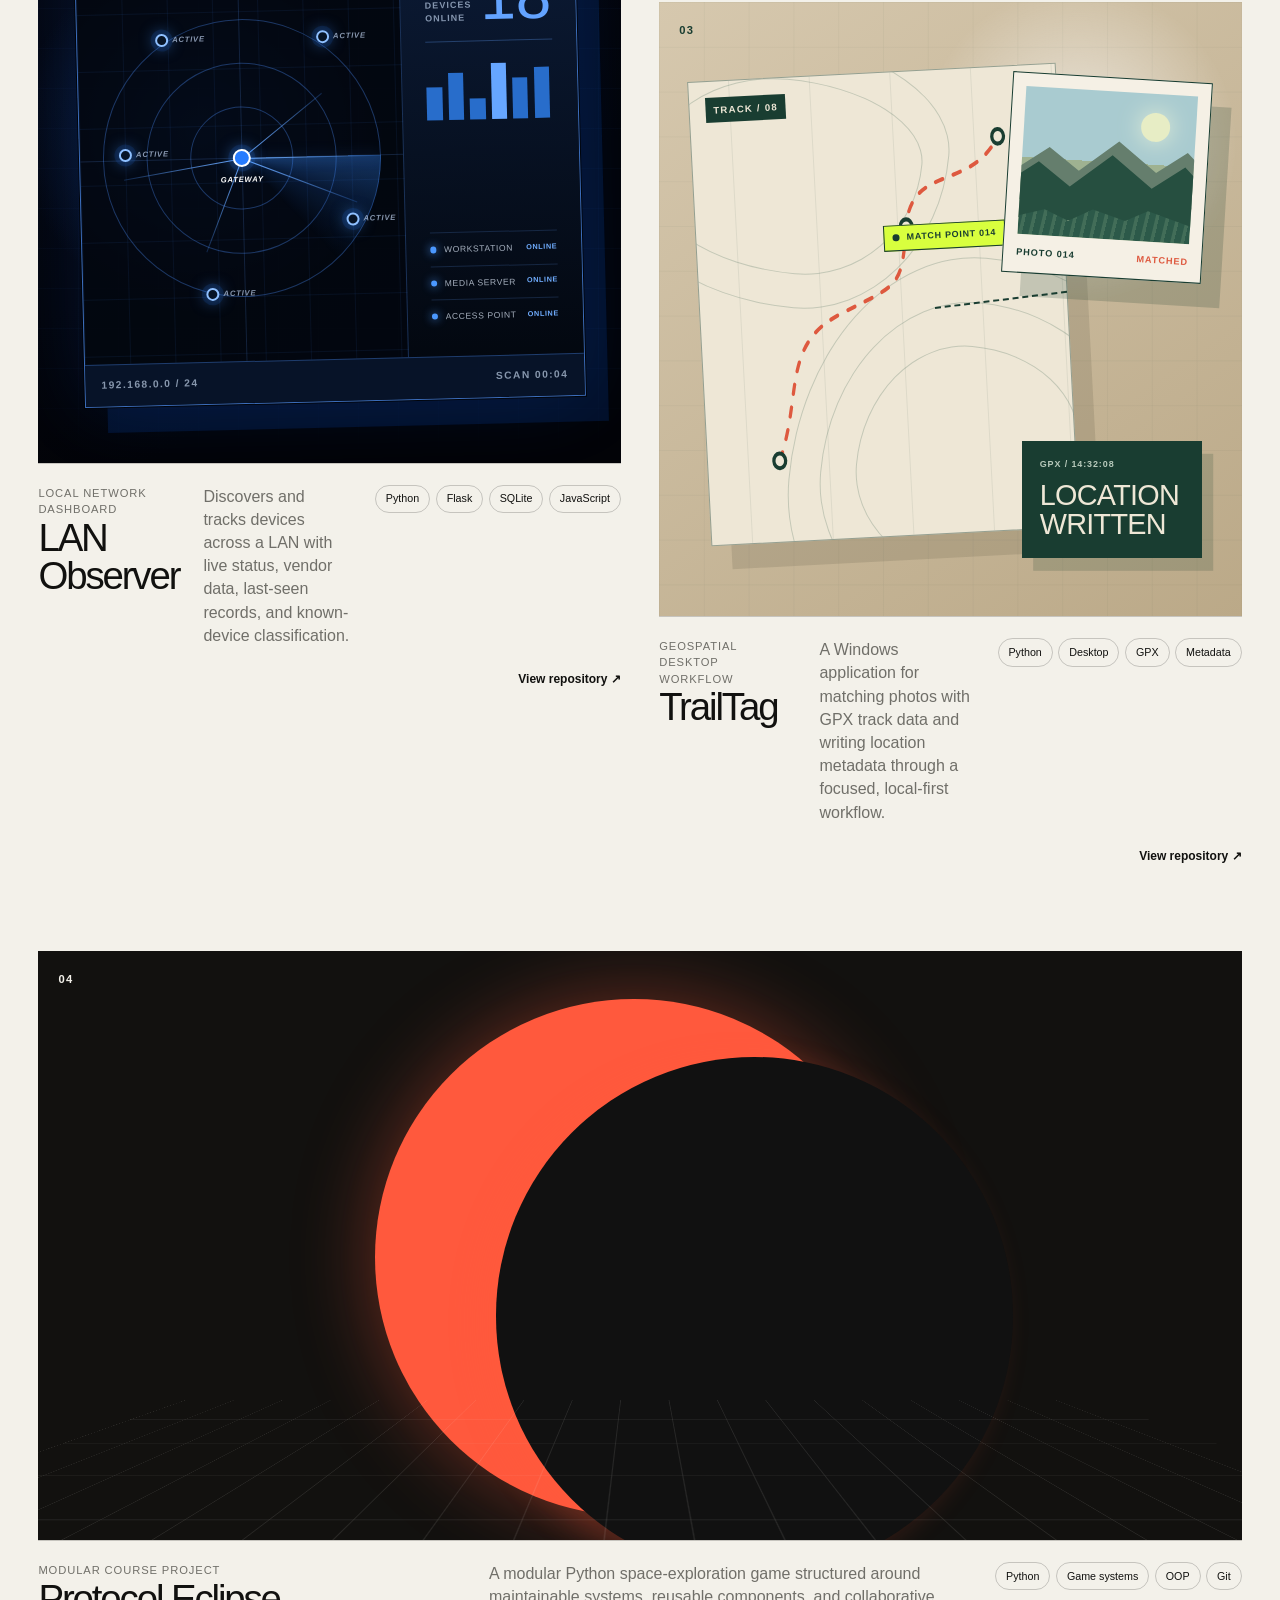
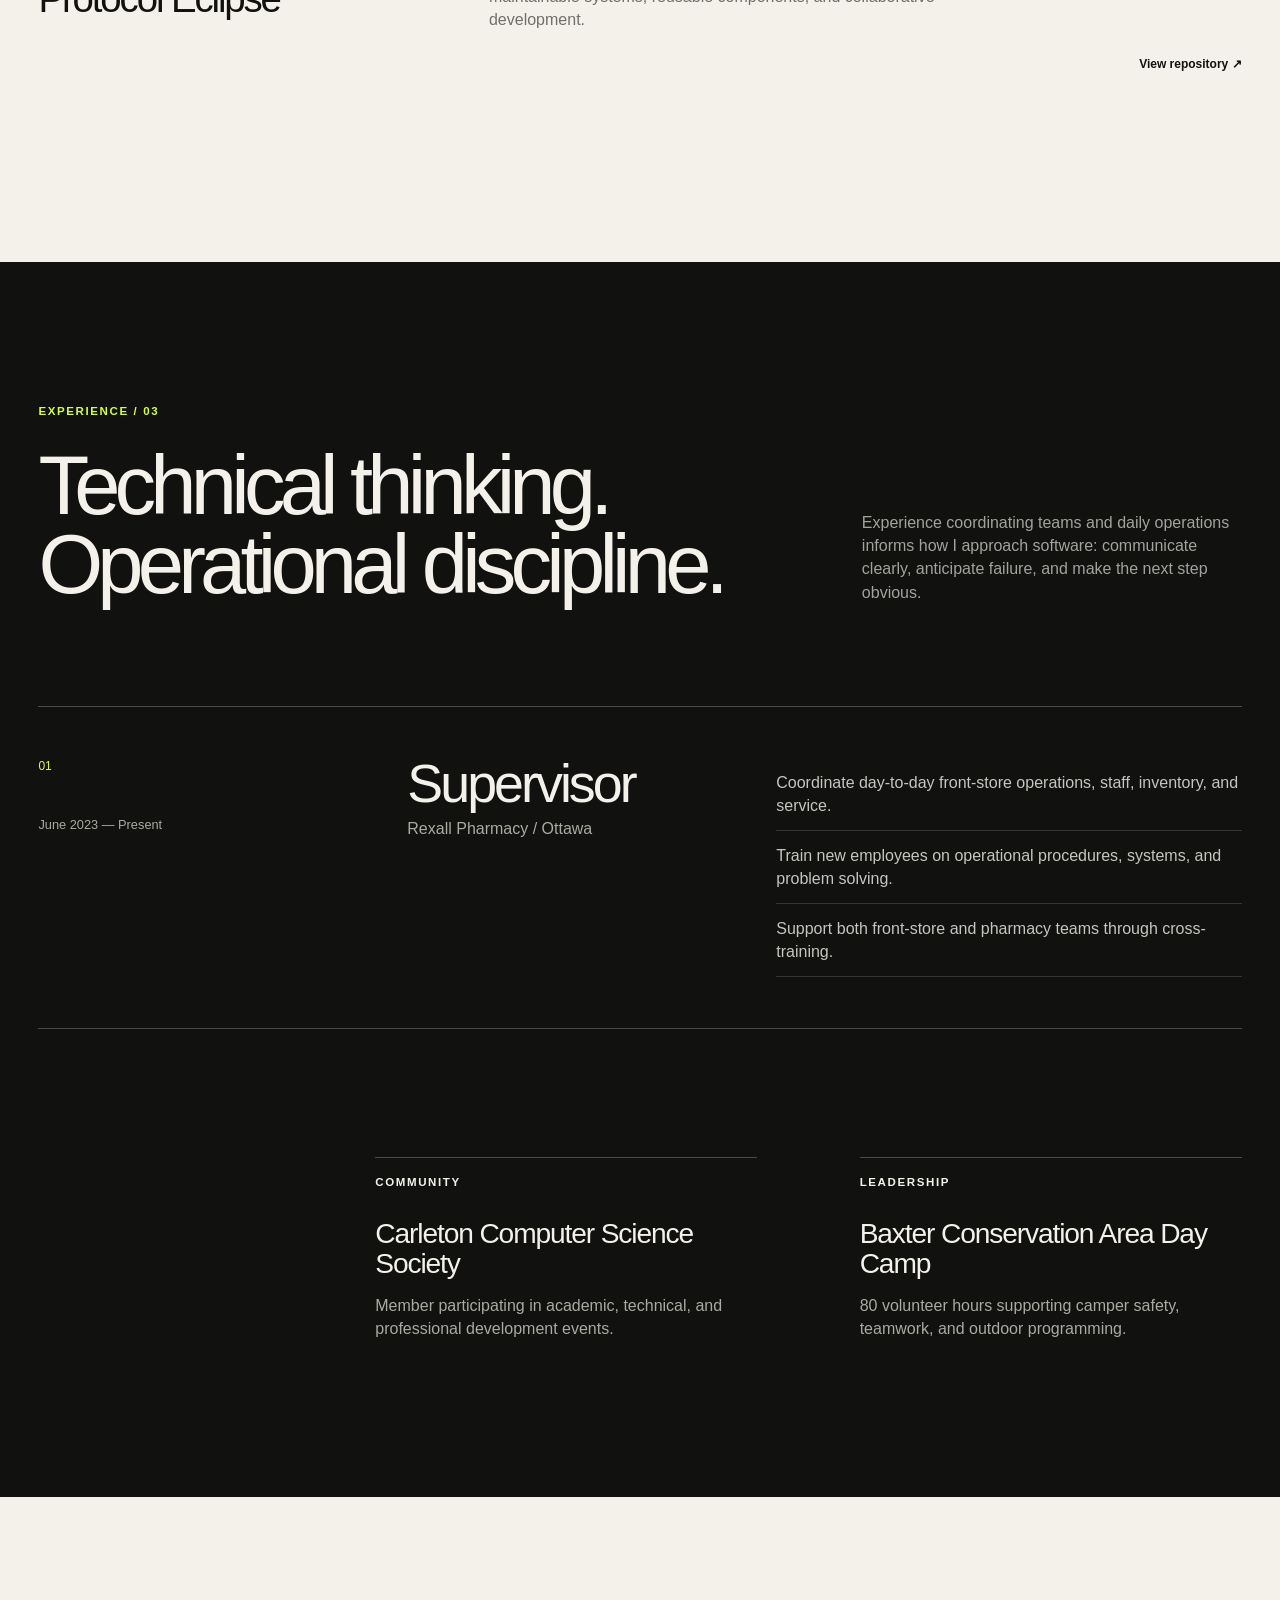
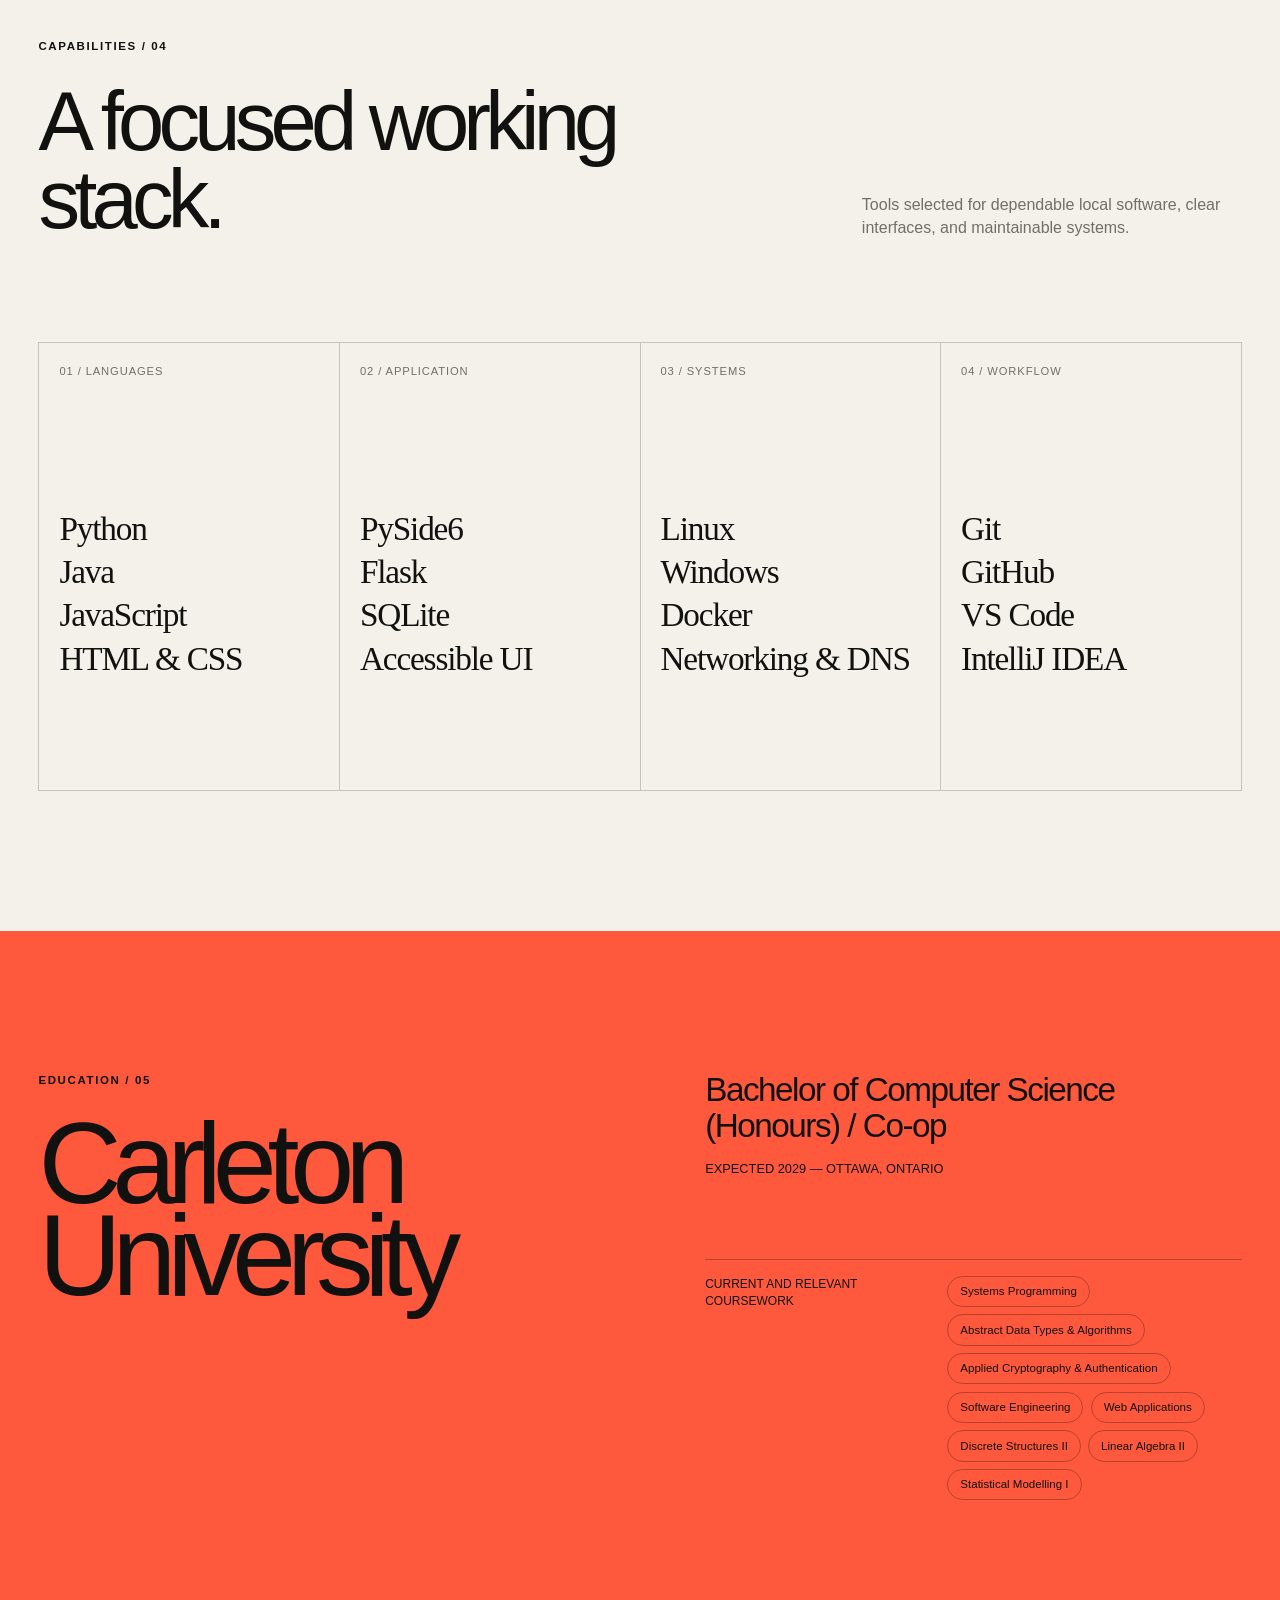
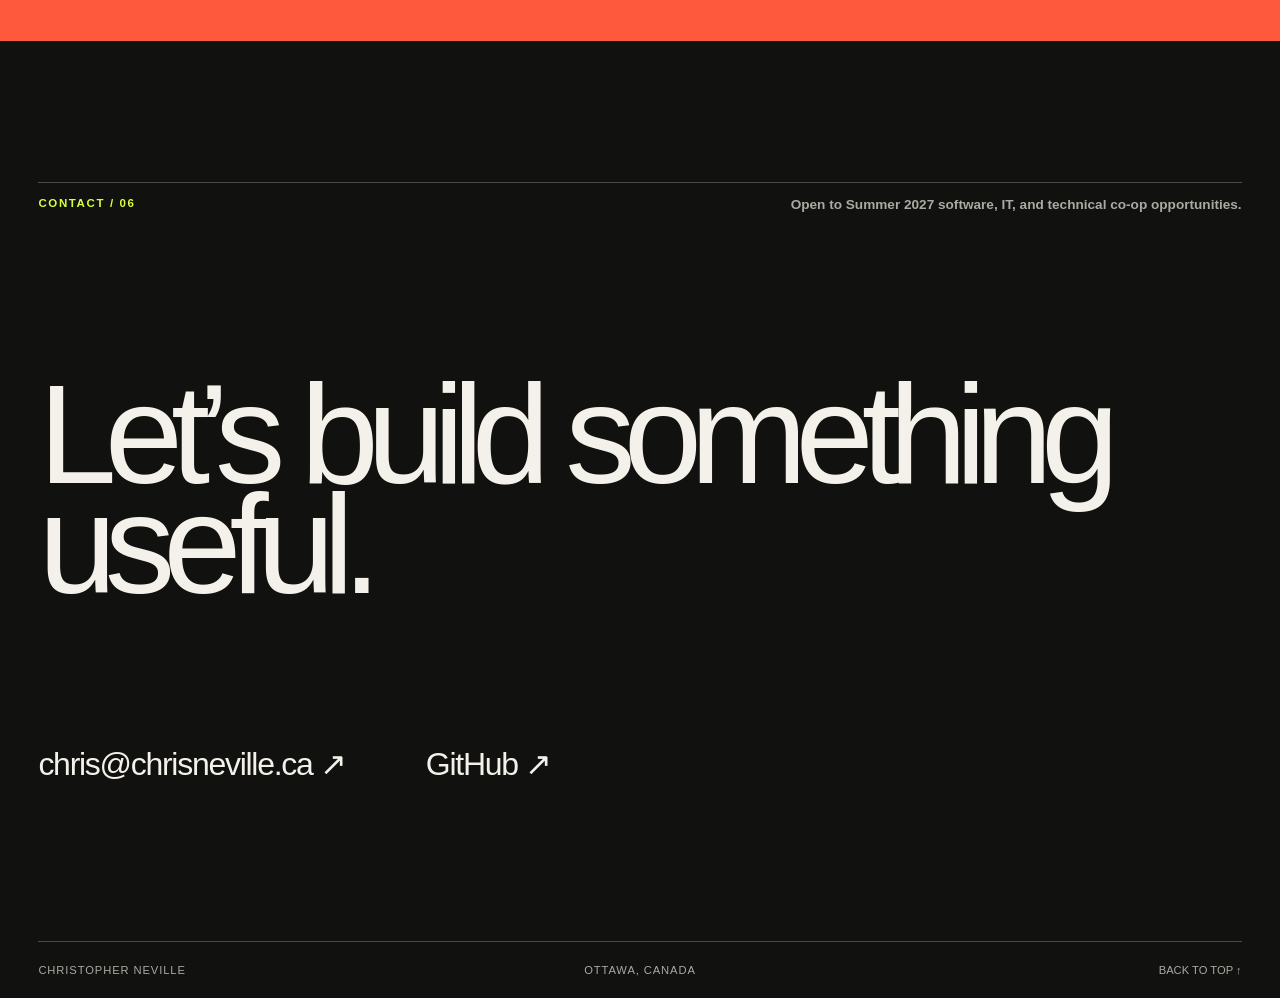
==== commit d9bca187: "Refine SysDeck artwork with animated graph" ====
--- a/index.html
+++ b/index.html
@@ -20,7 +20,7 @@
     <link rel="canonical" href="https://nevchr.com/" />
     <link rel="icon" href="/assets/favicon.svg" type="image/svg+xml" />
     <link rel="manifest" href="/site.webmanifest" />
-    <link rel="stylesheet" href="/styles.css?v=sysdeck-2" />
+    <link rel="stylesheet" href="/styles.css?v=sysdeck-3" />
     <title>Christopher Neville — Software & Systems</title>
   </head>
   <body>
@@ -102,69 +102,55 @@
             <a href="https://github.com/nevchr/SysDeck" aria-label="View SysDeck on GitHub">
               <div class="project-visual visual-sysdeck" aria-hidden="true">
                 <span class="visual-index">01</span>
-                <span class="sysdeck-orbit sysdeck-orbit-one"></span>
-                <span class="sysdeck-orbit sysdeck-orbit-two"></span>
+                <span class="sysdeck-orbit"></span>
                 <div class="sysdeck-window">
                   <div class="sysdeck-titlebar">
-                    <span class="sysdeck-mark">S</span>
-                    <strong>SYSDECK</strong>
-                    <span>LOCAL SYSTEM / 01</span>
+                    <strong><i></i>SYSDECK</strong>
+                    <span>LOCAL SYSTEM / LIVE</span>
                   </div>
                   <div class="sysdeck-shell">
                     <div class="sysdeck-sidebar">
-                      <span class="is-active"><i></i>Overview</span>
-                      <span><i></i>Performance</span>
-                      <span><i></i>Processes</span>
-                      <span><i></i>Storage</span>
-                      <span><i></i>Search</span>
-                      <span><i></i>Files</span>
+                      <span class="is-active">01</span>
+                      <span>02</span>
+                      <span>03</span>
+                      <span>04</span>
                     </div>
                     <div class="sysdeck-dashboard">
                       <div class="sysdeck-heading">
                         <div>
-                          <span>SYSTEM OVERVIEW</span>
-                          <strong>Performance deck</strong>
+                          <span>PERFORMANCE / CPU</span>
+                          <strong>System activity</strong>
                         </div>
                         <span class="sysdeck-live"><i></i>LIVE</span>
                       </div>
+                      <div class="sysdeck-performance">
+                        <div class="sysdeck-reading">
+                          <strong>17<small>%</small></strong>
+                          <span>CPU LOAD</span>
+                        </div>
+                        <svg viewBox="0 0 720 240" preserveAspectRatio="none">
+                          <defs>
+                            <linearGradient id="sysdeck-fill" x1="0" y1="0" x2="0" y2="1">
+                              <stop offset="0" stop-color="#7d9cff" stop-opacity=".28"></stop>
+                              <stop offset="1" stop-color="#7d9cff" stop-opacity="0"></stop>
+                            </linearGradient>
+                          </defs>
+                          <path class="sysdeck-area" d="M0 188 L40 181 L80 186 L120 147 L160 159 L200 112 L240 126 L280 65 L320 88 L360 78 L400 121 L440 96 L480 143 L520 126 L560 161 L600 110 L640 124 L680 82 L720 97 L720 240 L0 240 Z"></path>
+                          <path class="sysdeck-line" d="M0 188 L40 181 L80 186 L120 147 L160 159 L200 112 L240 126 L280 65 L320 88 L360 78 L400 121 L440 96 L480 143 L520 126 L560 161 L600 110 L640 124 L680 82 L720 97"></path>
+                          <circle class="sysdeck-tracer" r="6">
+                            <animateMotion dur="6s" repeatCount="indefinite" path="M0 188 L40 181 L80 186 L120 147 L160 159 L200 112 L240 126 L280 65 L320 88 L360 78 L400 121 L440 96 L480 143 L520 126 L560 161 L600 110 L640 124 L680 82 L720 97"></animateMotion>
+                          </circle>
+                        </svg>
+                        <div class="sysdeck-chart-scale"><span>60 SEC</span><span>NOW</span></div>
+                      </div>
                       <div class="sysdeck-metrics">
-                        <div class="sysdeck-metric">
-                          <span>CPU</span><strong>17<small>%</small></strong>
-                          <i style="--meter: 17%"></i>
-                        </div>
-                        <div class="sysdeck-metric">
-                          <span>MEMORY</span><strong>48<small>%</small></strong>
-                          <i style="--meter: 48%"></i>
-                        </div>
-                        <div class="sysdeck-metric">
-                          <span>STORAGE</span><strong>84<small>%</small></strong>
-                          <i style="--meter: 84%"></i>
-                        </div>
-                        <div class="sysdeck-metric sysdeck-processes">
-                          <span>PROCESSES</span><strong>308</strong>
-                          <small>RUNNING</small>
-                        </div>
-                      </div>
-                      <div class="sysdeck-lower">
-                        <div class="sysdeck-performance">
-                          <div class="sysdeck-section-label"><span>CPU HISTORY</span><span>60 SEC</span></div>
-                          <svg viewBox="0 0 500 150" preserveAspectRatio="none">
-                            <path class="sysdeck-area" d="M0 125 L28 118 L55 121 L84 91 L112 102 L143 69 L171 76 L201 34 L231 49 L260 43 L289 72 L318 55 L348 88 L378 77 L408 104 L438 69 L470 79 L500 47 L500 150 L0 150 Z"></path>
-                            <path class="sysdeck-line" d="M0 125 L28 118 L55 121 L84 91 L112 102 L143 69 L171 76 L201 34 L231 49 L260 43 L289 72 L318 55 L348 88 L378 77 L408 104 L438 69 L470 79 L500 47"></path>
-                          </svg>
-                          <div class="sysdeck-chart-scale"><span>0%</span><span>50%</span><span>100%</span></div>
-                        </div>
-                        <div class="sysdeck-index">
-                          <div class="sysdeck-section-label"><span>LOCAL INDEX</span><span>READY</span></div>
-                          <strong>2,234</strong>
-                          <small>INDEXED FILES</small>
-                          <div class="sysdeck-index-row"><span>Documents</span><i><b style="--index: 76%"></b></i><em>864</em></div>
-                          <div class="sysdeck-index-row"><span>Media</span><i><b style="--index: 52%"></b></i><em>591</em></div>
-                          <div class="sysdeck-index-row"><span>Code</span><i><b style="--index: 34%"></b></i><em>379</em></div>
-                        </div>
+                        <div><span>MEMORY</span><strong>48<small>%</small></strong></div>
+                        <div><span>STORAGE</span><strong>84<small>%</small></strong></div>
+                        <div><span>PROCESSES</span><strong>308</strong></div>
+                        <div><span>LOCAL INDEX</span><strong>2,234<small> FILES</small></strong></div>
                       </div>
                       <div class="sysdeck-status">
-                        <span>● INDEX ONLINE</span><span>UPTIME 05:50:12</span><span>LOCAL-FIRST / WINDOWS</span>
+                        <span>● INDEX READY</span><span>UPTIME 05:50:12</span><span>WINDOWS / LOCAL-FIRST</span>
                       </div>
                     </div>
                   </div>
--- a/styles.css
+++ b/styles.css
@@ -200,93 +200,81 @@
 .visual-sysdeck {
   color: #f5f8ff;
   background:
-    radial-gradient(circle at 76% 24%, rgba(98,127,255,.26), transparent 25%),
-    radial-gradient(circle at 20% 82%, rgba(51,220,192,.16), transparent 30%),
-    linear-gradient(142deg, #a8b4c7, #d9dde3 52%, #8e9caf);
+    radial-gradient(circle at 77% 22%, rgba(100,129,223,.24), transparent 24%),
+    linear-gradient(142deg, #aab4c4, #d8dce2 52%, #939eae);
 }
 .visual-sysdeck::before {
   position: absolute;
   inset: 0;
   content: "";
-  opacity: .46;
-  background-image: linear-gradient(rgba(12,21,39,.1) 1px, transparent 1px), linear-gradient(90deg, rgba(12,21,39,.1) 1px, transparent 1px);
-  background-size: 3.5rem 3.5rem;
-  mask-image: linear-gradient(135deg, #000, transparent 68%);
+  opacity: .34;
+  background-image: linear-gradient(rgba(12,21,39,.11) 1px, transparent 1px), linear-gradient(90deg, rgba(12,21,39,.11) 1px, transparent 1px);
+  background-size: 4rem 4rem;
+  mask-image: linear-gradient(135deg, #000, transparent 72%);
 }
 .visual-sysdeck .visual-index { color: #0d1830; }
-.sysdeck-orbit { position: absolute; border: 1px solid rgba(255,255,255,.42); border-radius: 50%; }
-.sysdeck-orbit-one { top: -48%; right: -4%; width: 64%; aspect-ratio: 1; }
-.sysdeck-orbit-two { bottom: -55%; left: -8%; width: 58%; aspect-ratio: 1; }
+.sysdeck-orbit { position: absolute; top: -52%; right: -3%; width: 65%; aspect-ratio: 1; border: 1px solid rgba(255,255,255,.45); border-radius: 50%; }
 .sysdeck-window {
   position: absolute;
   z-index: 2;
-  inset: 9% 7%;
+  inset: 10% 7%;
+  display: grid;
   overflow: hidden;
-  border: 1px solid rgba(115,150,212,.48);
-  border-radius: .28rem;
-  background: #080d17;
-  box-shadow: 1.7rem 2rem 0 rgba(17,28,51,.15), 0 2.5rem 6rem rgba(16,28,48,.28);
-  transform: rotate(-1.4deg);
+  grid-template-rows: auto 1fr;
+  border: 1px solid rgba(111,146,211,.5);
+  background: #060a12;
+  box-shadow: 1.5rem 1.8rem 0 rgba(17,28,51,.14), 0 2.5rem 6rem rgba(16,28,48,.26);
+  transform: rotate(-1deg);
 }
 .sysdeck-titlebar {
-  display: grid;
-  height: 9%;
-  min-height: 2.35rem;
-  grid-template-columns: auto 1fr auto;
-  gap: .65rem;
+  display: flex;
+  min-height: 2.65rem;
   align-items: center;
+  justify-content: space-between;
   padding: 0 1rem;
-  border-bottom: 1px solid rgba(115,150,212,.2);
-  color: #8392aa;
-  background: #0d1421;
+  border-bottom: 1px solid rgba(115,150,212,.18);
+  color: #697992;
+  background: #0b111c;
   font-size: clamp(.45rem, .68vw, .64rem);
   letter-spacing: .13em;
 }
-.sysdeck-titlebar strong { color: #f5f8ff; font-weight: 700; }
-.sysdeck-mark { display: grid; width: 1.25rem; aspect-ratio: 1; place-items: center; color: #07101e; background: #6f91ff; font-size: .65rem; font-weight: 900; }
-.sysdeck-shell { display: grid; height: 91%; grid-template-columns: 17% 1fr; }
+.sysdeck-titlebar strong { display: flex; gap: .55rem; align-items: center; color: #edf2ff; font-weight: 700; }
+.sysdeck-titlebar strong i { width: .7rem; aspect-ratio: 1; background: #7394ff; box-shadow: 0 0 1rem rgba(115,148,255,.62); }
+.sysdeck-shell { display: grid; min-height: 0; grid-template-columns: clamp(2.35rem, 5vw, 4.5rem) 1fr; }
 .sysdeck-sidebar {
   display: flex;
   flex-direction: column;
-  gap: clamp(.15rem, .65vw, .55rem);
-  padding: clamp(.8rem, 1.65vw, 1.5rem) clamp(.5rem, 1.1vw, 1rem);
-  border-right: 1px solid rgba(115,150,212,.17);
-  background: #0a101b;
-}
-.sysdeck-sidebar span { display: flex; gap: clamp(.3rem, .7vw, .65rem); align-items: center; padding: clamp(.32rem, .75vw, .65rem); color: #687890; font-size: clamp(.38rem, .7vw, .67rem); letter-spacing: .02em; }
-.sysdeck-sidebar span i { width: .55rem; height: .55rem; flex: 0 0 auto; border: 1px solid #506077; }
-.sysdeck-sidebar span.is-active { color: #f3f6ff; background: rgba(111,145,255,.13); }
-.sysdeck-sidebar span.is-active i { border-color: #6f91ff; background: #6f91ff; box-shadow: 0 0 1rem rgba(111,145,255,.7); }
-.sysdeck-dashboard { display: grid; min-width: 0; grid-template-rows: auto auto 1fr auto; gap: clamp(.65rem, 1.5vw, 1.35rem); padding: clamp(1rem, 2.2vw, 2.2rem); background: linear-gradient(145deg, #0b111d, #070b13); }
+  gap: clamp(.75rem, 1.6vw, 1.45rem);
+  align-items: center;
+  padding-top: clamp(1rem, 2vw, 2rem);
+  border-right: 1px solid rgba(115,150,212,.15);
+  background: #080e18;
+}
+.sysdeck-sidebar span { display: grid; width: clamp(1.25rem, 2vw, 1.8rem); aspect-ratio: 1; place-items: center; border: 1px solid rgba(112,132,167,.23); color: #48556a; font-size: clamp(.3rem, .48vw, .46rem); font-weight: 700; }
+.sysdeck-sidebar span.is-active { border-color: #7394ff; color: #dfe7ff; background: rgba(115,148,255,.18); box-shadow: 0 0 1.3rem rgba(115,148,255,.18); }
+.sysdeck-dashboard { display: grid; min-width: 0; min-height: 0; grid-template-rows: auto 1fr auto auto; gap: clamp(.55rem, 1.2vw, 1rem); padding: clamp(1rem, 2.2vw, 2rem); background: linear-gradient(145deg, #0a101b, #050911); }
 .sysdeck-heading { display: flex; align-items: flex-start; justify-content: space-between; }
 .sysdeck-heading > div { display: grid; gap: .3rem; }
-.sysdeck-heading span,
-.sysdeck-section-label { color: #718097; font-size: clamp(.38rem, .62vw, .6rem); font-weight: 700; letter-spacing: .14em; }
-.sysdeck-heading strong { font-size: clamp(.95rem, 1.75vw, 1.65rem); font-weight: 500; letter-spacing: -.035em; }
+.sysdeck-heading span { color: #68778d; font-size: clamp(.38rem, .62vw, .6rem); font-weight: 700; letter-spacing: .14em; }
+.sysdeck-heading strong { font-size: clamp(1rem, 1.85vw, 1.75rem); font-weight: 500; letter-spacing: -.035em; }
 .sysdeck-live { display: flex; gap: .4rem; align-items: center; padding: .4rem .6rem; border: 1px solid rgba(52,218,181,.28); color: #72e8cb !important; background: rgba(52,218,181,.07); }
 .sysdeck-live i { width: .38rem; aspect-ratio: 1; border-radius: 50%; background: #42dab7; box-shadow: 0 0 .8rem #42dab7; animation: sysdeck-pulse 2s ease-in-out infinite; }
-.sysdeck-metrics { display: grid; grid-template-columns: repeat(4, 1fr); gap: clamp(.35rem, .8vw, .75rem); }
-.sysdeck-metric { position: relative; overflow: hidden; min-width: 0; padding: clamp(.55rem, 1.2vw, 1.05rem); border: 1px solid rgba(115,150,212,.18); background: rgba(19,28,43,.72); }
-.sysdeck-metric > span { display: block; margin-bottom: clamp(.3rem, .8vw, .7rem); color: #77869c; font-size: clamp(.35rem, .58vw, .55rem); font-weight: 700; letter-spacing: .12em; }
-.sysdeck-metric strong { display: block; margin-bottom: .7rem; font-size: clamp(1rem, 2vw, 1.9rem); font-weight: 500; line-height: 1; }
-.sysdeck-metric strong small { color: #77869c; font-size: .45em; }
-.sysdeck-metric > i { display: block; height: 2px; background: linear-gradient(90deg, #6f91ff var(--meter), rgba(112,130,159,.2) var(--meter)); }
-.sysdeck-processes small { color: #55d9bb; font-size: clamp(.3rem, .5vw, .5rem); letter-spacing: .12em; }
-.sysdeck-lower { display: grid; min-height: 0; grid-template-columns: 1.65fr .85fr; gap: clamp(.45rem, 1vw, .9rem); }
-.sysdeck-performance,
-.sysdeck-index { position: relative; min-width: 0; padding: clamp(.6rem, 1.2vw, 1.1rem); border: 1px solid rgba(115,150,212,.18); background: rgba(12,19,31,.76); }
-.sysdeck-section-label { display: flex; justify-content: space-between; }
-.sysdeck-performance svg { position: absolute; z-index: 2; right: 5%; bottom: 14%; left: 5%; width: 90%; height: 58%; overflow: visible; }
-.sysdeck-performance::after { position: absolute; right: 5%; bottom: 14%; left: 5%; height: 58%; content: ""; opacity: .34; background-image: linear-gradient(rgba(111,145,255,.2) 1px, transparent 1px), linear-gradient(90deg, rgba(111,145,255,.18) 1px, transparent 1px); background-size: 25% 33.33%; }
-.sysdeck-area { fill: rgba(94,127,255,.13); }
-.sysdeck-line { fill: none; stroke: #7897ff; stroke-width: 2.5; vector-effect: non-scaling-stroke; filter: drop-shadow(0 0 5px rgba(111,145,255,.65)); stroke-dasharray: 900; animation: sysdeck-draw 5.5s ease-in-out infinite alternate; }
-.sysdeck-chart-scale { position: absolute; right: 5%; bottom: 6%; left: 5%; display: flex; justify-content: space-between; color: #56647a; font-size: clamp(.28rem, .45vw, .45rem); }
-.sysdeck-index strong { display: block; margin-top: clamp(.55rem, 1.1vw, 1rem); color: #f3f6ff; font-size: clamp(1.2rem, 2.4vw, 2.25rem); font-weight: 500; line-height: 1; }
-.sysdeck-index > small { color: #6f91ff; font-size: clamp(.3rem, .48vw, .48rem); letter-spacing: .12em; }
-.sysdeck-index-row { display: grid; grid-template-columns: .8fr 1fr auto; gap: .45rem; align-items: center; margin-top: clamp(.38rem, .75vw, .7rem); color: #7e8ca1; font-size: clamp(.28rem, .45vw, .46rem); }
-.sysdeck-index-row i { display: block; height: 2px; background: rgba(112,130,159,.18); }
-.sysdeck-index-row b { display: block; width: var(--index); height: 100%; background: #4fd5b7; box-shadow: 0 0 .5rem rgba(79,213,183,.45); }
-.sysdeck-index-row em { color: #b9c2d1; font-style: normal; }
+.sysdeck-performance { position: relative; min-height: 0; overflow: hidden; border-block: 1px solid rgba(115,150,212,.16); background-image: linear-gradient(rgba(111,145,255,.09) 1px, transparent 1px), linear-gradient(90deg, rgba(111,145,255,.08) 1px, transparent 1px); background-size: 20% 25%; }
+.sysdeck-reading { position: absolute; z-index: 3; top: clamp(.65rem, 1.3vw, 1.2rem); left: clamp(.7rem, 1.4vw, 1.3rem); display: grid; }
+.sysdeck-reading strong { font-size: clamp(1.45rem, 3vw, 2.9rem); font-weight: 500; letter-spacing: -.05em; line-height: 1; }
+.sysdeck-reading strong small { color: #7d8ca2; font-size: .45em; }
+.sysdeck-reading span { margin-top: .25rem; color: #68778d; font-size: clamp(.32rem, .52vw, .5rem); letter-spacing: .14em; }
+.sysdeck-performance svg { position: absolute; z-index: 2; inset: 8% 2% 10%; width: 96%; height: 82%; overflow: visible; }
+.sysdeck-area { fill: url(#sysdeck-fill); }
+.sysdeck-line { fill: none; stroke: #7d9cff; stroke-width: 2.4; vector-effect: non-scaling-stroke; filter: drop-shadow(0 0 5px rgba(111,145,255,.65)); stroke-dasharray: 1000; animation: sysdeck-draw 4.8s ease-in-out infinite alternate; }
+.sysdeck-tracer { fill: #e8edff; stroke: #7d9cff; stroke-width: 4; filter: drop-shadow(0 0 8px #7696ff); }
+.sysdeck-chart-scale { position: absolute; z-index: 3; right: .7rem; bottom: .45rem; left: .7rem; display: flex; justify-content: space-between; color: #4e5a6d; font-size: clamp(.28rem, .45vw, .44rem); letter-spacing: .1em; }
+.sysdeck-metrics { display: grid; grid-template-columns: repeat(4, 1fr); border: 1px solid rgba(115,150,212,.16); }
+.sysdeck-metrics > div { min-width: 0; padding: clamp(.5rem, 1vw, .9rem); border-right: 1px solid rgba(115,150,212,.16); }
+.sysdeck-metrics > div:last-child { border-right: 0; }
+.sysdeck-metrics span { display: block; margin-bottom: .4rem; color: #65738a; font-size: clamp(.3rem, .5vw, .48rem); font-weight: 700; letter-spacing: .13em; }
+.sysdeck-metrics strong { color: #e8edfa; font-size: clamp(.78rem, 1.5vw, 1.4rem); font-weight: 500; }
+.sysdeck-metrics strong small { color: #728198; font-size: .42em; font-weight: 700; letter-spacing: .08em; }
 .sysdeck-status { display: flex; justify-content: space-between; color: #536176; font-size: clamp(.28rem, .46vw, .46rem); letter-spacing: .1em; }
 .sysdeck-status span:first-child { color: #4fd5b7; }
 
@@ -517,6 +505,7 @@
 @media (prefers-reduced-motion: reduce) {
   *, *::before, *::after { scroll-behavior: auto !important; transition-duration: .01ms !important; animation-duration: .01ms !important; animation-iteration-count: 1 !important; }
   .reveal { opacity: 1; transform: none; }
+  .sysdeck-tracer { display: none; }
 }
 
 @media (max-width: 900px) {
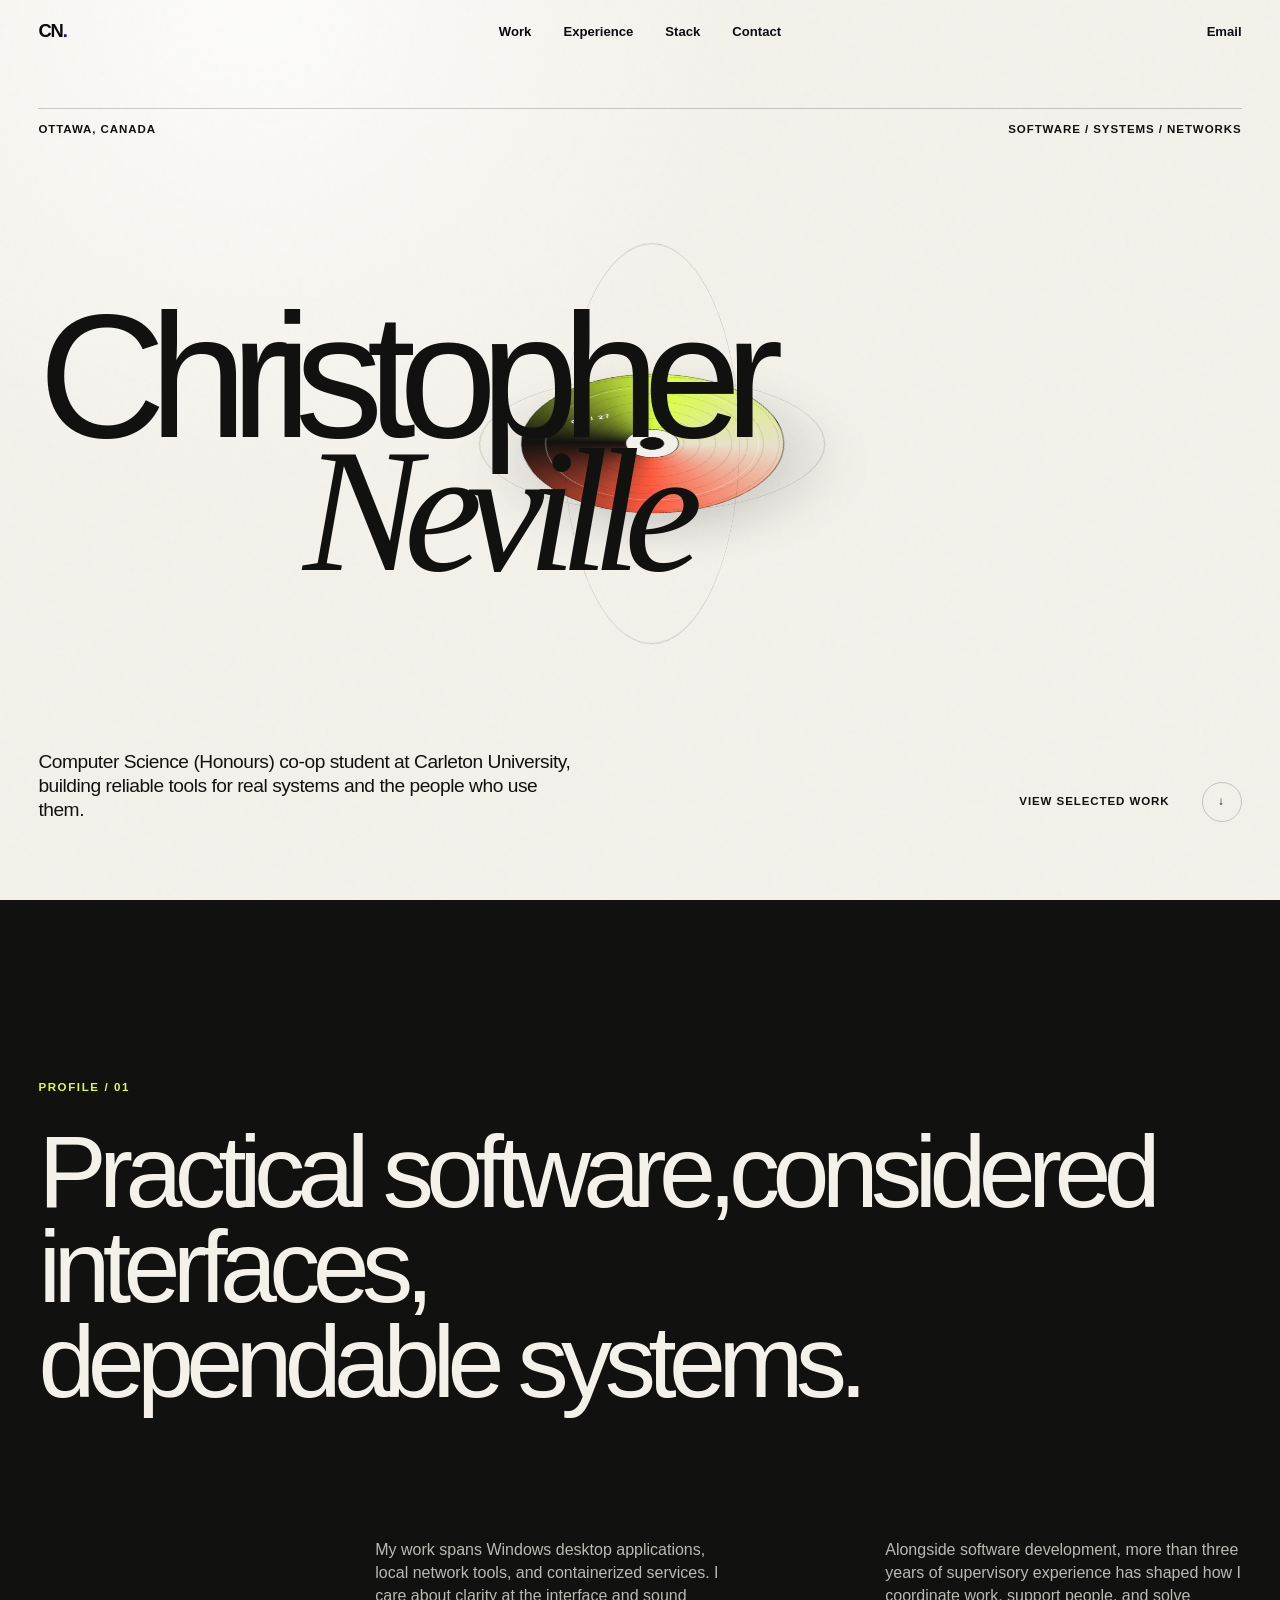
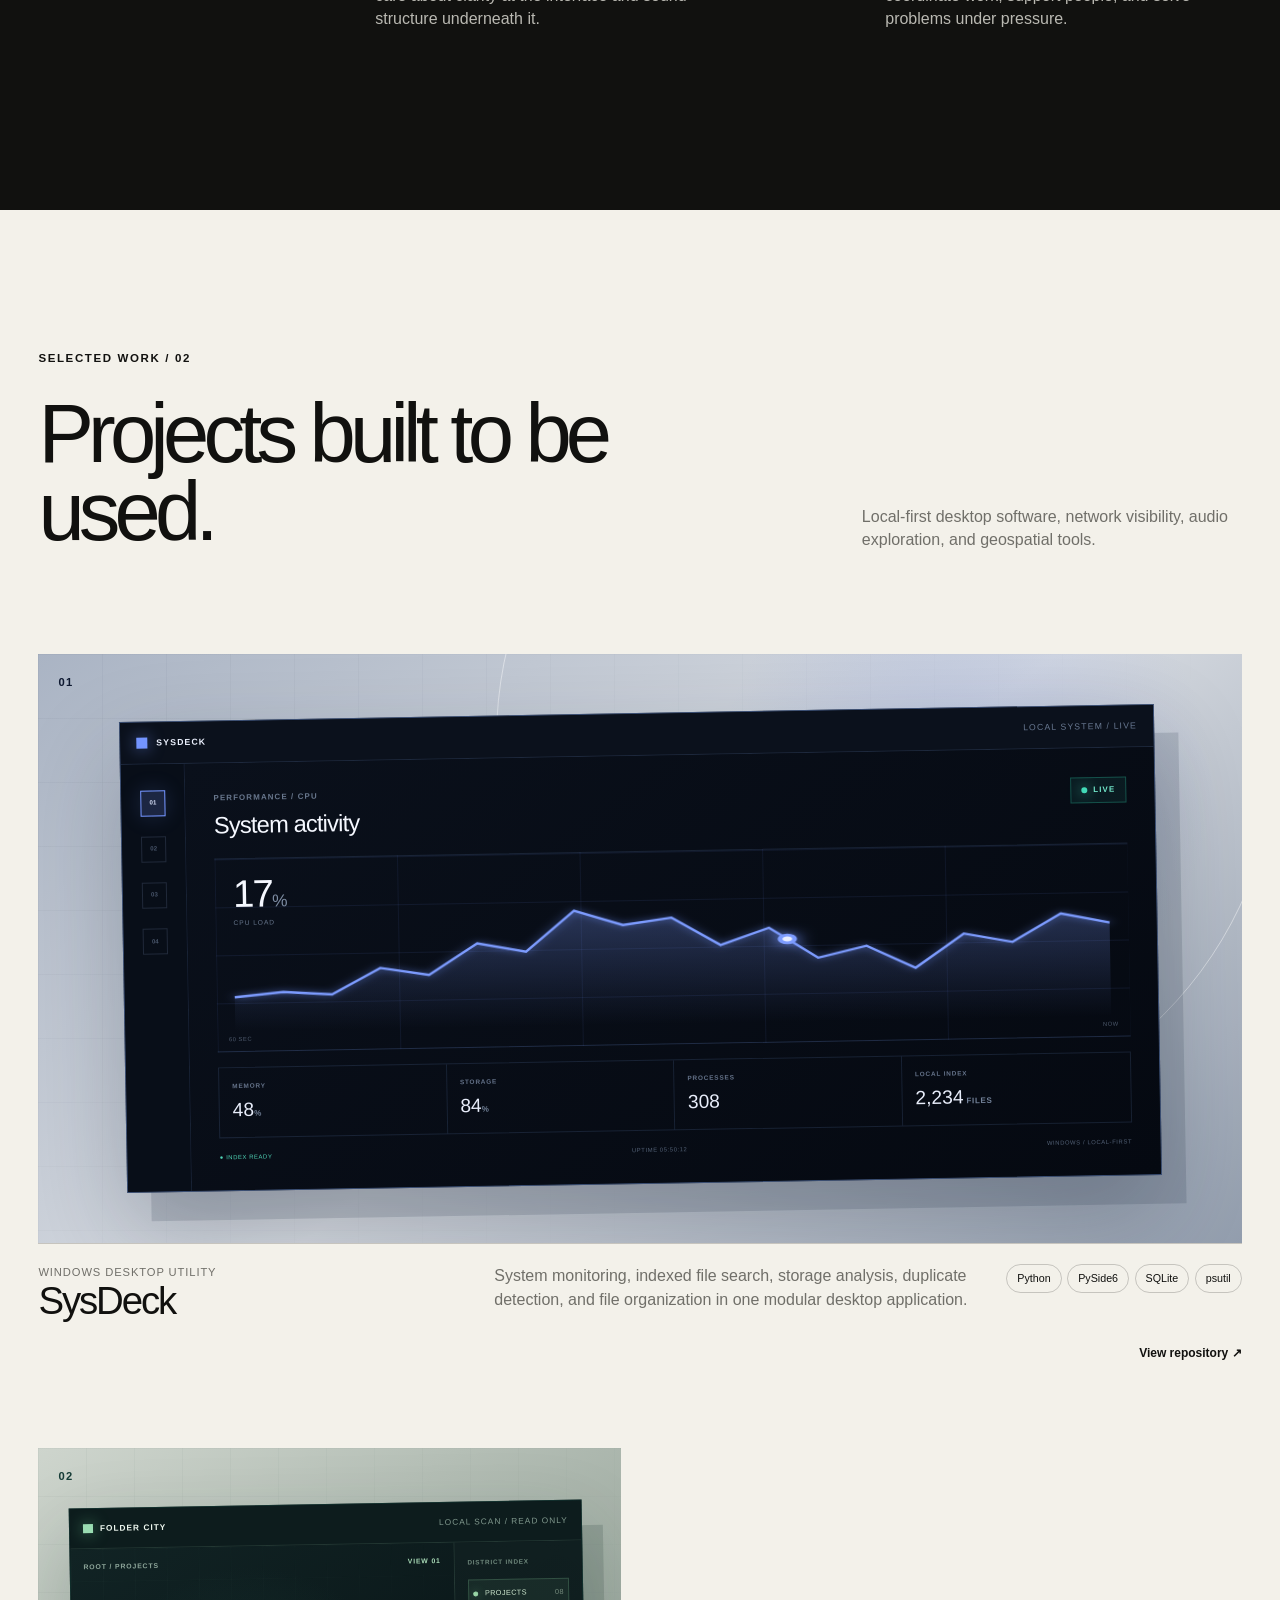
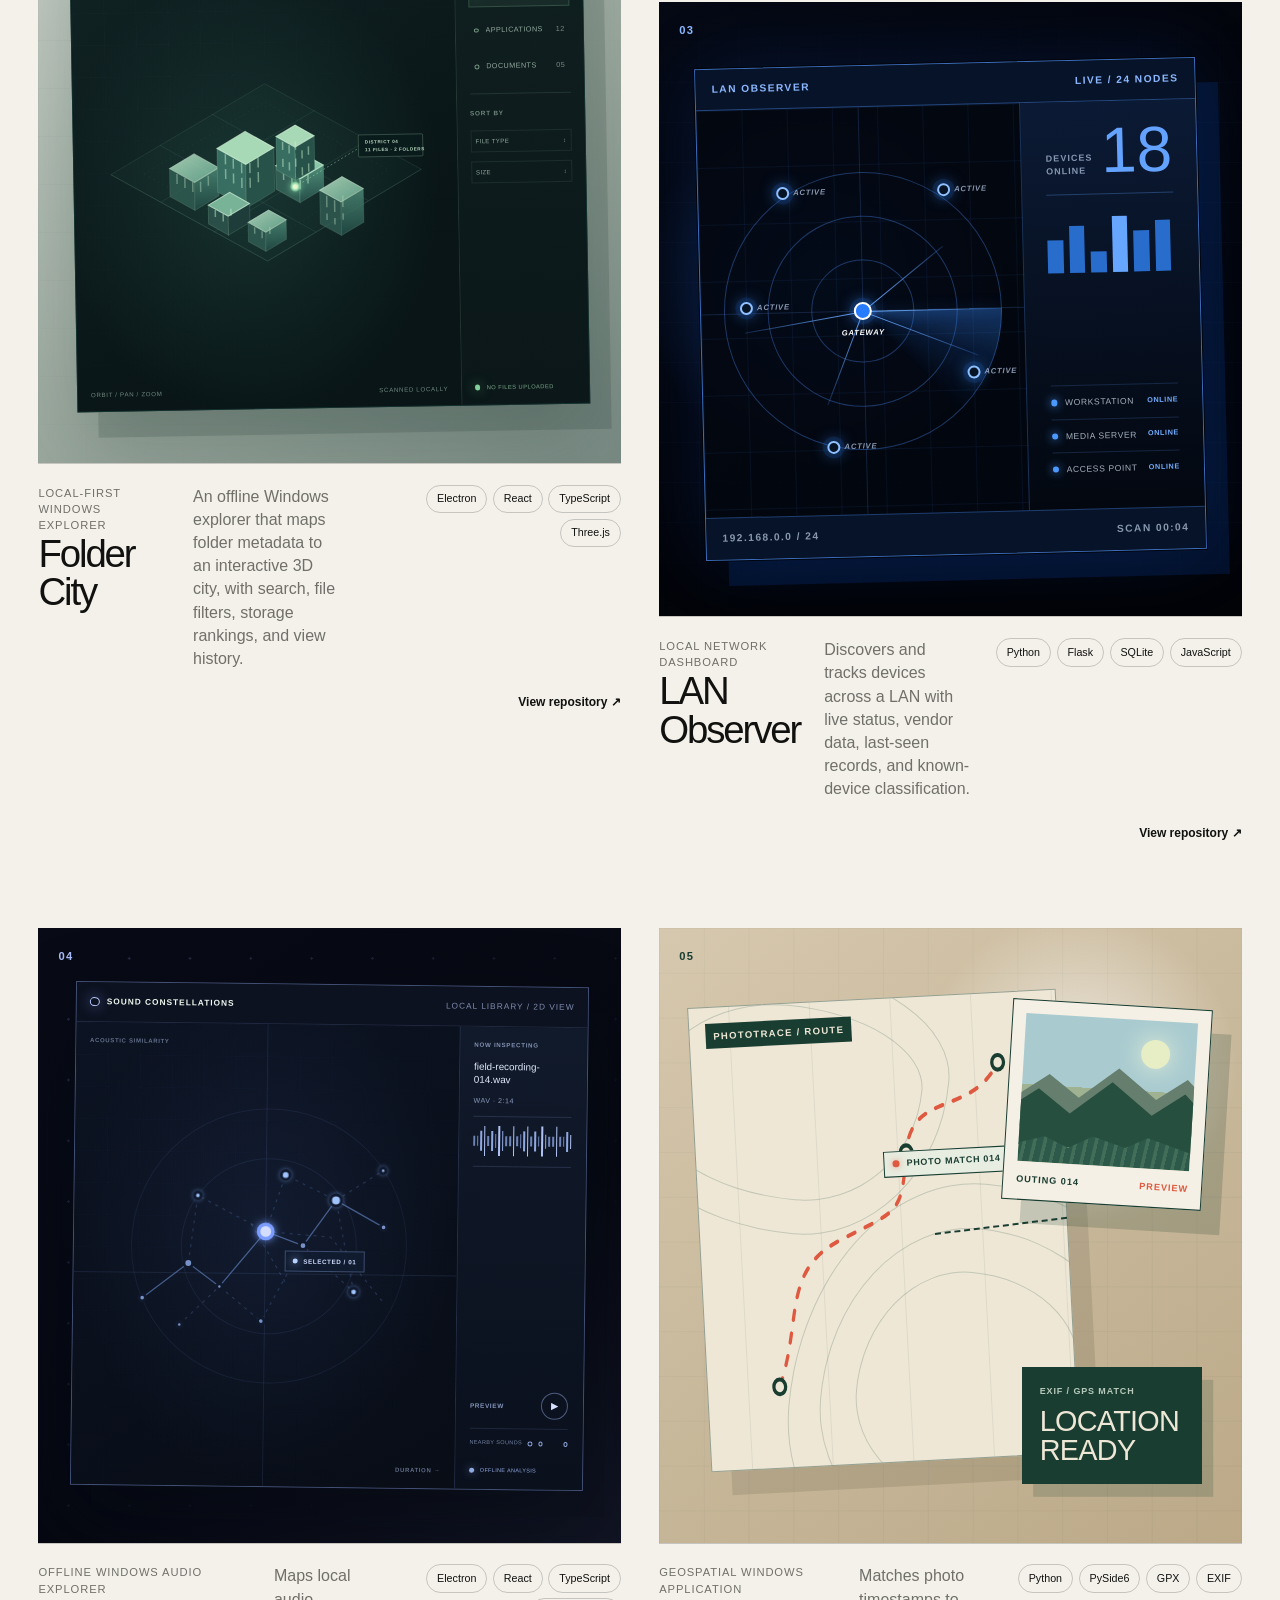
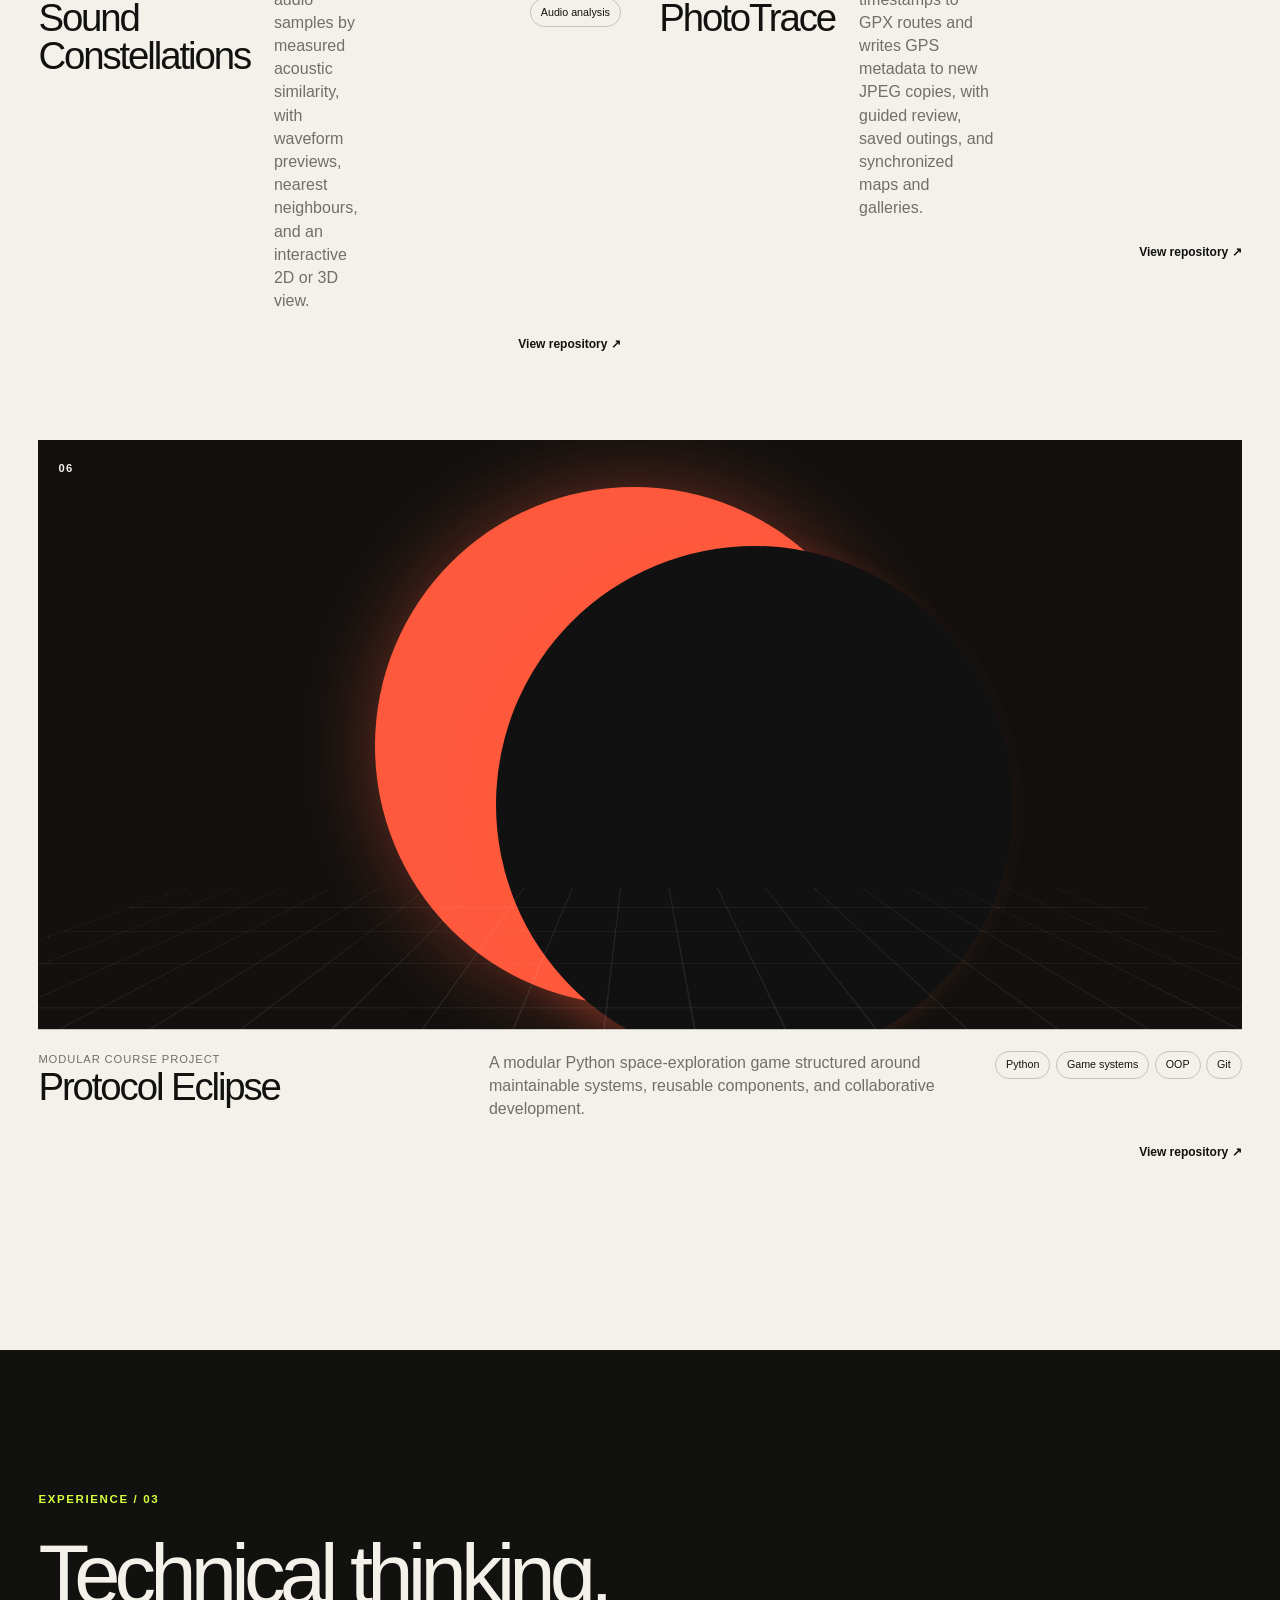
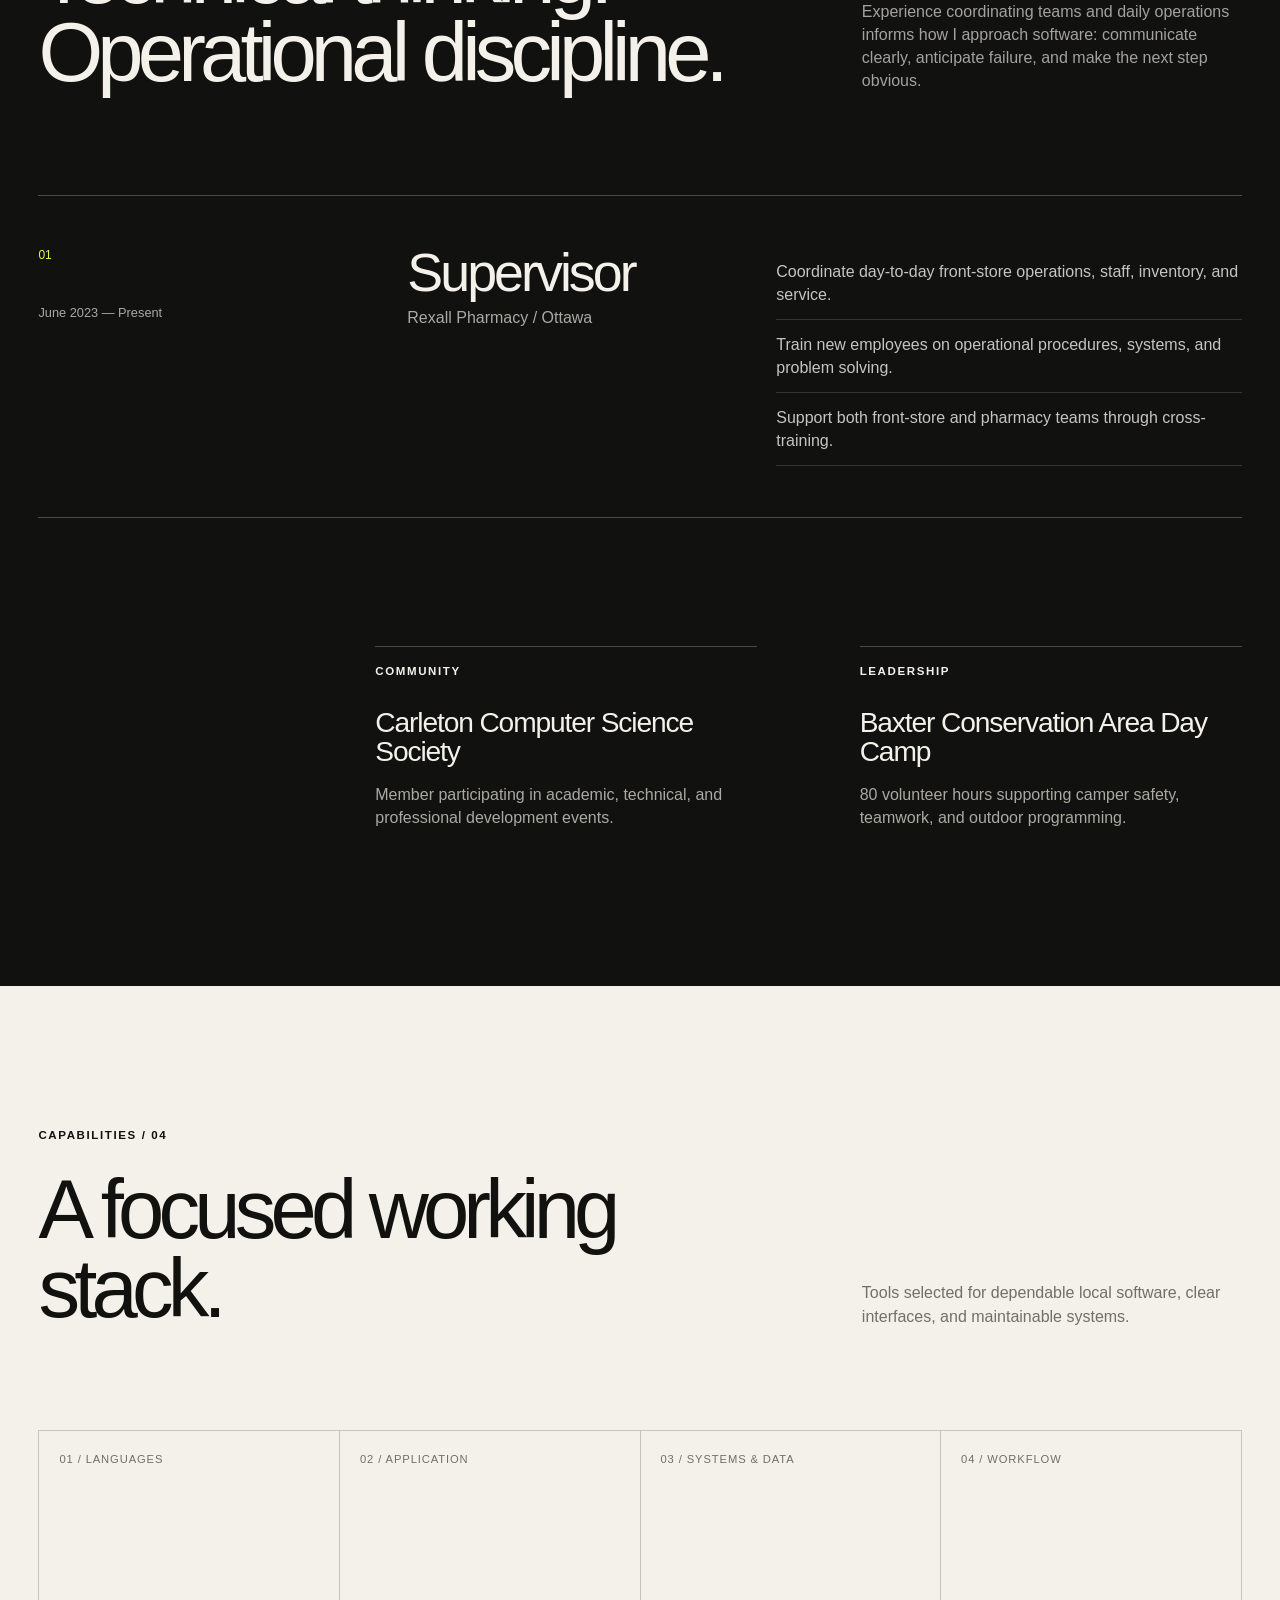
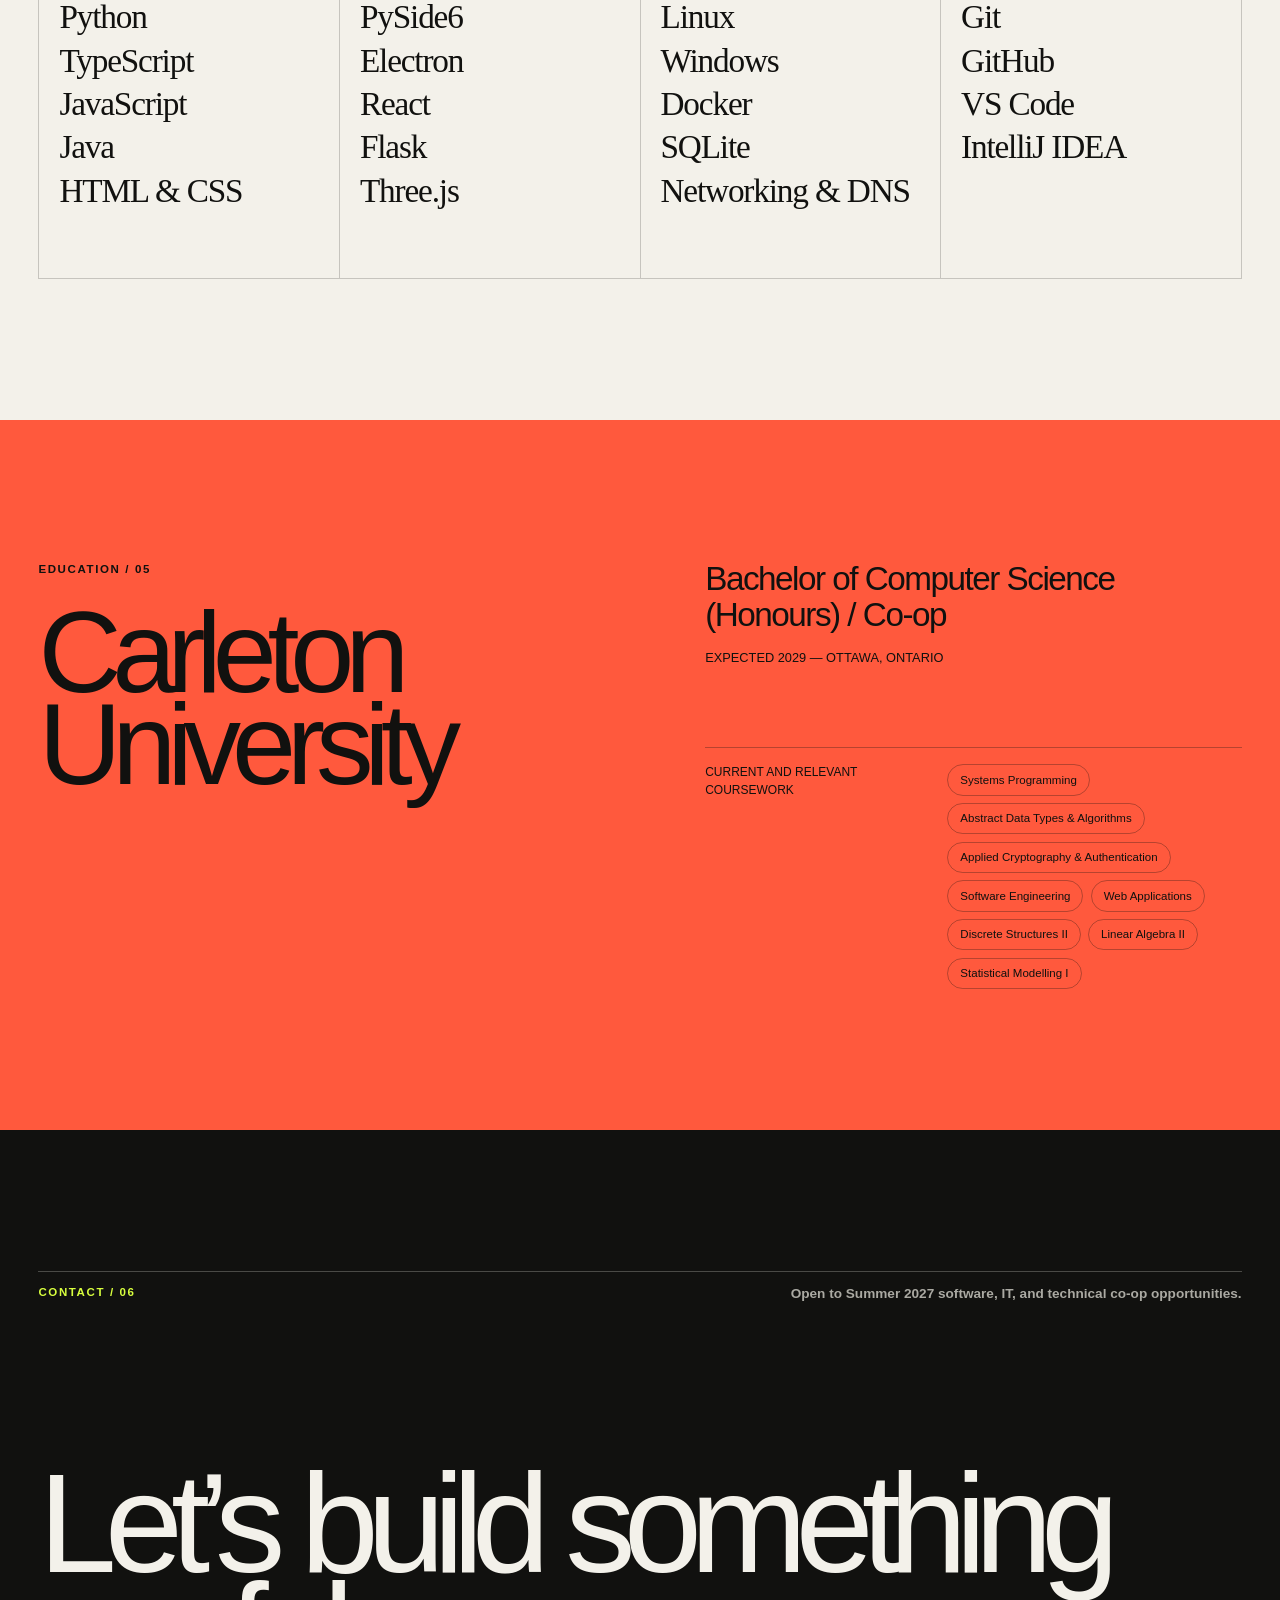
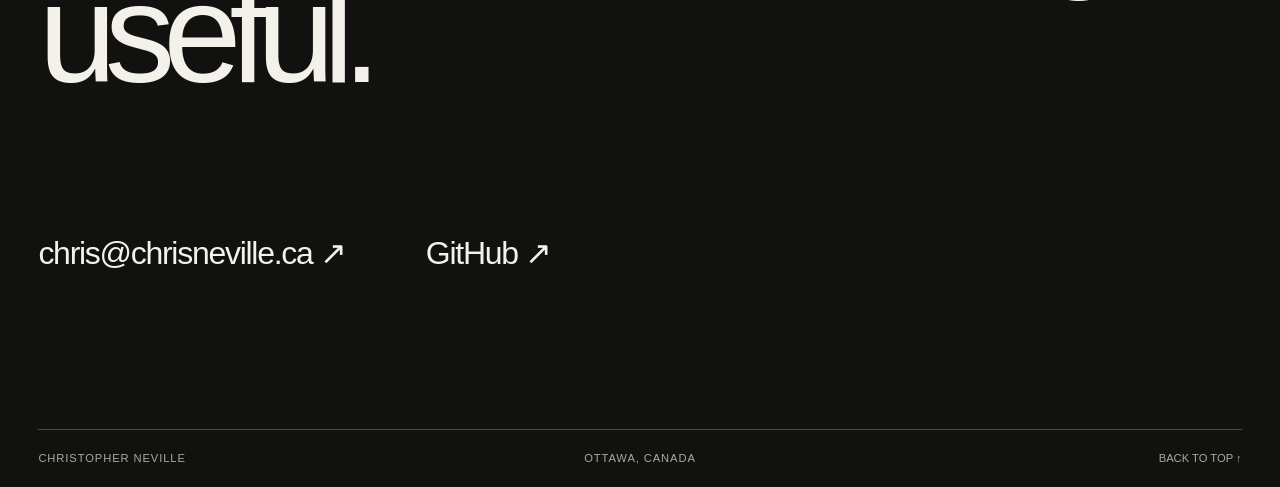
==== commit 66d10840: "Refresh featured projects and artwork" ====
--- a/index.html
+++ b/index.html
@@ -11,7 +11,7 @@
     <meta property="og:title" content="Christopher Neville — Software & Systems" />
     <meta
       property="og:description"
-      content="Selected software, systems, and network projects by Christopher Neville."
+      content="Selected desktop software, local audio, geospatial, and network projects by Christopher Neville."
     />
     <meta property="og:type" content="website" />
     <meta property="og:url" content="https://nevchr.com/" />
@@ -20,7 +20,7 @@
     <link rel="canonical" href="https://nevchr.com/" />
     <link rel="icon" href="/assets/favicon.svg" type="image/svg+xml" />
     <link rel="manifest" href="/site.webmanifest" />
-    <link rel="stylesheet" href="/styles.css?v=sysdeck-3" />
+    <link rel="stylesheet" href="/styles.css?v=projects-2026-09" />
     <title>Christopher Neville — Software & Systems</title>
   </head>
   <body>
@@ -94,7 +94,7 @@
             <p class="eyebrow">Selected work / 02</p>
             <h2 id="work-title">Projects built to be used.</h2>
           </div>
-          <p>Desktop utilities, network visibility, geospatial workflows, and applied coursework.</p>
+          <p>Local-first desktop software, network visibility, audio exploration, and geospatial tools.</p>
         </div>
 
         <div class="project-grid">
@@ -174,9 +174,114 @@
           </article>
 
           <article class="project-card reveal">
+            <a href="https://github.com/nevchr/Folder-City" aria-label="View Folder City on GitHub">
+              <div class="project-visual visual-foldercity" aria-hidden="true">
+                <span class="visual-index">02</span>
+                <div class="foldercity-window">
+                  <div class="foldercity-titlebar">
+                    <strong><i></i>FOLDER CITY</strong>
+                    <span>LOCAL SCAN / READ ONLY</span>
+                  </div>
+                  <div class="foldercity-workspace">
+                    <div class="foldercity-canvas">
+                      <div class="foldercity-location"><span>ROOT / PROJECTS</span><b>VIEW 01</b></div>
+                      <svg class="foldercity-model" viewBox="0 0 800 480" role="presentation">
+                        <defs>
+                          <linearGradient id="city-building-top" x1="0" y1="0" x2="1" y2="1">
+                            <stop offset="0" stop-color="#c2ebcd" />
+                            <stop offset="1" stop-color="#71b69a" />
+                          </linearGradient>
+                          <linearGradient id="city-building-side" x1="0" y1="0" x2="0" y2="1">
+                            <stop offset="0" stop-color="#4f8d78" />
+                            <stop offset="1" stop-color="#244d48" />
+                          </linearGradient>
+                        </defs>
+                        <path class="city-ground" d="M400 36 738 228 400 422 62 228Z" />
+                        <path class="city-street" d="M62 228 400 422 738 228M170 166l337 195M284 100l337 194M170 290l338-194M284 357l337-194" />
+                        <path class="city-block-outline" d="M134 228 400 76l266 152-266 152Z" />
+                        <g class="city-building city-building-soft">
+                          <path class="city-wall-left" d="m190 217 54 31v61l-54-31z" />
+                          <path class="city-wall-right" d="m244 248 53-31v61l-53 31z" />
+                          <path class="city-roof" d="m190 217 54-31 53 31-53 31z" />
+                          <path class="city-window" d="m206 229v22m17-13v22m17-13v22m17 0v-22m17-13v22" />
+                        </g>
+                        <g class="city-building city-building-tall">
+                          <path class="city-wall-left" d="m294 175 62 36v95l-62-36z" />
+                          <path class="city-wall-right" d="m356 211 62-36v95l-62 36z" />
+                          <path class="city-roof" d="m294 175 62-36 62 36-62 36z" />
+                          <path class="city-window" d="m312 188v22m17-12v22m18-12v22m18-22v22m18-34v22m-71 2v22m17-12v22m18-12v22m18-22v22m18-34v22" />
+                        </g>
+                        <g class="city-building">
+                          <path class="city-wall-left" d="m421 215 52 30v51l-52-30z" />
+                          <path class="city-wall-right" d="m473 245 52-30v51l-52 30z" />
+                          <path class="city-roof" d="m421 215 52-30 52 30-52 30z" />
+                          <path class="city-window" d="m438 227v19m18-9v20m18-10v20m17-31v19" />
+                        </g>
+                        <g class="city-building city-building-soft">
+                          <path class="city-wall-left" d="m516 270 46 26v73l-46-26z" />
+                          <path class="city-wall-right" d="m562 296 49-28v73l-49 28z" />
+                          <path class="city-roof" d="m516 270 49-29 46 27-49 28z" />
+                          <path class="city-window" d="m531 282v25m17-15v26m18-36v25m-35 14v14m17-4v14m18-24v14" />
+                        </g>
+                        <g class="city-building city-building-small">
+                          <path class="city-wall-left" d="m273 298 43 25v41l-43-25z" />
+                          <path class="city-wall-right" d="m316 323 47-27v41l-47 27z" />
+                          <path class="city-roof" d="m273 298 47-27 43 25-47 27z" />
+                          <path class="city-window" d="m288 309v15m17-6v16m17-27v15" />
+                        </g>
+                        <g class="city-building city-building-soft">
+                          <path class="city-wall-left" d="m359 337 38 22v42l-38-22z" />
+                          <path class="city-wall-right" d="m397 359 45-26v42l-45 26z" />
+                          <path class="city-roof" d="m359 337 45-26 38 22-45 26z" />
+                          <path class="city-window" d="m373 348v14m16-5v15m17-24v15" />
+                        </g>
+                        <g class="city-building city-building-tall">
+                          <path class="city-wall-left" d="m423 151 41 24v73l-41-24z" />
+                          <path class="city-wall-right" d="m464 175 42-24v73l-42 24z" />
+                          <path class="city-roof" d="m423 151 42-24 41 24-42 24z" />
+                          <path class="city-window" d="m437 163v18m14-10v18m14-26v18m14 1v18m14-26v18m-56 8v18m14-10v18m14-26v18m14 1v18m14-26v18" />
+                        </g>
+                        <circle class="city-selected" cx="463" cy="261" r="8" />
+                        <path class="city-selection-line" d="M463 261 602 180" />
+                        <g class="city-selection-label"><rect x="602" y="151" width="140" height="48" rx="2" /><text x="616" y="170">DISTRICT 04</text><text x="616" y="187">11 FILES · 2 FOLDERS</text></g>
+                      </svg>
+                      <div class="foldercity-canvas-footer"><span>ORBIT / PAN / ZOOM</span><span>SCANNED LOCALLY</span></div>
+                    </div>
+                    <aside class="foldercity-rail">
+                      <span class="foldercity-rail-label">DISTRICT INDEX</span>
+                      <p class="foldercity-selected"><i></i><span>PROJECTS</span><b>08</b></p>
+                      <p><i></i><span>APPLICATIONS</span><b>12</b></p>
+                      <p><i></i><span>DOCUMENTS</span><b>05</b></p>
+                      <div class="foldercity-rail-rule"></div>
+                      <span class="foldercity-rail-label">SORT BY</span>
+                      <p class="foldercity-filter">FILE TYPE <b>↕</b></p>
+                      <p class="foldercity-filter">SIZE <b>↕</b></p>
+                      <span class="foldercity-local"><i></i>NO FILES UPLOADED</span>
+                    </aside>
+                  </div>
+                </div>
+              </div>
+              <div class="project-meta">
+                <div>
+                  <p class="project-type">Local-first Windows explorer</p>
+                  <h3>Folder City</h3>
+                </div>
+                <p>
+                  An offline Windows explorer that maps folder metadata to an interactive 3D city,
+                  with search, file filters, storage rankings, and view history.
+                </p>
+                <ul class="tag-list" aria-label="Folder City technologies">
+                  <li>Electron</li><li>React</li><li>TypeScript</li><li>Three.js</li>
+                </ul>
+                <span class="project-cta">View repository ↗</span>
+              </div>
+            </a>
+          </article>
+
+          <article class="project-card reveal">
             <a href="https://github.com/nevchr/lan-observer" aria-label="View LAN Observer on GitHub">
               <div class="project-visual visual-network" aria-hidden="true">
-                <span class="visual-index">02</span>
+                <span class="visual-index">03</span>
                 <div class="network-console">
                   <div class="network-console-bar">
                     <span>LAN OBSERVER</span>
@@ -236,12 +341,80 @@
           </article>
 
           <article class="project-card reveal">
-            <a href="https://github.com/nevchr/TrailTag" aria-label="View TrailTag on GitHub">
+            <a href="https://github.com/nevchr/Sound-Constellations" aria-label="View Sound Constellations on GitHub">
+              <div class="project-visual visual-constellation" aria-hidden="true">
+                <span class="visual-index">04</span>
+                <div class="constellation-window">
+                  <div class="constellation-titlebar">
+                    <strong><i></i>SOUND CONSTELLATIONS</strong>
+                    <span>LOCAL LIBRARY / 2D VIEW</span>
+                  </div>
+                  <div class="constellation-workspace">
+                    <div class="constellation-stage">
+                      <span class="constellation-axis axis-horizontal"></span>
+                      <span class="constellation-axis axis-vertical"></span>
+                      <span class="constellation-orbit constellation-orbit-one"></span>
+                      <span class="constellation-orbit constellation-orbit-two"></span>
+                      <svg class="constellation-map" viewBox="0 0 640 440" role="presentation">
+                        <path class="constellation-link" d="M98 309 181 245 238 287 321 186 389 211 448 128 535 176" />
+                        <path class="constellation-link constellation-link-soft" d="M181 245 197 122 321 186 356 83 448 128 482 294 389 211 314 349 238 287 166 357" />
+                        <path class="constellation-link constellation-link-soft" d="M448 128 533 73m-212 113 118 9 95 115m-177-33-67-112" />
+                        <circle class="constellation-node constellation-node-selected" cx="321" cy="186" r="13" />
+                        <circle class="constellation-node node-soft" cx="98" cy="309" r="6" />
+                        <circle class="constellation-node node-soft" cx="181" cy="245" r="8" />
+                        <circle class="constellation-node node-soft" cx="238" cy="287" r="5" />
+                        <circle class="constellation-node node-blue" cx="197" cy="122" r="6" />
+                        <circle class="constellation-node node-blue" cx="356" cy="83" r="8" />
+                        <circle class="constellation-node node-soft" cx="389" cy="211" r="7" />
+                        <circle class="constellation-node node-blue" cx="448" cy="128" r="10" />
+                        <circle class="constellation-node node-soft" cx="535" cy="176" r="6" />
+                        <circle class="constellation-node node-soft" cx="314" cy="349" r="6" />
+                        <circle class="constellation-node node-blue" cx="482" cy="294" r="7" />
+                        <circle class="constellation-node node-soft" cx="166" cy="357" r="5" />
+                        <circle class="constellation-node node-blue" cx="533" cy="73" r="5" />
+                      </svg>
+                      <span class="constellation-map-label label-similarity">ACOUSTIC SIMILARITY</span>
+                      <span class="constellation-map-label label-duration">DURATION →</span>
+                      <span class="constellation-selected-label"><i></i>SELECTED / 01</span>
+                    </div>
+                    <aside class="constellation-inspector">
+                      <span class="constellation-inspector-label">NOW INSPECTING</span>
+                      <strong>field-recording-014.wav</strong>
+                      <span class="constellation-format">WAV · 2:14</span>
+                      <div class="constellation-waveform" aria-hidden="true">
+                        <i></i><i></i><i></i><i></i><i></i><i></i><i></i><i></i><i></i><i></i><i></i><i></i><i></i><i></i><i></i><i></i><i></i><i></i><i></i><i></i><i></i><i></i><i></i><i></i><i></i><i></i><i></i><i></i>
+                      </div>
+                      <div class="constellation-play"><span>PREVIEW</span><b>▶</b></div>
+                      <div class="constellation-neighbours"><span>NEARBY SOUNDS</span><i></i><i></i><i></i></div>
+                      <span class="constellation-local"><i></i>OFFLINE ANALYSIS</span>
+                    </aside>
+                  </div>
+                </div>
+              </div>
+              <div class="project-meta">
+                <div>
+                  <p class="project-type">Offline Windows audio explorer</p>
+                  <h3>Sound Constellations</h3>
+                </div>
+                <p>
+                  Maps local audio samples by measured acoustic similarity, with waveform
+                  previews, nearest neighbours, and an interactive 2D or 3D view.
+                </p>
+                <ul class="tag-list" aria-label="Sound Constellations technologies">
+                  <li>Electron</li><li>React</li><li>TypeScript</li><li>Audio analysis</li>
+                </ul>
+                <span class="project-cta">View repository ↗</span>
+              </div>
+            </a>
+          </article>
+
+          <article class="project-card reveal">
+            <a href="https://github.com/nevchr/PhotoTrace" aria-label="View PhotoTrace on GitHub">
               <div class="project-visual visual-trail" aria-hidden="true">
-                <span class="visual-index">03</span>
+                <span class="visual-index">05</span>
                 <div class="trail-canvas">
                   <div class="trail-map-sheet">
-                    <span class="trail-map-label">TRACK / 08</span>
+                    <span class="trail-map-label">PHOTOTRACE / ROUTE</span>
                     <div class="trail-contours">
                       <i></i><i></i><i></i><i></i><i></i>
                     </div>
@@ -251,7 +424,7 @@
                       <circle cx="282" cy="151" r="9"></circle>
                       <circle cx="429" cy="46" r="9"></circle>
                     </svg>
-                    <div class="trail-match-point"><i></i><span>MATCH POINT 014</span></div>
+                    <div class="trail-match-point"><i></i><span>PHOTO MATCH 014</span></div>
                   </div>
                   <div class="trail-photo-card">
                     <div class="trail-photo-image">
@@ -259,26 +432,26 @@
                       <span class="trail-ridge ridge-back"></span>
                       <span class="trail-ridge ridge-front"></span>
                     </div>
-                    <div class="trail-photo-meta"><span>PHOTO 014</span><b>MATCHED</b></div>
+                    <div class="trail-photo-meta"><span>OUTING 014</span><b>PREVIEW</b></div>
                   </div>
                   <span class="trail-match-line"></span>
                   <div class="trail-readout">
-                    <span>GPX / 14:32:08</span>
-                    <strong>LOCATION<br>WRITTEN</strong>
+                    <span>EXIF / GPS MATCH</span>
+                    <strong>LOCATION<br>READY</strong>
                   </div>
                 </div>
               </div>
               <div class="project-meta">
                 <div>
-                  <p class="project-type">Geospatial desktop workflow</p>
-                  <h3>TrailTag</h3>
+                  <p class="project-type">Geospatial Windows application</p>
+                  <h3>PhotoTrace</h3>
                 </div>
                 <p>
-                  A Windows application for matching photos with GPX track data and writing
-                  location metadata through a focused, local-first workflow.
+                  Matches photo timestamps to GPX routes and writes GPS metadata to new JPEG
+                  copies, with guided review, saved outings, and synchronized maps and galleries.
                 </p>
-                <ul class="tag-list" aria-label="TrailTag technologies">
-                  <li>Python</li><li>Desktop</li><li>GPX</li><li>Metadata</li>
+                <ul class="tag-list" aria-label="PhotoTrace technologies">
+                  <li>Python</li><li>PySide6</li><li>GPX</li><li>EXIF</li>
                 </ul>
                 <span class="project-cta">View repository ↗</span>
               </div>
@@ -288,7 +461,7 @@
           <article class="project-card project-card-wide reveal">
             <a href="https://github.com/nevchr/Protocol-Eclipse" aria-label="View Protocol Eclipse on GitHub">
               <div class="project-visual visual-eclipse" aria-hidden="true">
-                <span class="visual-index">04</span>
+                <span class="visual-index">06</span>
                 <div class="eclipse-sun"></div>
                 <div class="eclipse-planet"></div>
                 <div class="eclipse-grid"></div>
@@ -368,15 +541,15 @@
         <div class="stack-grid">
           <article class="stack-group reveal">
             <p>01 / Languages</p>
-            <h3>Python<br />Java<br />JavaScript<br />HTML &amp; CSS</h3>
+            <h3>Python<br />TypeScript<br />JavaScript<br />Java<br />HTML &amp; CSS</h3>
           </article>
           <article class="stack-group reveal">
             <p>02 / Application</p>
-            <h3>PySide6<br />Flask<br />SQLite<br />Accessible UI</h3>
+            <h3>PySide6<br />Electron<br />React<br />Flask<br />Three.js</h3>
           </article>
           <article class="stack-group reveal">
-            <p>03 / Systems</p>
-            <h3>Linux<br />Windows<br />Docker<br />Networking &amp; DNS</h3>
+            <p>03 / Systems &amp; data</p>
+            <h3>Linux<br />Windows<br />Docker<br />SQLite<br />Networking &amp; DNS</h3>
           </article>
           <article class="stack-group reveal">
             <p>04 / Workflow</p>
--- a/styles.css
+++ b/styles.css
@@ -281,6 +281,103 @@
 @keyframes sysdeck-pulse { 50% { opacity: .35; transform: scale(.72); } }
 @keyframes sysdeck-draw { from { stroke-dashoffset: 190; } to { stroke-dashoffset: 0; } }
 
+.visual-foldercity {
+  color: #ecf6eb;
+  background:
+    radial-gradient(ellipse at 42% 54%, rgba(88,154,123,.2), transparent 52%),
+    linear-gradient(145deg, #ced5cd, #9ca99f 58%, #788a83);
+}
+.visual-foldercity::before {
+  position: absolute;
+  inset: 0;
+  content: "";
+  opacity: .28;
+  background-image: linear-gradient(rgba(10,38,34,.12) 1px, transparent 1px), linear-gradient(90deg, rgba(10,38,34,.12) 1px, transparent 1px);
+  background-size: 3rem 3rem;
+  mask-image: linear-gradient(140deg, #000, transparent 78%);
+}
+.visual-foldercity .visual-index { color: #153b36; }
+.foldercity-window {
+  position: absolute;
+  z-index: 2;
+  inset: 9% 6%;
+  display: grid;
+  overflow: hidden;
+  grid-template-rows: auto 1fr;
+  border: 1px solid rgba(24,69,61,.56);
+  color: #dbe7e0;
+  background: #0a1518;
+  box-shadow: 1.3rem 1.6rem 0 rgba(21,47,40,.16), 0 2rem 5rem rgba(20,45,37,.22);
+  transform: rotate(-1deg);
+}
+.foldercity-titlebar,
+.constellation-titlebar {
+  display: flex;
+  min-height: 2.5rem;
+  align-items: center;
+  justify-content: space-between;
+  gap: .5rem;
+  padding: 0 .8rem;
+  border-bottom: 1px solid rgba(131,175,152,.18);
+  color: #81998e;
+  background: #0d1c1d;
+  font-size: clamp(.38rem, .65vw, .62rem);
+  letter-spacing: .12em;
+}
+.foldercity-titlebar strong,
+.constellation-titlebar strong { display: flex; min-width: 0; gap: .45rem; align-items: center; color: #eff8f0; white-space: nowrap; }
+.foldercity-titlebar strong i { width: .62rem; aspect-ratio: 1; background: #9adcb2; box-shadow: 0 0 .9rem rgba(116,221,159,.58); }
+.foldercity-titlebar > span,
+.constellation-titlebar > span { text-align: right; white-space: nowrap; }
+.foldercity-workspace { display: grid; min-height: 0; grid-template-columns: minmax(0, 1fr) 25%; }
+.foldercity-canvas { position: relative; overflow: hidden; min-width: 0; background: radial-gradient(ellipse at 46% 54%, rgba(37,82,73,.42), transparent 65%), linear-gradient(145deg, #112324, #091517 70%); }
+.foldercity-canvas::before,
+.constellation-stage::before {
+  position: absolute;
+  inset: 0;
+  content: "";
+  opacity: .48;
+  background-image: linear-gradient(rgba(166,207,180,.055) 1px, transparent 1px), linear-gradient(90deg, rgba(166,207,180,.055) 1px, transparent 1px);
+  background-size: 2rem 2rem;
+  mask-image: linear-gradient(135deg, #000, transparent 100%);
+}
+.foldercity-location { position: absolute; z-index: 2; top: .8rem; right: .8rem; left: .8rem; display: flex; justify-content: space-between; color: #8fa79b; font-size: clamp(.32rem, .54vw, .48rem); font-weight: 700; letter-spacing: .12em; }
+.foldercity-location b { color: #a9dbb7; }
+.foldercity-model { position: absolute; inset: 9% 2% 10%; width: 96%; height: 82%; overflow: visible; }
+.city-ground { fill: rgba(48,91,78,.08); stroke: rgba(137,189,157,.22); stroke-width: 1.2; }
+.city-street { fill: none; stroke: rgba(137,189,157,.18); stroke-width: 1.3; }
+.city-block-outline { fill: none; stroke: rgba(165,205,174,.14); stroke-width: 1; stroke-dasharray: 3 8; }
+.city-building path { vector-effect: non-scaling-stroke; }
+.city-wall-left { fill: #315d53; stroke: rgba(176,220,183,.18); stroke-width: 1; }
+.city-wall-right { fill: url(#city-building-side); stroke: rgba(176,220,183,.16); stroke-width: 1; }
+.city-roof { fill: url(#city-building-top); stroke: rgba(225,255,228,.62); stroke-width: 1; }
+.city-building-tall .city-wall-left { fill: #386e61; }
+.city-building-tall .city-wall-right { fill: #265249; }
+.city-building-tall .city-roof { fill: #a8d9b7; }
+.city-building-small .city-wall-left { fill: #294f48; }
+.city-building-small .city-wall-right { fill: #1e3d3a; }
+.city-building-small .city-roof { fill: #78b398; }
+.city-building-soft { opacity: .82; }
+.city-window { fill: none; stroke: rgba(202,241,207,.48); stroke-width: 1.5; }
+.city-selected { fill: #e9f7d3; stroke: #91d8a8; stroke-width: 4; filter: drop-shadow(0 0 8px #84deaa); animation: city-selected-pulse 2.8s ease-in-out infinite; }
+.city-selection-line { fill: none; stroke: rgba(181,228,188,.62); stroke-width: 1.5; stroke-dasharray: 4 5; }
+.city-selection-label rect { fill: rgba(11,27,28,.9); stroke: rgba(169,218,179,.55); stroke-width: 1; }
+.city-selection-label text { fill: #b9d9c0; font-family: var(--sans); font-size: 10px; font-weight: 700; letter-spacing: 1.2px; }
+.foldercity-canvas-footer { position: absolute; right: .8rem; bottom: .7rem; left: .8rem; display: flex; justify-content: space-between; color: #71887e; font-size: clamp(.28rem, .48vw, .43rem); letter-spacing: .11em; }
+.foldercity-rail { display: flex; min-width: 0; flex-direction: column; gap: .55rem; padding: clamp(.45rem, 1vw, .9rem); border-left: 1px solid rgba(131,175,152,.18); background: linear-gradient(180deg, #101f20, #0b1719); }
+.foldercity-rail-label { margin: .15rem 0 .25rem; color: #6f887c; font-size: clamp(.28rem, .5vw, .45rem); font-weight: 800; letter-spacing: .12em; }
+.foldercity-rail p { display: grid; min-width: 0; grid-template-columns: .4rem minmax(0, 1fr) auto; gap: .35rem; align-items: center; margin: 0; padding: .48rem .25rem; border: 1px solid transparent; color: #91a89c; font-size: clamp(.3rem, .57vw, .5rem); letter-spacing: .055em; white-space: nowrap; }
+.foldercity-rail p > i { width: .3rem; aspect-ratio: 1; border: 1px solid #779a83; border-radius: 50%; }
+.foldercity-rail p > span { overflow: hidden; text-overflow: ellipsis; }
+.foldercity-rail p > b { color: #748a7c; font-weight: 500; }
+.foldercity-rail p.foldercity-selected { border-color: rgba(136,207,158,.22); color: #d0ead1; background: rgba(126,189,144,.08); }
+.foldercity-rail p.foldercity-selected > i { border-color: #98d6a6; background: #98d6a6; box-shadow: 0 0 .6rem rgba(124,222,156,.48); }
+.foldercity-rail-rule { margin: .2rem 0; border-top: 1px solid rgba(131,175,152,.16); }
+.foldercity-rail p.foldercity-filter { grid-template-columns: minmax(0, 1fr) auto; padding-block: .35rem; border-color: rgba(131,175,152,.12); font-size: clamp(.28rem, .48vw, .44rem); }
+.foldercity-local { display: flex; gap: .4rem; align-items: center; margin-top: auto; color: #7ba889; font-size: clamp(.26rem, .45vw, .4rem); letter-spacing: .08em; }
+.foldercity-local i { width: .34rem; aspect-ratio: 1; border-radius: 50%; background: #84d09b; box-shadow: 0 0 .7rem rgba(109,213,140,.6); }
+@keyframes city-selected-pulse { 50% { opacity: .75; filter: drop-shadow(0 0 3px #84deaa); } }
+
 .visual-network {
   color: #eaf4ff;
   background:
@@ -410,6 +507,56 @@
 .network-device-list p span { overflow: hidden; color: rgba(229,240,255,.72); text-overflow: ellipsis; white-space: nowrap; }
 .network-device-list p b { color: #70adff; font-size: .85em; }
 
+.visual-constellation {
+  color: #eef2ff;
+  background:
+    radial-gradient(circle at 58% 44%, rgba(78,115,190,.31), transparent 35%),
+    linear-gradient(145deg, #080b16, #060811 62%, #111422);
+}
+.visual-constellation::after { position: absolute; inset: 0; content: ""; opacity: .22; background-image: radial-gradient(circle, #a2b9ff 1px, transparent 1.3px); background-size: 3.8rem 3.8rem; mask-image: linear-gradient(135deg, #000, transparent 80%); }
+.visual-constellation .visual-index { color: #a8bbf4; }
+.constellation-window { position: absolute; z-index: 2; inset: 9% 6%; display: grid; overflow: hidden; grid-template-rows: auto 1fr; border: 1px solid rgba(130,155,222,.48); background: #080c16; box-shadow: 1.3rem 1.6rem 0 rgba(9,13,24,.16), 0 2rem 5rem rgba(6,10,22,.4); transform: rotate(.7deg); }
+.constellation-titlebar { color: #7f8cae; border-bottom-color: rgba(137,161,226,.16); background: #0d1220; }
+.constellation-titlebar strong i { width: .62rem; aspect-ratio: 1; border: 1px solid #b8c9ff; border-radius: 50%; box-shadow: 0 0 .8rem rgba(132,160,255,.52); }
+.constellation-workspace { display: grid; min-height: 0; grid-template-columns: minmax(0, 1fr) 25%; }
+.constellation-stage { position: relative; overflow: hidden; min-width: 0; background: radial-gradient(ellipse at 50% 45%, rgba(53,77,133,.19), transparent 70%), linear-gradient(150deg, #0c1322, #080d16); }
+.constellation-stage::before { background-image: linear-gradient(rgba(118,150,219,.065) 1px, transparent 1px), linear-gradient(90deg, rgba(118,150,219,.065) 1px, transparent 1px); }
+.constellation-axis { position: absolute; z-index: 1; background: rgba(127,157,226,.12); }
+.axis-horizontal { top: 54%; right: 0; left: 0; height: 1px; }
+.axis-vertical { top: 0; bottom: 0; left: 50%; width: 1px; }
+.constellation-orbit { position: absolute; z-index: 1; top: 48%; left: 51%; aspect-ratio: 1; border: 1px solid rgba(120,157,228,.09); border-radius: 50%; transform: translate(-50%, -50%); }
+.constellation-orbit-one { width: 46%; }
+.constellation-orbit-two { width: 72%; }
+.constellation-map { position: absolute; z-index: 2; inset: 7% 4% 9%; width: 92%; height: 84%; overflow: visible; }
+.constellation-link { fill: none; stroke: rgba(122,161,237,.5); stroke-width: 1.25; vector-effect: non-scaling-stroke; }
+.constellation-link-soft { stroke: rgba(122,161,237,.2); stroke-dasharray: 3 5; }
+.constellation-node { fill: #a7bbf0; stroke: #10192c; stroke-width: 3; vector-effect: non-scaling-stroke; }
+.constellation-node-selected { fill: #d5ddff; stroke: #7b9dff; stroke-width: 3.5; filter: drop-shadow(0 0 8px rgba(116,157,255,.88)); animation: constellation-beat 3.6s ease-in-out infinite; }
+.constellation-node.node-soft { fill: #7891c8; }
+.constellation-node.node-blue { fill: #9fc4ff; filter: drop-shadow(0 0 4px rgba(131,173,255,.56)); }
+.constellation-map-label { position: absolute; z-index: 3; color: rgba(170,190,230,.55); font-size: clamp(.27rem, .47vw, .42rem); font-weight: 700; letter-spacing: .11em; }
+.label-similarity { top: .9rem; left: .85rem; }
+.label-duration { right: .85rem; bottom: .85rem; }
+.constellation-selected-label { position: absolute; z-index: 3; top: 49%; left: 55%; display: flex; gap: .35rem; align-items: center; padding: .3rem .45rem; border: 1px solid rgba(164,189,255,.3); color: #d0dcff; background: rgba(16,28,48,.88); font-size: clamp(.28rem, .49vw, .44rem); font-weight: 700; letter-spacing: .09em; }
+.constellation-selected-label i { width: .33rem; aspect-ratio: 1; border-radius: 50%; background: #b7d2ff; box-shadow: 0 0 .55rem #99bdff; }
+.constellation-inspector { display: flex; min-width: 0; flex-direction: column; gap: .6rem; padding: clamp(.55rem, 1.1vw, 1rem); border-left: 1px solid rgba(137,161,226,.18); background: linear-gradient(180deg, #111a2b, #0a101c); }
+.constellation-inspector-label { color: #8291b2; font-size: clamp(.27rem, .48vw, .43rem); font-weight: 800; letter-spacing: .12em; }
+.constellation-inspector > strong { color: #dfe7fb; font-size: clamp(.42rem, .77vw, .68rem); font-weight: 500; line-height: 1.35; overflow-wrap: anywhere; }
+.constellation-format { color: #8b9abd; font-size: clamp(.31rem, .55vw, .48rem); letter-spacing: .08em; }
+.constellation-waveform { display: flex; height: 3.2rem; gap: 2px; align-items: center; overflow: hidden; padding: .3rem 0; border-block: 1px solid rgba(137,161,226,.18); }
+.constellation-waveform i { flex: 1 1 2px; min-width: 1px; height: 24%; background: #7085b7; }
+.constellation-waveform i:nth-child(3n) { height: 52%; background: #91a9e1; }
+.constellation-waveform i:nth-child(4n) { height: 76%; background: #b0c2f4; }
+.constellation-waveform i:nth-child(7n) { height: 36%; }
+.constellation-play { display: flex; align-items: center; justify-content: space-between; margin-top: auto; color: #8495bb; font-size: clamp(.29rem, .5vw, .44rem); font-weight: 700; letter-spacing: .1em; }
+.constellation-play b { display: grid; width: 1.7rem; aspect-ratio: 1; place-items: center; border: 1px solid rgba(167,190,255,.42); border-radius: 50%; color: #d6e0ff; font-size: .55rem; }
+.constellation-neighbours { display: flex; height: 1.8rem; gap: .35rem; align-items: center; border-top: 1px solid rgba(137,161,226,.15); color: #7181a2; font-size: clamp(.25rem, .43vw, .39rem); letter-spacing: .07em; white-space: nowrap; }
+.constellation-neighbours i { width: .3rem; aspect-ratio: 1; border: 1px solid #91a9e1; border-radius: 50%; }
+.constellation-neighbours i:last-child { margin-left: auto; }
+.constellation-local { display: flex; gap: .35rem; align-items: center; color: #91a9e1; font-size: clamp(.25rem, .43vw, .39rem); letter-spacing: .06em; white-space: nowrap; }
+.constellation-local i { width: .32rem; aspect-ratio: 1; border-radius: 50%; background: #91a9e1; box-shadow: 0 0 .55rem rgba(130,170,255,.68); }
+@keyframes constellation-beat { 50% { opacity: .75; filter: drop-shadow(0 0 3px rgba(116,157,255,.62)); } }
+
 .visual-trail {
   color: #193d31;
   background:
@@ -435,8 +582,8 @@
 .trail-route { position: absolute; z-index: 2; inset: 7% 4% 5% 7%; width: 89%; height: 88%; overflow: visible; }
 .trail-route path { fill: none; stroke: #de593f; stroke-width: 5; stroke-linecap: round; stroke-dasharray: 2 3; }
 .trail-route circle { fill: #eee7d6; stroke: #193d31; stroke-width: 5; }
-.trail-match-point { position: absolute; z-index: 5; top: 33%; left: 51%; display: flex; gap: .45rem; align-items: center; padding: .35rem .5rem; border: 1px solid #193d31; background: #d8ff3e; font-size: clamp(.38rem, .7vw, .58rem); font-weight: 800; letter-spacing: .08em; }
-.trail-match-point i { width: .42rem; aspect-ratio: 1; border-radius: 50%; background: #193d31; }
+.trail-match-point { position: absolute; z-index: 5; top: 33%; left: 51%; display: flex; gap: .45rem; align-items: center; padding: .35rem .5rem; border: 1px solid #193d31; background: #e7ede0; font-size: clamp(.38rem, .7vw, .58rem); font-weight: 800; letter-spacing: .08em; }
+.trail-match-point i { width: .42rem; aspect-ratio: 1; border-radius: 50%; background: #de593f; box-shadow: 0 0 .45rem rgba(222,89,63,.52); }
 .trail-photo-card { position: absolute; z-index: 5; top: 5%; right: 0; width: 39%; padding: clamp(.45rem, 1vw, .8rem); border: 1px solid #193d31; background: #f5f0e5; box-shadow: 1.25rem 1.45rem 0 rgba(25,61,49,.2); transform: rotate(3.5deg); }
 .trail-photo-image { position: relative; overflow: hidden; aspect-ratio: 1.16; background: linear-gradient(#a9cbd0 0 48%, #9fb291 48% 100%); }
 .trail-photo-image::after { position: absolute; right: 0; bottom: 0; left: 0; height: 23%; content: ""; background: repeating-linear-gradient(100deg, #2c5949 0 6px, #426d58 7px 10px); clip-path: polygon(0 45%, 15% 23%, 29% 52%, 43% 15%, 62% 43%, 75% 10%, 100% 48%, 100% 100%, 0 100%); }
